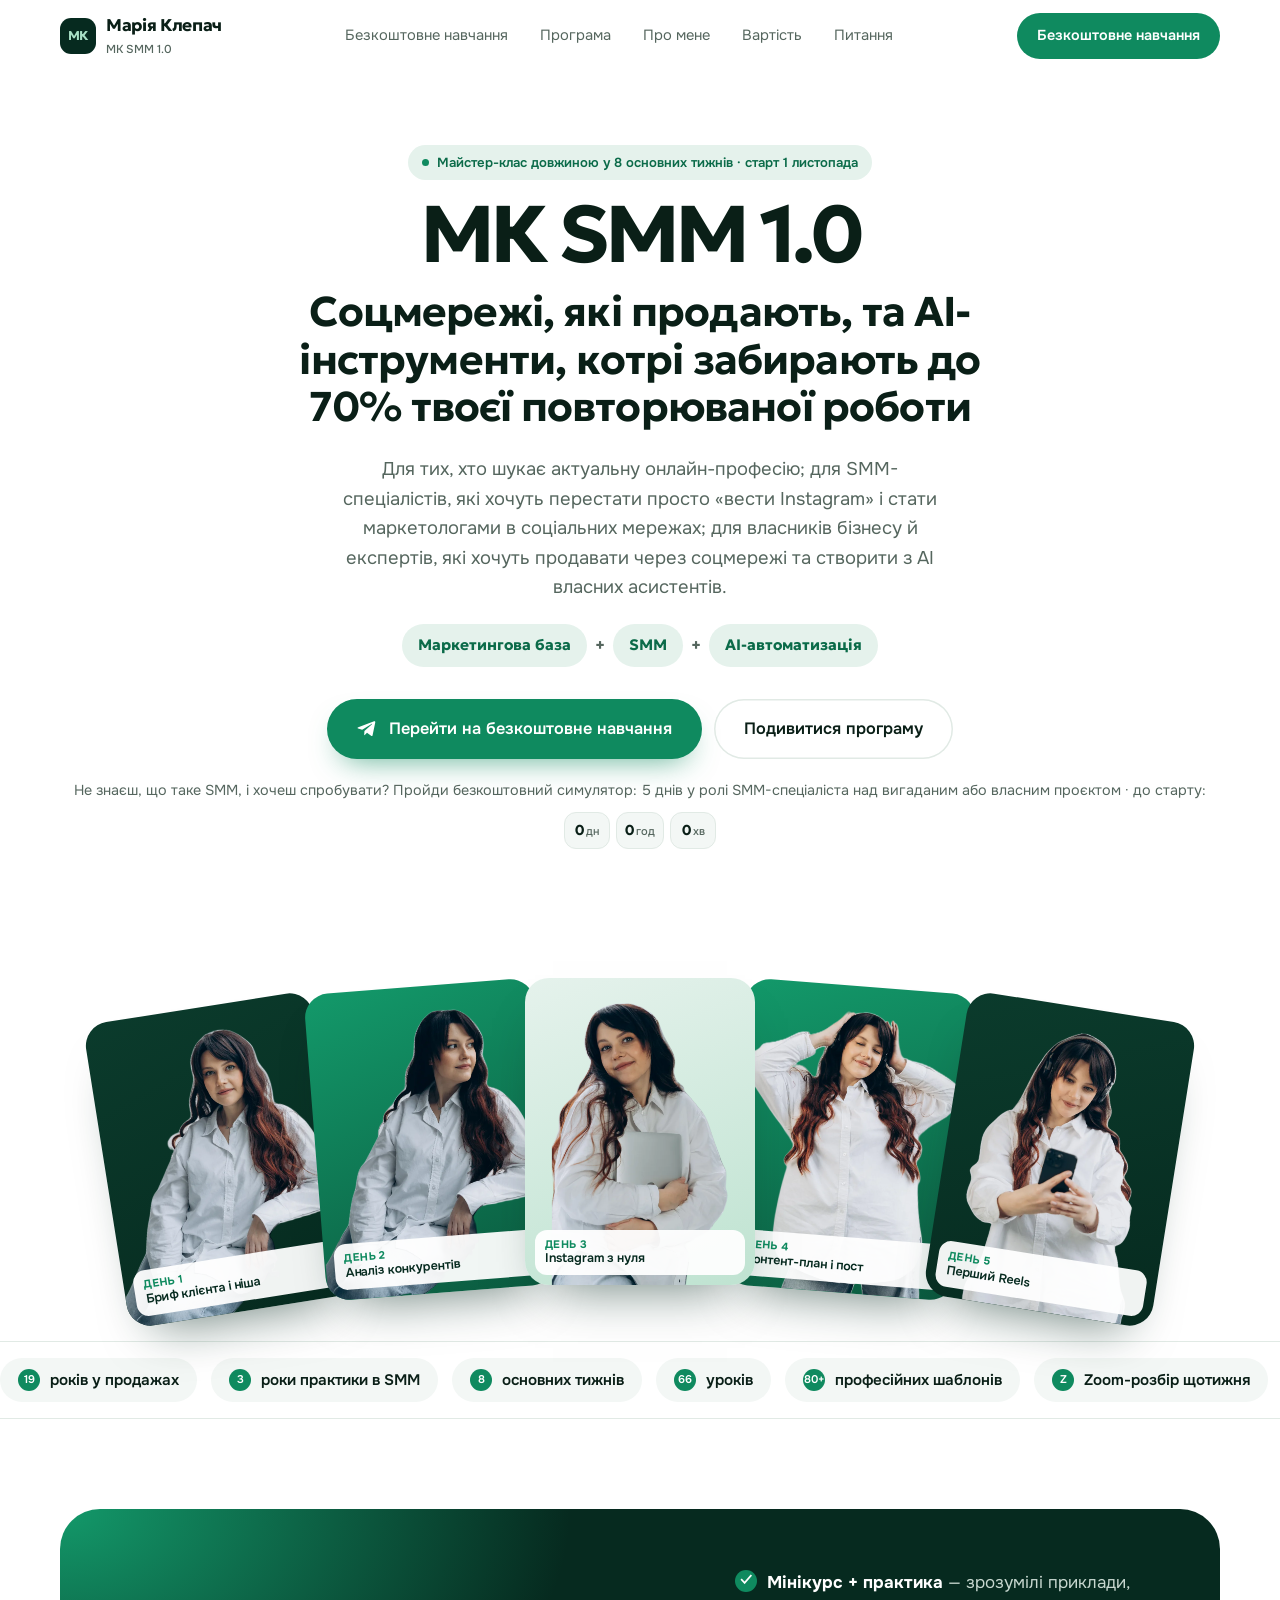
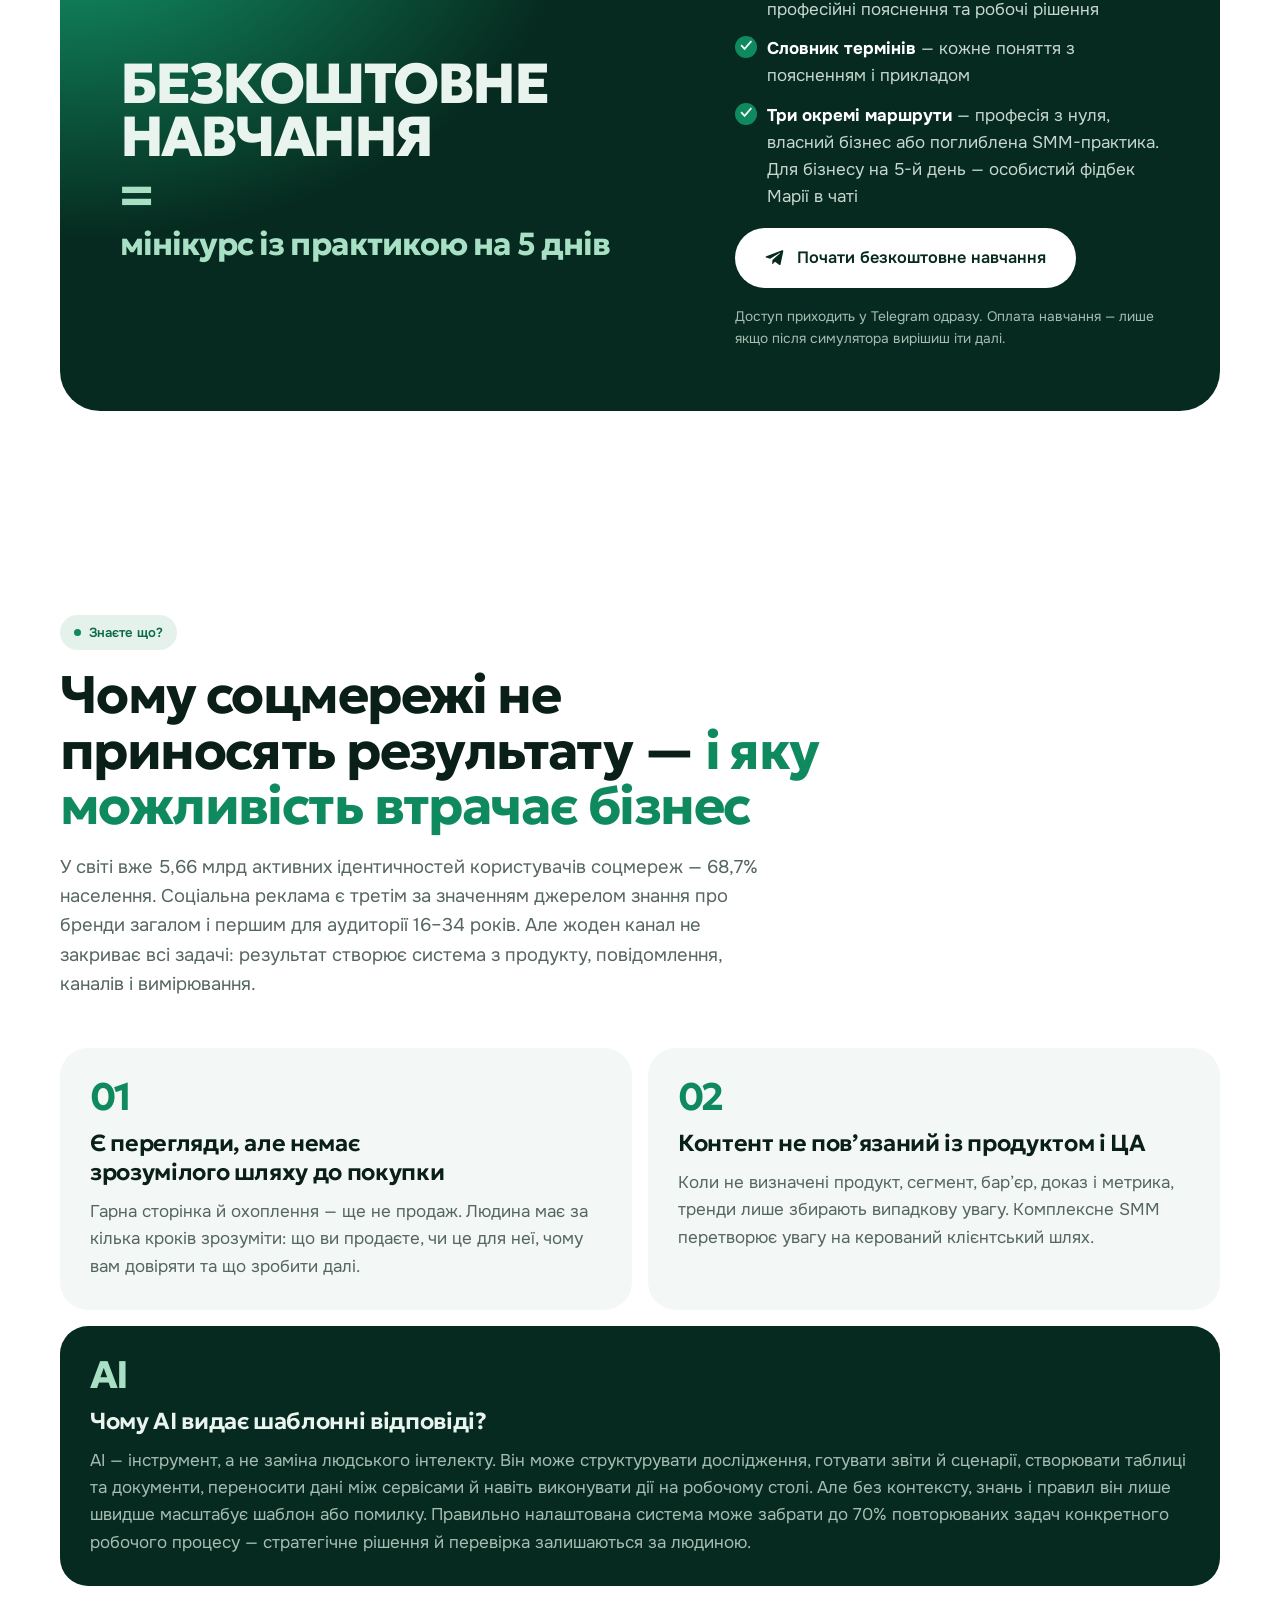
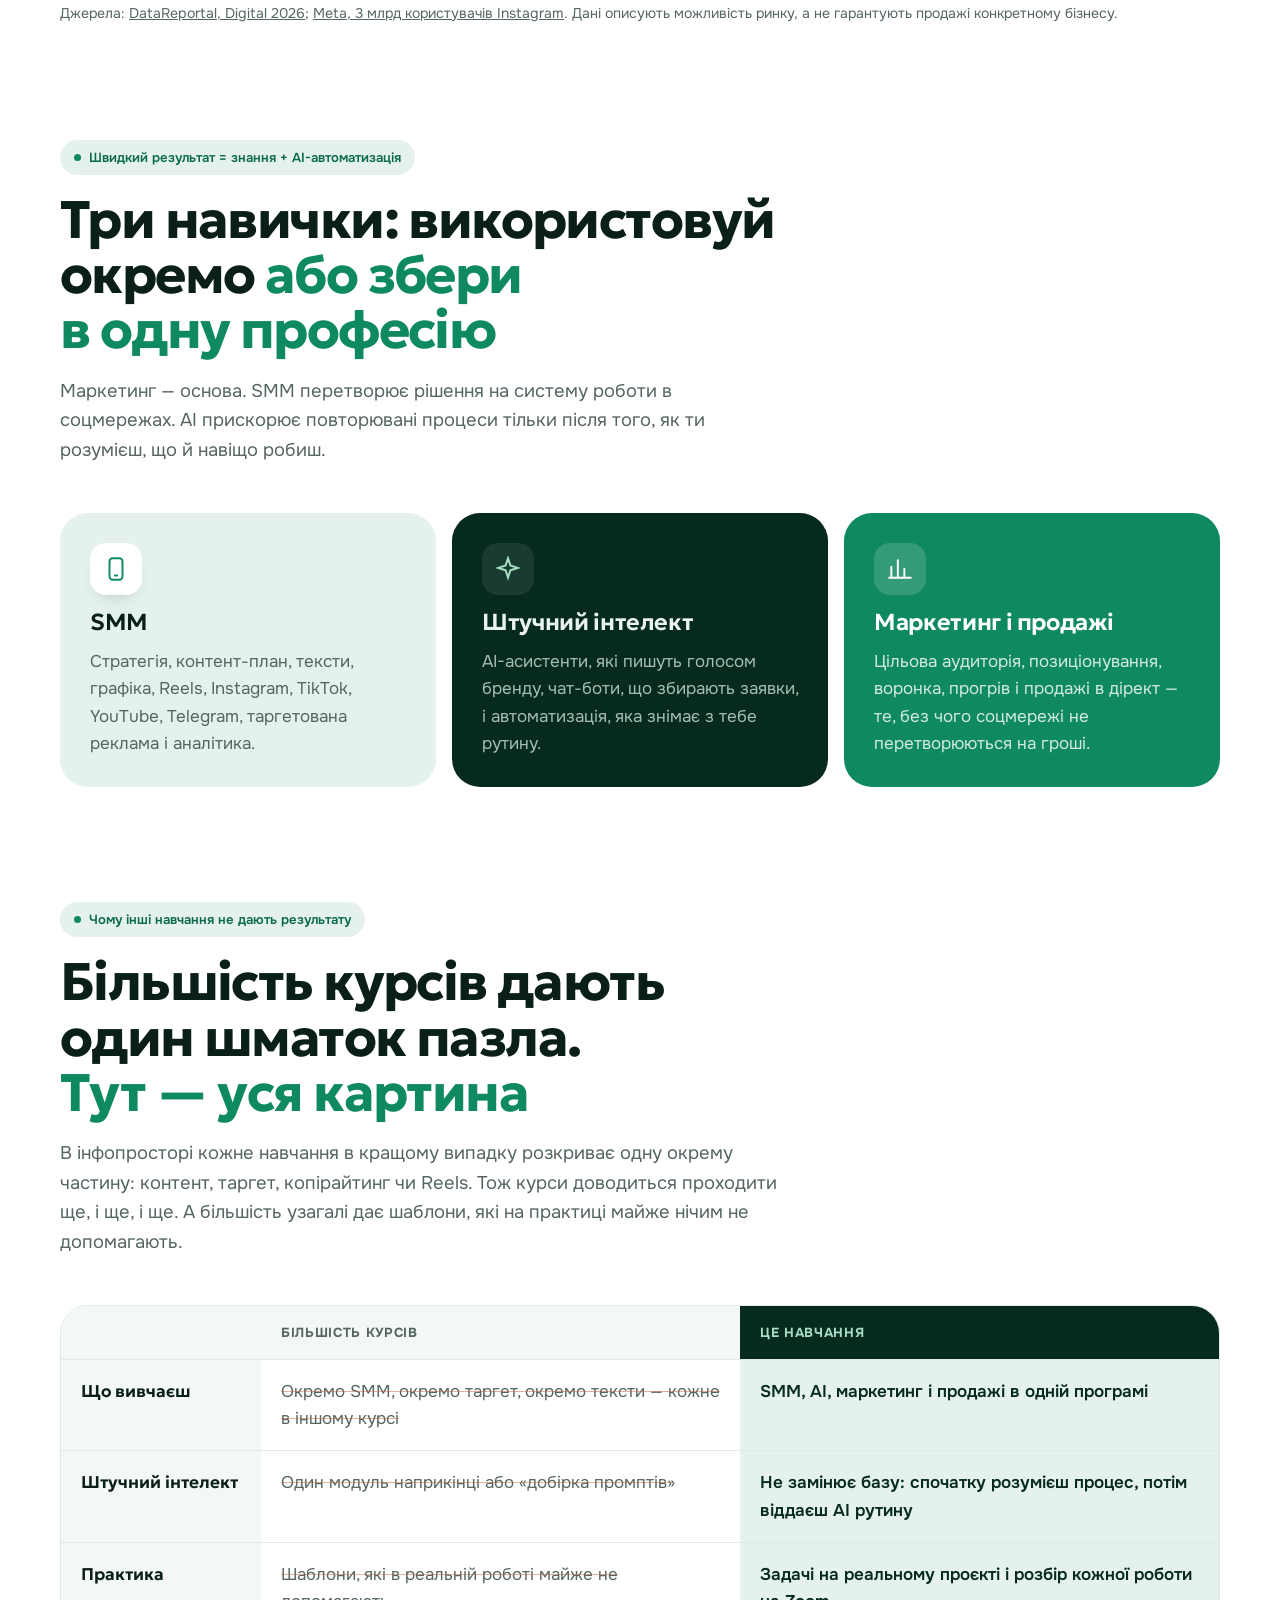
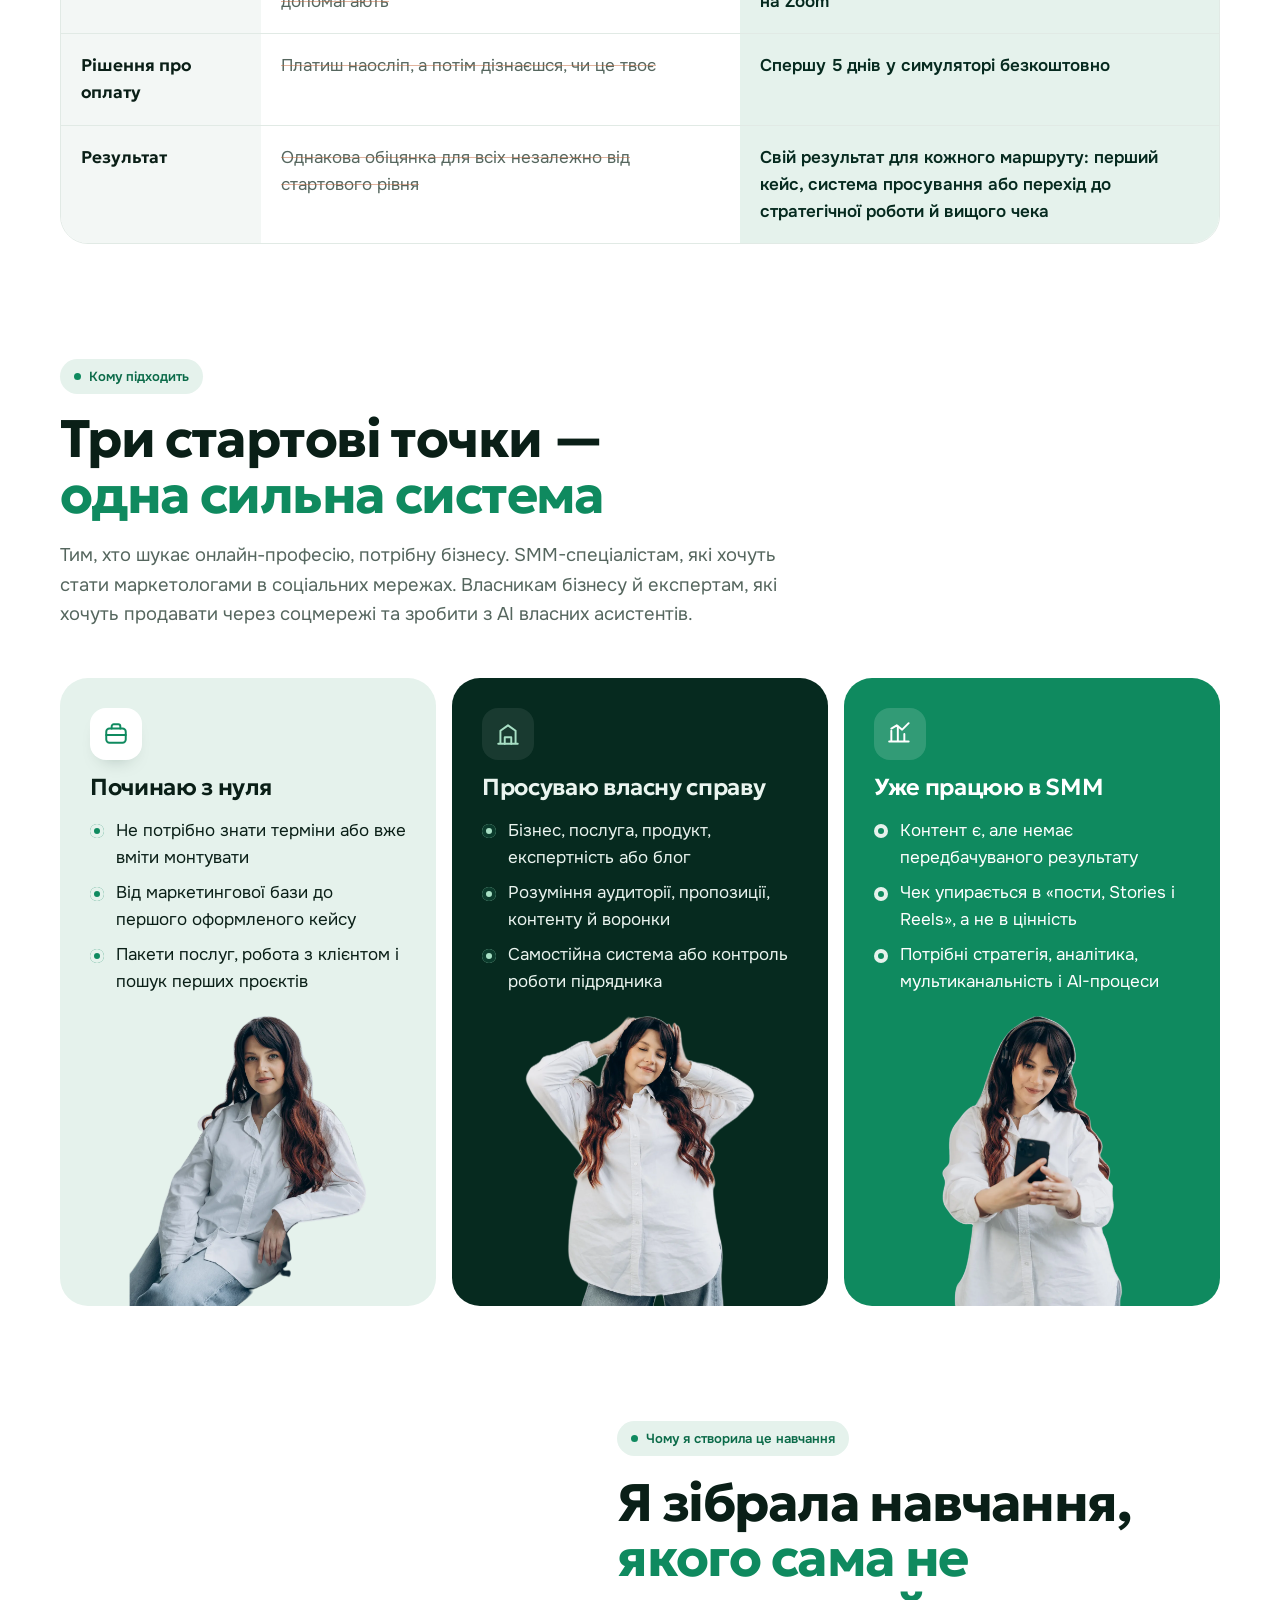
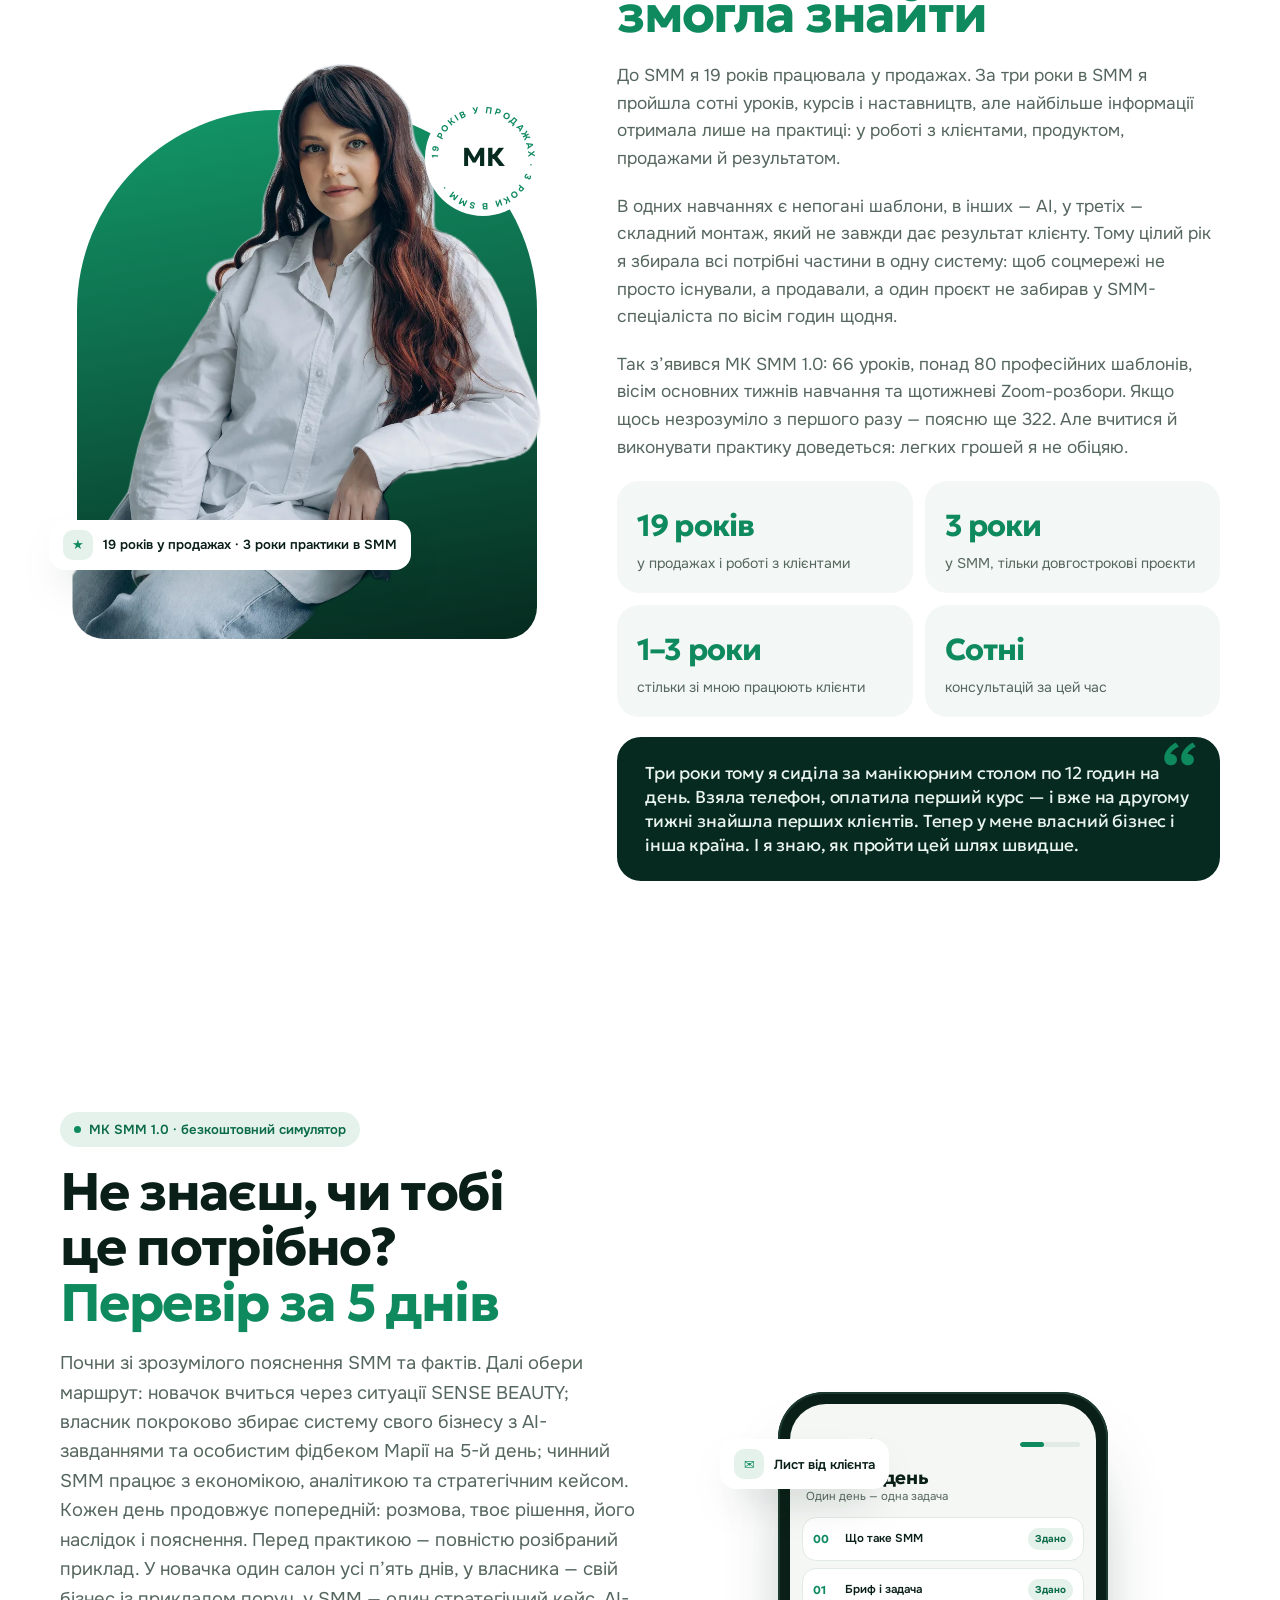
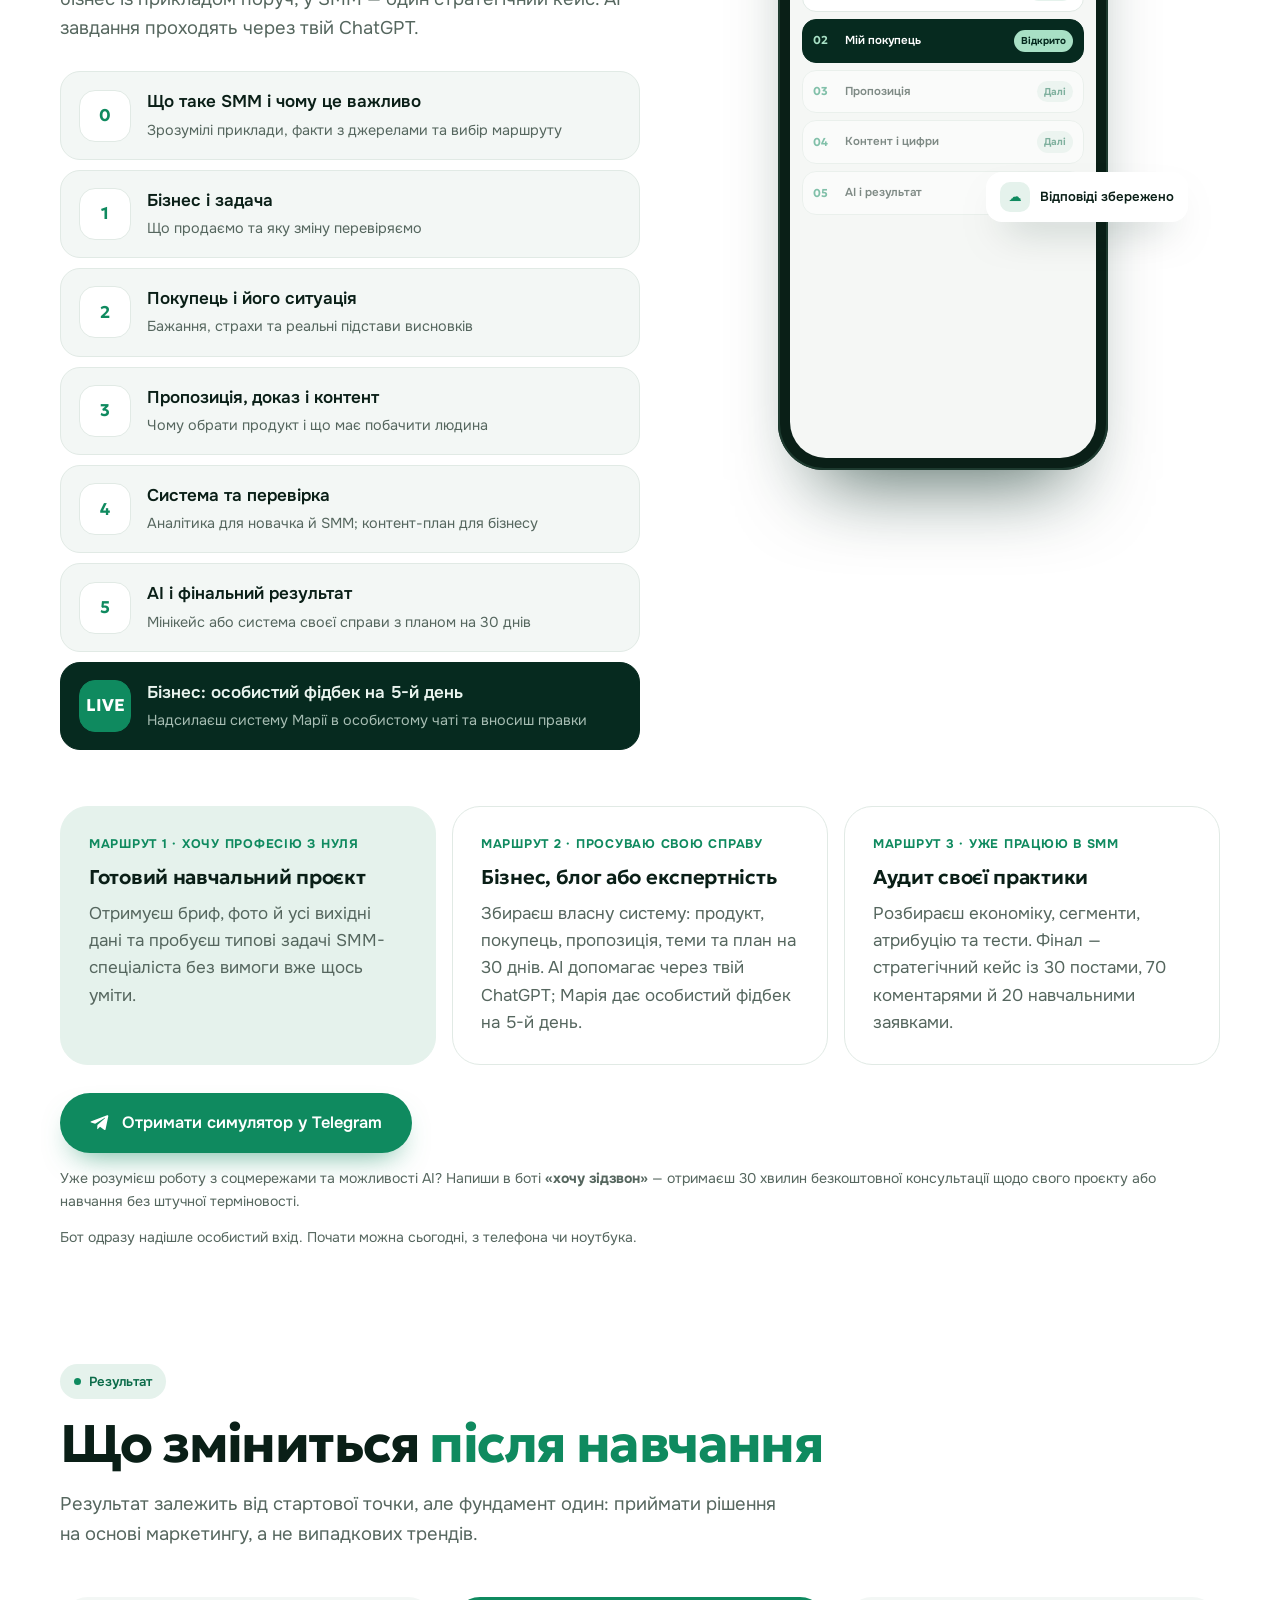
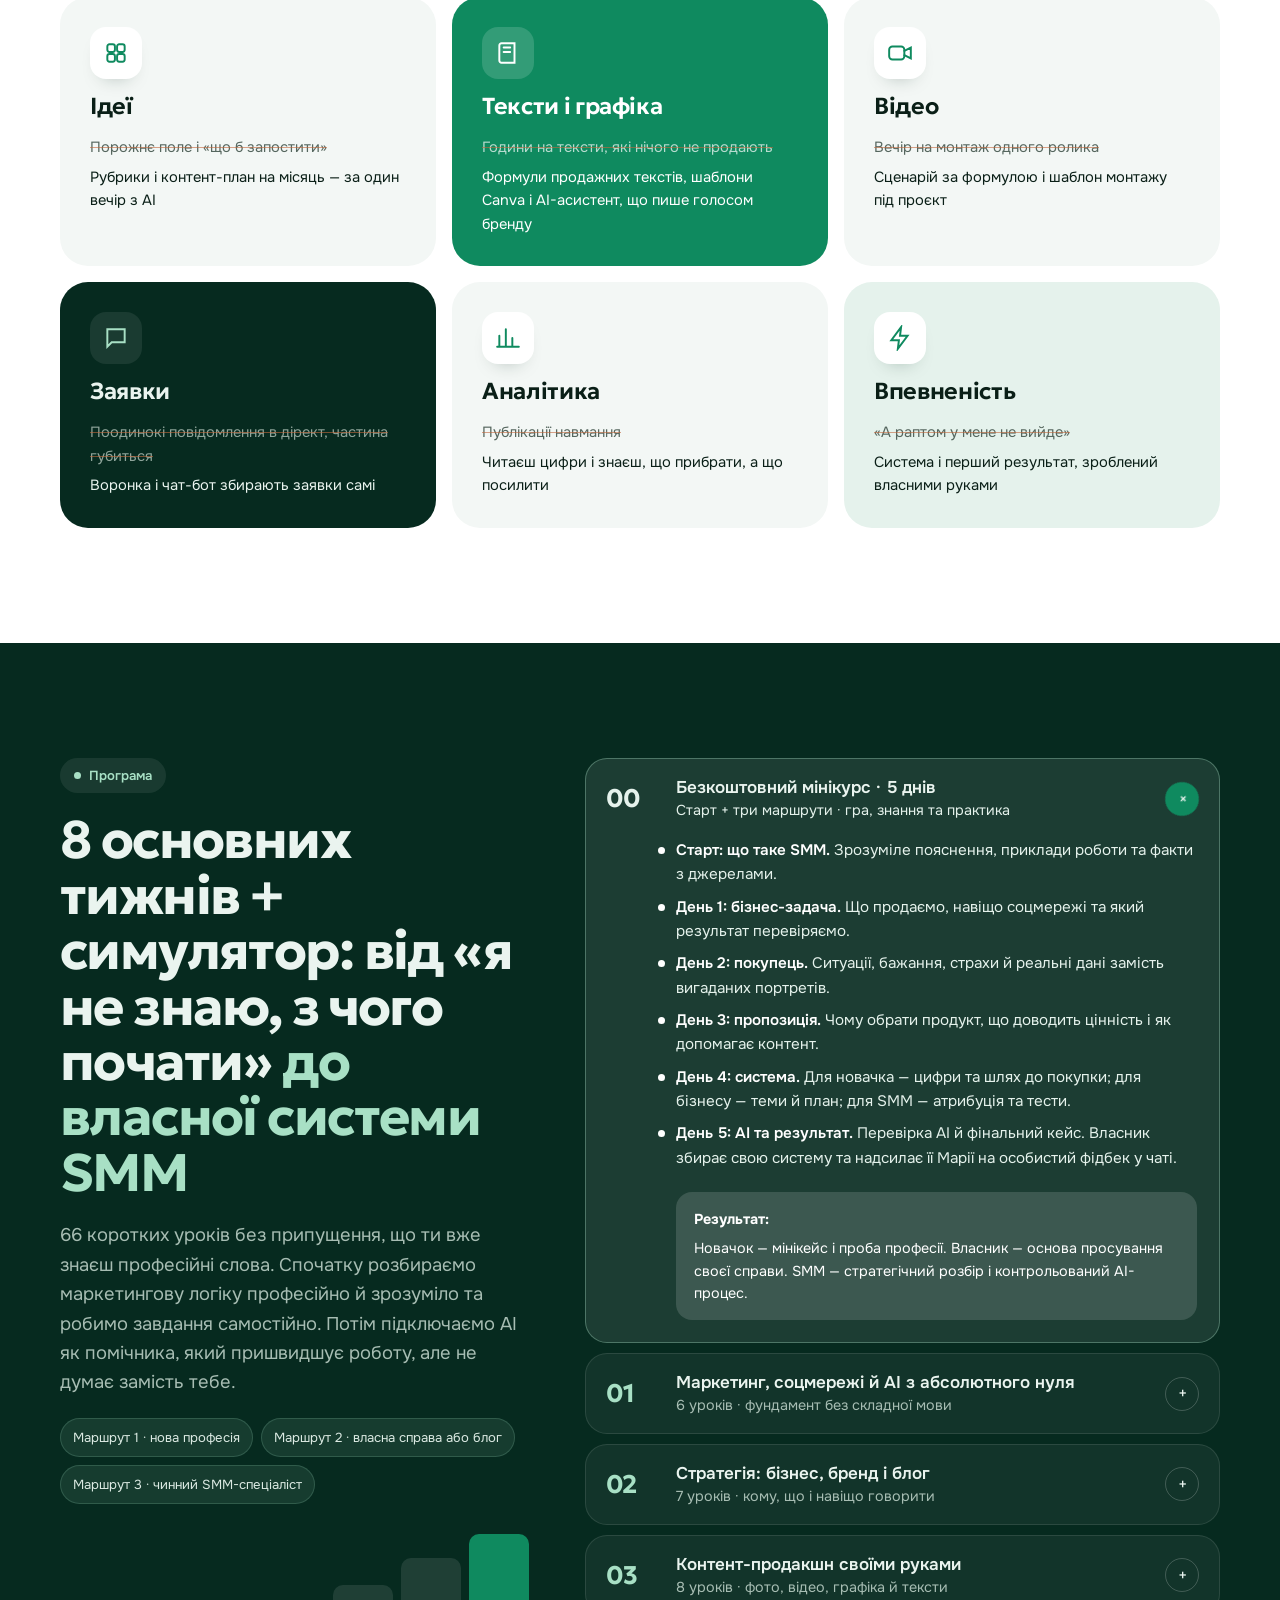
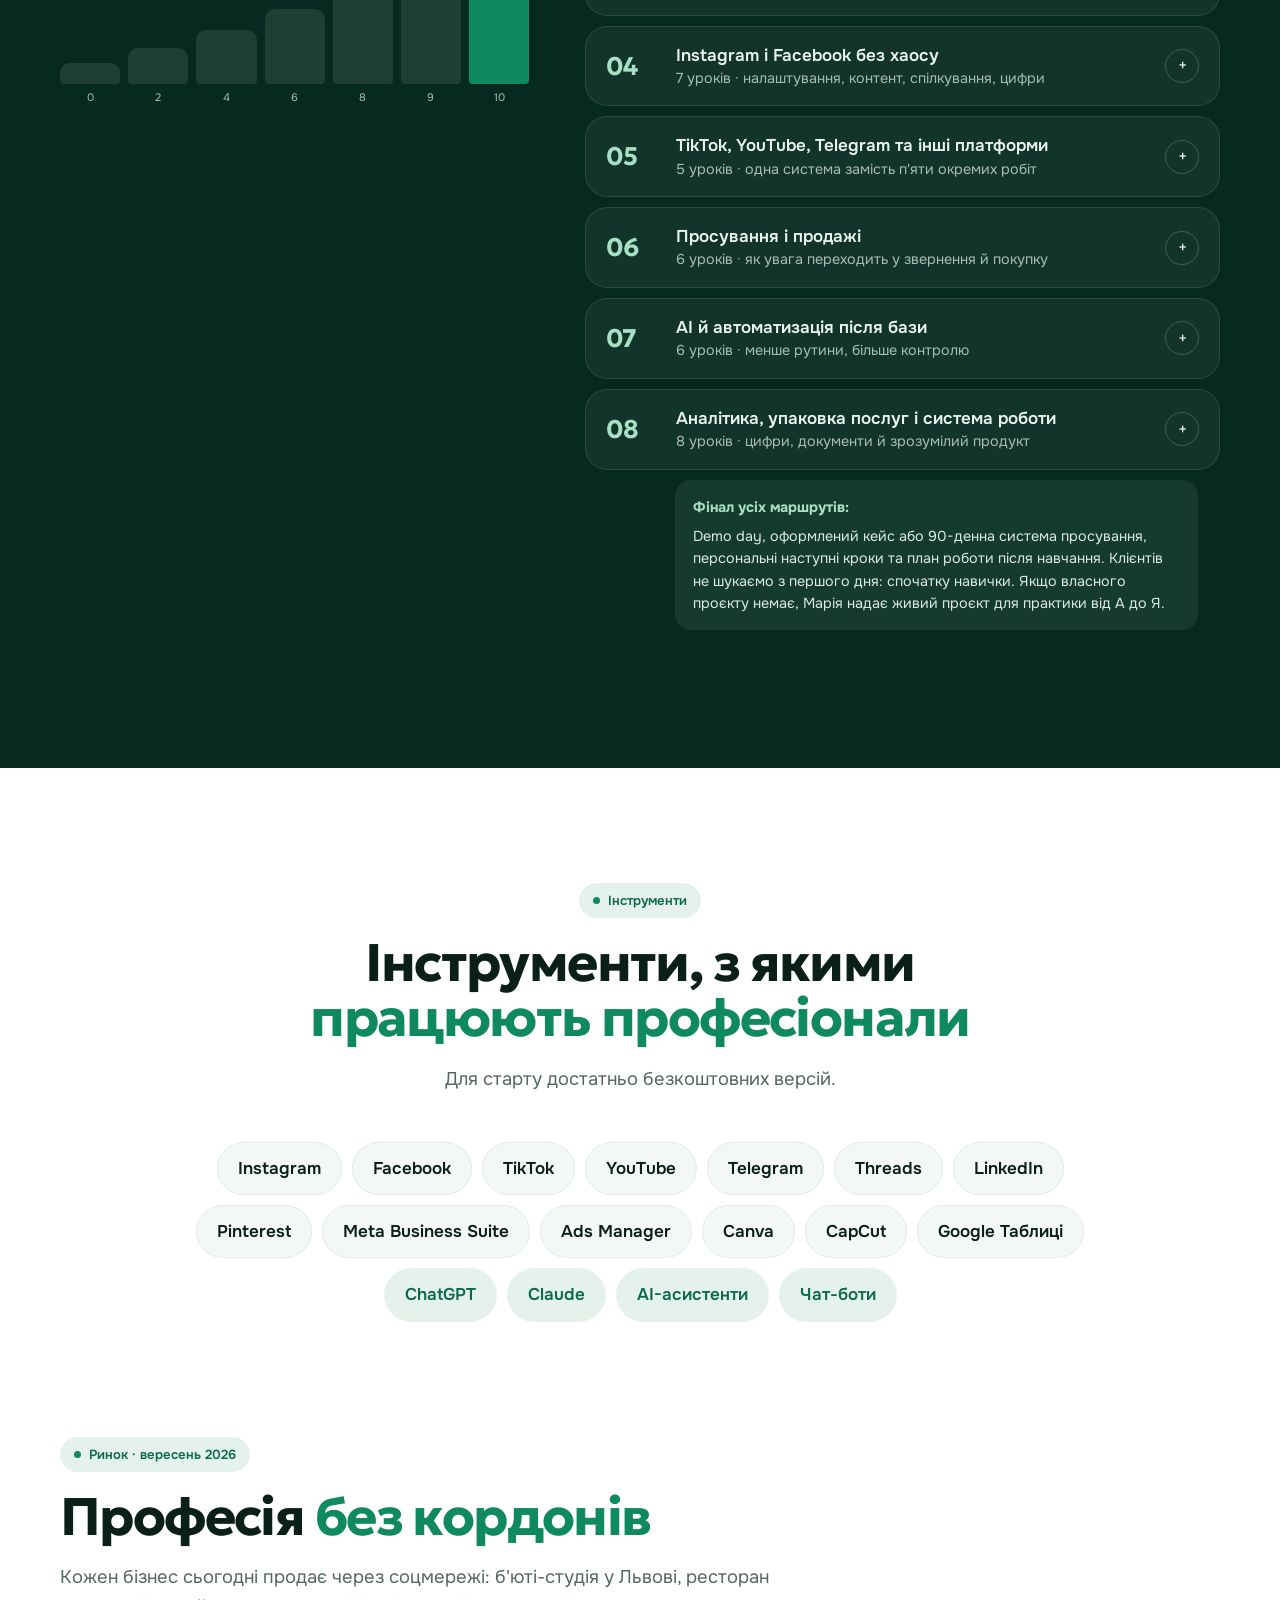
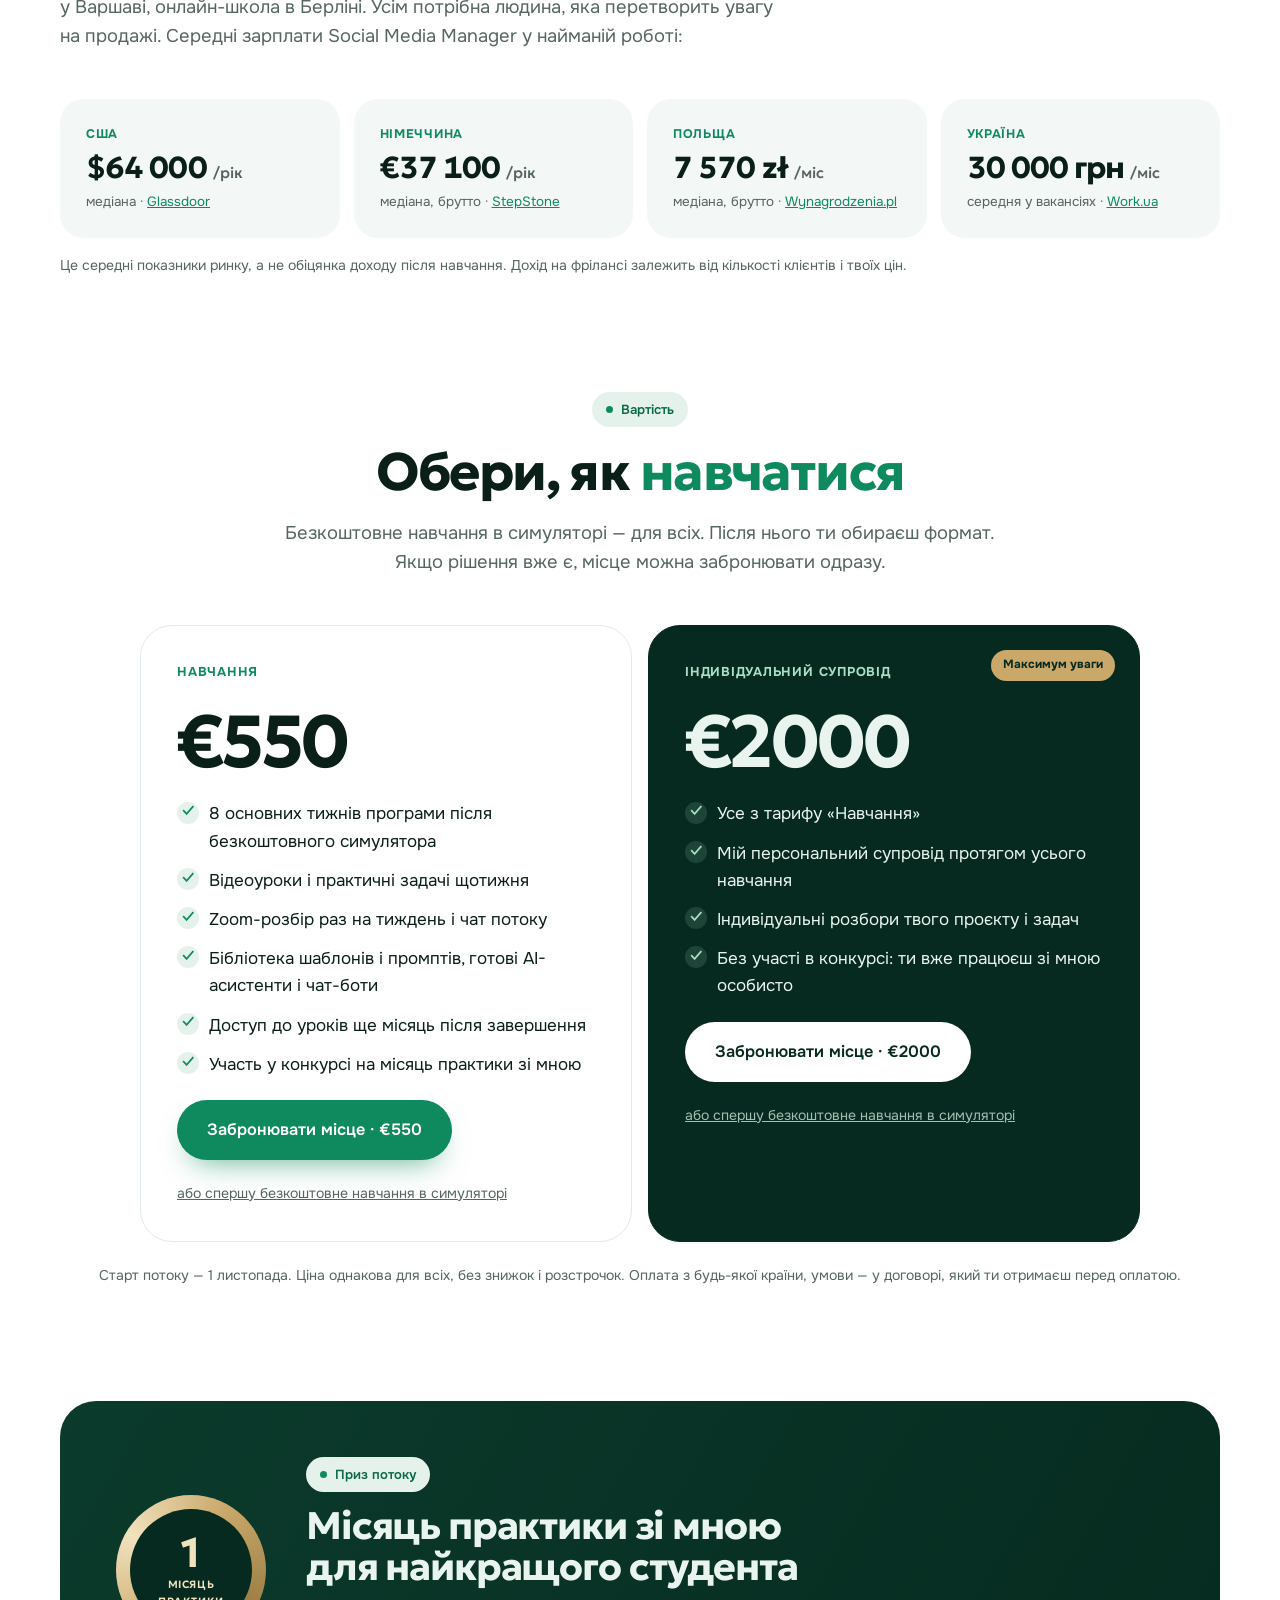
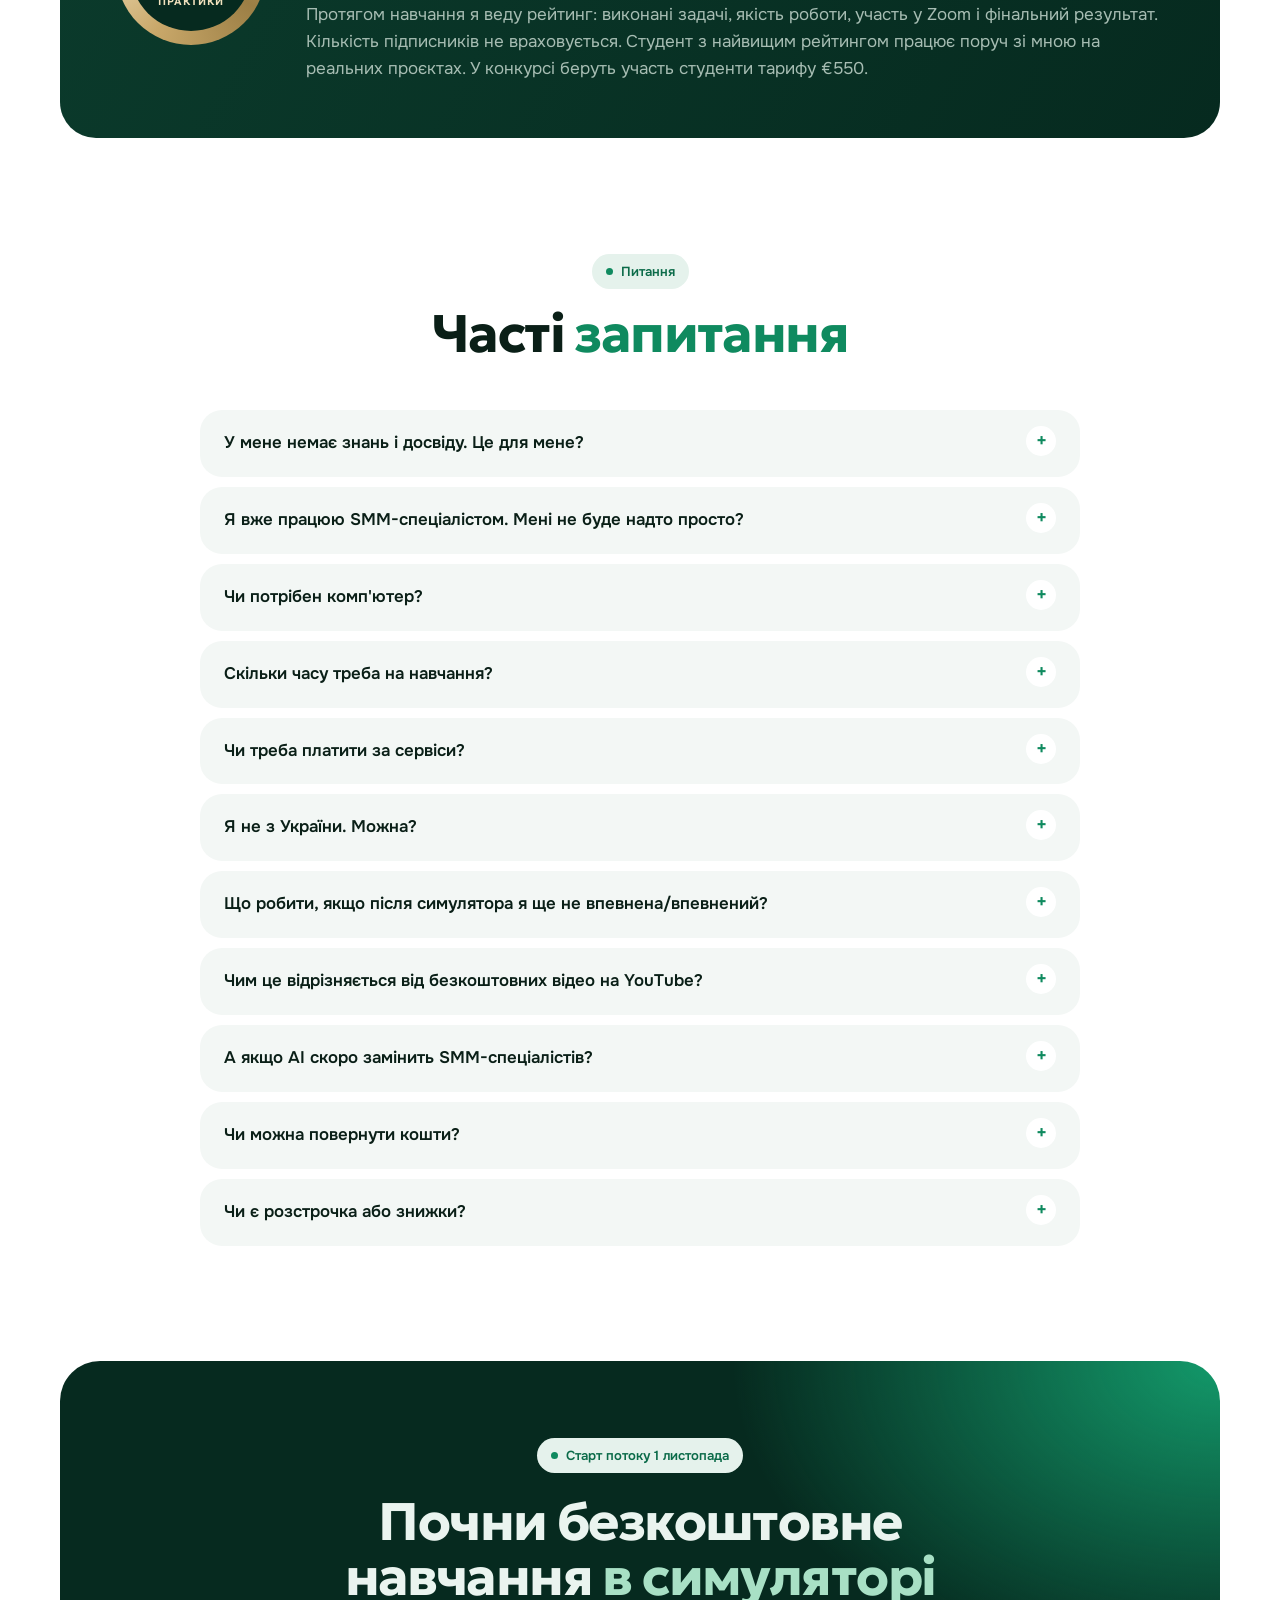
==== public/index.html @ dc711038 "Rebuild full site and prepare email OTP login" ====
<!doctype html>
<html lang="uk">
<head>
<meta charset="utf-8">
<meta name="viewport" content="width=device-width, initial-scale=1">
<title>МК SMM 1.0 — Марія Клепач</title>
<meta name="application-name" content="МК SMM 1.0">
<meta name="apple-mobile-web-app-title" content="МК SMM 1.0">
<meta name="description" content="МК SMM 1.0 — 66 уроків SMM, маркетингу та AI-автоматизації. Почни з безкоштовного п’ятиденного симулятора SMM-проєкту.">
<link rel="canonical" href="https://smm-ai-mariia-klepach.klepachmari.chatgpt.site/">
<meta property="og:type" content="website">
<meta property="og:site_name" content="МК SMM 1.0">
<meta property="og:title" content="МК SMM 1.0 — Марія Клепач">
<meta property="og:description" content="Соцмережі, які продають: маркетингова база, SMM і AI-автоматизація. Почни з безкоштовного п’ятиденного симулятора.">
<meta property="og:url" content="https://smm-ai-mariia-klepach.klepachmari.chatgpt.site/">
<meta property="og:image" content="https://smm-ai-mariia-klepach.klepachmari.chatgpt.site/og-cover.jpg">
<meta property="og:image:width" content="1200">
<meta property="og:image:height" content="630">
<meta property="og:image:alt" content="МК SMM 1.0 — соцмережі, які продають">
<meta name="twitter:card" content="summary_large_image">
<meta name="twitter:title" content="МК SMM 1.0 — Марія Клепач">
<meta name="twitter:description" content="Маркетингова база, SMM і AI-автоматизація плюс безкоштовний п’ятиденний симулятор.">
<meta name="twitter:image" content="https://smm-ai-mariia-klepach.klepachmari.chatgpt.site/og-cover.jpg">
<meta name="theme-color" content="#062A1F">
<link rel="preconnect" href="https://fonts.googleapis.com">
<link rel="preconnect" href="https://fonts.gstatic.com" crossorigin>
<link rel="stylesheet" href="https://fonts.googleapis.com/css2?family=Geologica:wght@400;500;600;700;800&family=Onest:wght@400;500;600;700&display=swap">
<style>
:root{
  color-scheme:light;
  --bg:#FFFFFF;
  --soft:#F3F7F5;
  --tint:#E5F2EC;
  --line:#E1EAE5;
  --text:#0A1F17;
  --muted:#55665E;
  --em:#0F8A5F;
  --em-2:#0B6B49;
  --deep:#062A1F;
  --deep-2:#0B3B2C;
  --pale:#A8E0C5;
  --gold:#C9A86A;
  --display:"Geologica","Onest",system-ui,sans-serif;
  --body:"Onest","Segoe UI",system-ui,-apple-system,sans-serif;
  --max:1200px;
  --r:28px;
}
*{box-sizing:border-box}
html{scroll-behavior:smooth;overflow-x:clip}
body{margin:0;background:var(--bg);color:var(--text);font-family:var(--body);font-size:17px;line-height:1.6;overflow-x:clip;-webkit-font-smoothing:antialiased}
@media (prefers-reduced-motion: reduce){html{scroll-behavior:auto}*,*::before,*::after{animation:none!important;transition:none!important}}
img{max-width:100%}
a{color:inherit}
p{margin:0}
h1,h2,h3{font-family:var(--display);margin:0;letter-spacing:-.03em;line-height:1.05;text-wrap:balance;font-weight:700}
h2{font-size:clamp(2rem,4.4vw,3.3rem)}
h3{font-size:1.25rem;letter-spacing:-.015em;line-height:1.25;font-weight:600}
.wrap{max-width:var(--max);margin-inline:auto;padding-inline:20px;position:relative}
section{position:relative;padding-block:clamp(72px,9vw,120px)}
.em{color:var(--em)}
.muted{color:var(--muted)}
.lead{font-size:1.15rem;color:var(--muted);max-width:60ch}
.small{font-size:.88rem;color:var(--muted)}
.head{display:grid;gap:18px;margin-bottom:48px;max-width:840px}
.head.c{margin-inline:auto;text-align:center;justify-items:center}
.tag{display:inline-flex;align-items:center;gap:8px;width:fit-content;padding:7px 14px;border-radius:999px;background:var(--tint);color:var(--em-2);font-size:.82rem;font-weight:600}
.tag::before{content:"";width:7px;height:7px;border-radius:50%;background:var(--em)}
.dark .tag{background:rgba(255,255,255,.08);color:var(--pale)}
.dark .tag::before{background:var(--pale)}
.btn{display:inline-flex;align-items:center;justify-content:center;gap:12px;padding:17px 30px;border-radius:999px;background:var(--em);color:#fff;font-weight:600;font-size:1.02rem;text-decoration:none;border:0;cursor:pointer;transition:transform .25s cubic-bezier(.2,.8,.2,1),background .2s,box-shadow .25s;box-shadow:0 14px 30px -14px rgba(15,138,95,.7)}
.btn:hover{background:var(--em-2);transform:translateY(-2px)}
.btn svg{width:20px;height:20px}
.btn.light{background:#fff;color:var(--deep);box-shadow:none}
.btn.light:hover{background:var(--tint)}
.btn.line{background:transparent;color:var(--text);box-shadow:inset 0 0 0 1.5px var(--line)}
.btn.line:hover{box-shadow:inset 0 0 0 1.5px var(--text);background:transparent}
a:focus-visible,button:focus-visible,summary:focus-visible{outline:3px solid var(--em);outline-offset:3px}
.dark{background:var(--deep);color:#EAF4EF}
.dark .muted,.dark .lead{color:#A7BDB3}

/* шапка */
.top{position:sticky;top:0;z-index:40;background:rgba(255,255,255,.86);backdrop-filter:blur(14px);-webkit-backdrop-filter:blur(14px);border-bottom:1px solid transparent;transition:border-color .3s}
.top.sc{border-color:var(--line)}
.top .wrap{display:flex;align-items:center;justify-content:space-between;gap:16px;height:72px}
.logo{display:flex;align-items:center;gap:10px;text-decoration:none;font-family:var(--display);font-weight:700;letter-spacing:-.02em;white-space:nowrap}
.logo b{width:36px;height:36px;border-radius:11px;background:var(--deep);color:var(--pale);display:grid;place-items:center;font-size:.8rem}
.logo small{display:block;font-family:var(--body);font-weight:500;font-size:.72rem;color:var(--muted);letter-spacing:0;margin-top:2px}
.nav{display:flex;gap:4px}
.nav a{text-decoration:none;padding:9px 14px;border-radius:999px;font-size:.92rem;color:var(--muted);transition:background .2s,color .2s}
.nav a:hover{background:var(--soft);color:var(--text)}
.top .btn{padding:11px 20px;font-size:.9rem;box-shadow:none}
@media (max-width:1000px){.nav{display:none}}
@media (max-width:460px){.logo small{display:none}.top .btn{padding:10px 14px;font-size:.84rem}}

/* HERO */
.hero{padding-block:clamp(40px,6vw,72px) 0;text-align:center;overflow:hidden}
.hero h1{font-size:clamp(2.2rem,5.6vw,4.5rem);font-weight:700;max-width:20ch;margin:18px auto 0;line-height:1.02}
.course-title{display:block;font-size:1.12em;line-height:.92;letter-spacing:-.055em;margin-bottom:16px}.course-promise{display:block;font-size:.58em;line-height:1.15;letter-spacing:-.02em;font-weight:650}
.rot{display:block;color:var(--em);min-height:2.1em}
@media (max-width:900px){.rot{min-height:2.1em}}
.rot .cur{display:inline-block;width:3px;height:.85em;background:var(--em);margin-left:4px;vertical-align:-.06em;animation:blink 1s steps(1) infinite}
@keyframes blink{50%{opacity:0}}
.hero .lead{margin:24px auto 0;max-width:620px}
.hero .cta{display:flex;flex-wrap:wrap;gap:12px;justify-content:center;margin-top:32px}
.when{display:inline-flex;flex-wrap:wrap;align-items:center;justify-content:center;gap:10px 14px;margin-top:20px;font-size:.9rem;color:var(--muted)}
.cd{display:inline-flex;gap:6px}
.cd span{min-width:46px;padding:6px 8px;border-radius:12px;background:var(--soft);border:1px solid var(--line);font-family:var(--display);font-weight:700;color:var(--text);font-variant-numeric:tabular-nums}
.cd span i{font-style:normal;font-family:var(--body);font-weight:500;font-size:.7rem;color:var(--muted);margin-left:2px}

/* віяло фото */
.fan{position:relative;display:flex;justify-content:center;align-items:flex-end;gap:0;margin:56px auto 0;max-width:1100px;height:clamp(250px,30vw,380px)}
.fc{position:relative;flex:none;width:clamp(150px,19vw,230px);aspect-ratio:3/4;border-radius:24px;overflow:hidden;background:linear-gradient(160deg,#13996A,#0B5A3F);box-shadow:0 30px 50px -28px rgba(6,42,31,.6);margin-inline:-10px;transform:translateY(var(--y,0)) rotate(var(--r,0));transition:transform .6s cubic-bezier(.2,.8,.2,1)}
.fc:nth-child(1){--r:-9deg;--y:28px;background:linear-gradient(160deg,#0B3B2C,#062A1F)}
.fc:nth-child(2){--r:-4.5deg;--y:8px}
.fc:nth-child(3){--r:0deg;--y:0;z-index:2;background:linear-gradient(160deg,#E5F2EC,#BFE3D1)}
.fc:nth-child(4){--r:4.5deg;--y:8px}
.fc:nth-child(5){--r:9deg;--y:28px;background:linear-gradient(160deg,#0B3B2C,#062A1F)}
.fc img{position:absolute;left:50%;bottom:0;height:92%;width:auto;max-width:none;transform:translateX(-50%)}
.fc b{position:absolute;left:10px;right:10px;bottom:10px;z-index:2;padding:8px 10px;border-radius:12px;background:rgba(255,255,255,.94);color:var(--deep);font-size:.78rem;font-weight:600;text-align:left;line-height:1.25}
.fc b small{display:block;color:var(--em);font-weight:700;font-size:.68rem;letter-spacing:.04em;text-transform:uppercase}
@media (hover:hover){.fc:hover{transform:translateY(-14px) rotate(0deg) scale(1.04);z-index:5}}
@media (prefers-reduced-motion: no-preference){.fan.pre .fc{transform:translateY(80px) rotate(0) scale(.9);opacity:0}.fan .fc{transition:transform .9s cubic-bezier(.2,.8,.2,1),opacity .6s}.fan .fc:nth-child(2){transition-delay:.08s}.fan .fc:nth-child(3){transition-delay:.16s}.fan .fc:nth-child(4){transition-delay:.24s}.fan .fc:nth-child(5){transition-delay:.32s}}
@media (max-width:700px){.fan{height:auto;overflow-x:auto;justify-content:flex-start;padding:20px 20px 34px;margin-inline:-20px;scroll-snap-type:x mandatory;gap:12px;align-items:stretch}.fc{margin:0;width:62vw;scroll-snap-align:center;--r:0deg!important;--y:0!important}.fan::-webkit-scrollbar{display:none}}

/* стрічка фактів */
.trust{border-block:1px solid var(--line);overflow:hidden;margin-top:56px;background:#fff}
.trust .row{display:inline-flex;gap:14px;padding-block:16px;white-space:nowrap;animation:mq 40s linear infinite}
.trust span{display:inline-flex;align-items:center;gap:10px;padding:10px 18px;border-radius:999px;background:var(--soft);font-weight:600;font-size:.95rem}
.trust span i{width:22px;height:22px;border-radius:50%;background:var(--em);color:#fff;display:grid;place-items:center;font-style:normal;font-size:.7rem}
@keyframes mq{to{transform:translateX(-50%)}}

/* тиждень */
.week{display:grid;grid-template-columns:1.05fr .95fr;gap:56px;align-items:center}
@media (max-width:940px){.week{grid-template-columns:1fr}}
.week>*{min-width:0}
.days{display:grid;gap:10px;margin-top:8px}
.d{display:grid;grid-template-columns:52px 1fr;gap:16px;align-items:center;padding:16px 18px;border-radius:20px;background:var(--soft);border:1px solid var(--line);transition:transform .25s,background .25s}
.d:hover{transform:translateX(6px);background:var(--tint)}
.d em{font-style:normal;width:52px;height:52px;border-radius:16px;background:#fff;border:1px solid var(--line);display:grid;place-items:center;font-family:var(--display);font-weight:700;color:var(--em)}
.d b{display:block;font-weight:600}
.d span{font-size:.9rem;color:var(--muted)}
.d.z{background:var(--deep);border-color:var(--deep);color:#EAF4EF}
.d.z em{background:var(--em);border-color:var(--em);color:#fff}
.d.z span{color:#A7BDB3}
/* телефон */
.phone{position:relative;justify-self:center;width:min(100%,330px);aspect-ratio:9/18.5;border-radius:46px;background:#0A1F17;padding:12px;box-shadow:0 50px 80px -40px rgba(6,42,31,.7),inset 0 0 0 2px #1d3a2f}
@media (prefers-reduced-motion: no-preference){.phone{animation:fl 7s ease-in-out infinite}}
@keyframes fl{50%{transform:translateY(-12px) rotate(-1deg)}}
.screen{height:100%;border-radius:36px;overflow:hidden;background:#F5F7F5;display:flex;flex-direction:column;font-size:.72rem}
.scr-top{padding:30px 16px 10px;display:flex;justify-content:space-between;align-items:center;font-weight:700;font-family:var(--display);font-size:.8rem}
.scr-top i{width:60px;height:5px;border-radius:9px;background:var(--line);position:relative;overflow:hidden}
.scr-top i::after{content:"";position:absolute;inset:0 60% 0 0;background:var(--em);border-radius:9px}
.scr-h{padding:4px 16px 10px}
.scr-h b{display:block;font-family:var(--display);font-size:1.15rem;letter-spacing:-.02em;line-height:1.1}
.scr-h span{color:var(--muted)}
.scr-l{display:grid;gap:7px;padding:0 12px}
.scr-l div{display:flex;align-items:center;gap:10px;padding:10px;border-radius:14px;background:#fff;border:1px solid var(--line)}
.scr-l div em{font-style:normal;font-family:var(--display);font-weight:700;color:var(--em);width:22px}
.scr-l div b{flex:1;font-weight:600;line-height:1.2}
.scr-l div s{text-decoration:none;font-size:.62rem;padding:3px 7px;border-radius:999px;background:var(--tint);color:var(--em-2);font-weight:700}
.scr-l .on{background:var(--deep);border-color:var(--deep);color:#fff}
.scr-l .on em{color:var(--pale)}
.scr-l .on s{background:var(--pale);color:var(--deep)}
.scr-l .off{opacity:.5}
.chip{position:absolute;z-index:3;display:flex;align-items:center;gap:10px;padding:10px 14px;border-radius:16px;background:#fff;box-shadow:0 20px 40px -20px rgba(6,42,31,.5);font-size:.82rem;font-weight:600;white-space:nowrap}
.chip i{width:30px;height:30px;border-radius:10px;background:var(--tint);color:var(--em);display:grid;place-items:center;font-style:normal}
.chip.c1{left:-16%;top:7%}
.chip.c2{right:-14%;top:56%}
@media (prefers-reduced-motion: no-preference){.chip{animation:fl 6s ease-in-out infinite}.chip.c2{animation-delay:-3s}}
@media (max-width:520px){.chip.c1{left:-4%}.chip.c2{right:-4%}}
.tracks{display:grid;grid-template-columns:repeat(3,minmax(0,1fr));gap:16px;margin-top:56px}
@media (max-width:900px){.tracks{grid-template-columns:1fr}}
.tr{padding:28px;border-radius:var(--r);border:1px solid var(--line);display:grid;gap:10px;align-content:start}
.tr small{font-weight:700;font-size:.78rem;letter-spacing:.06em;text-transform:uppercase;color:var(--em)}
.tr.a{background:var(--tint);border-color:var(--tint)}

/* bento */
.bento{display:grid;grid-template-columns:repeat(6,1fr);gap:16px}
.b{position:relative;overflow:hidden;border-radius:var(--r);padding:30px;background:var(--soft);display:grid;gap:12px;align-content:start;transition:transform .35s cubic-bezier(.2,.8,.2,1),box-shadow .35s}
@media (hover:hover){.b:hover{transform:translateY(-6px);box-shadow:0 30px 50px -30px rgba(6,42,31,.4)}}
.b.w3{grid-column:span 3}.b.w2{grid-column:span 2}.b.w4{grid-column:span 4}
@media (max-width:900px){.bento{grid-template-columns:1fr 1fr}.b.w3,.b.w2,.b.w4{grid-column:span 1}.b.full{grid-column:1/-1}}
@media (max-width:600px){.bento{grid-template-columns:1fr}}
.b.dk{background:var(--deep);color:#EAF4EF}.b.dk .muted{color:#A7BDB3}
.b.em2{background:var(--em);color:#fff}.b.em2 .muted{color:rgba(255,255,255,.82)}
.b.tn{background:var(--tint)}
.b h3{font-size:1.45rem}
.ic{width:52px;height:52px;border-radius:16px;background:#fff;color:var(--em);display:grid;place-items:center;box-shadow:0 10px 20px -14px rgba(6,42,31,.4)}
.ic svg{width:26px;height:26px}
.b.dk .ic{background:rgba(255,255,255,.08);color:var(--pale);box-shadow:none}
.b.em2 .ic{background:rgba(255,255,255,.15);color:#fff;box-shadow:none}
.b ul{margin:4px 0 0;padding:0;list-style:none;display:grid;gap:8px}
.b li{position:relative;padding-left:26px}
.b li::before{content:"";position:absolute;left:0;top:.45em;width:14px;height:14px;border-radius:50%;background:var(--em);box-shadow:inset 0 0 0 4px var(--tint)}
.b.dk li::before{background:var(--pale);box-shadow:inset 0 0 0 4px var(--deep-2)}
.b .pic{position:absolute;left:50%;bottom:0;height:290px;width:auto;max-width:94%;object-fit:contain;transform:translateX(-50%);pointer-events:none}
.b.has-pic{min-height:540px;padding:30px 30px 310px}
.b.has-pic h3,.b.has-pic ul,.b.has-pic .ic{position:relative;z-index:2}
@media (max-width:1100px) and (min-width:601px){.b.has-pic{min-height:590px;padding-bottom:300px}.b .pic{height:285px}}
@media (max-width:600px){.b.has-pic{min-height:0;padding:30px 30px 270px}.b .pic{height:255px;max-width:100%}}
.ba{display:flex;flex-direction:column;gap:6px;margin-top:4px;font-size:.92rem}
.ba s{color:var(--muted);text-decoration-color:rgba(196,104,61,.6)}
.b.dk .ba s{color:#8FA59B}

/* про мене */
.me{display:grid;grid-template-columns:.9fr 1.1fr;gap:64px;align-items:center}
@media (max-width:940px){.me{grid-template-columns:1fr;gap:40px}}
.me>*{min-width:0}
.me-pic{position:relative;justify-self:center;width:min(100%,460px);aspect-ratio:4/5}
.me-pic .bg{position:absolute;inset:8% 0 0;border-radius:200px 200px 32px 32px;background:linear-gradient(170deg,#13996A,#062A1F)}
.me-pic img{position:absolute;left:50%;bottom:0;height:100%;width:auto;max-width:none;transform:translateX(-50%);border-radius:0 0 32px 32px}
.me-pic .seal{position:absolute;right:-6px;top:6%;width:120px;height:120px;z-index:3}
@media (prefers-reduced-motion: no-preference){.me-pic .seal .ring{transform-origin:60px 60px;animation:spin 18s linear infinite}}
@keyframes spin{to{transform:rotate(360deg)}}
.me-pic .chip{left:-6%;bottom:12%}
.me-t{display:grid;gap:20px}
.me-t p{font-size:1.08rem}
.nums{display:grid;grid-template-columns:repeat(2,1fr);gap:12px}
@media (max-width:560px){.nums{grid-template-columns:1fr}}
.nums div{padding:20px;border-radius:22px;background:var(--soft);display:grid;gap:4px}
.nums strong{font-family:var(--display);font-size:1.9rem;font-weight:700;letter-spacing:-.03em;color:var(--em)}
.nums span{font-size:.88rem;color:var(--muted);line-height:1.35}
.quote{padding:24px 28px;border-radius:24px;background:var(--deep);color:#EAF4EF;font-family:var(--display);font-size:1.2rem;line-height:1.4;letter-spacing:-.01em;position:relative}
.quote::before{content:"“";position:absolute;right:22px;top:-6px;font-size:5rem;color:var(--em);line-height:1}

/* програма */
.prog{display:grid;grid-template-columns:.85fr 1.15fr;gap:56px;align-items:start}
@media (max-width:940px){.prog{grid-template-columns:1fr}}
.prog>*{min-width:0}
.prog-side{position:sticky;top:110px;display:grid;gap:20px}
@media (max-width:940px){.prog-side{position:static}}
.pbars{display:flex;align-items:flex-end;gap:8px;height:150px;margin-top:10px}
.pbars i{flex:1;border-radius:10px 10px 4px 4px;background:rgba(255,255,255,.1);height:var(--h);position:relative;transition:height 1s cubic-bezier(.2,.8,.2,1)}
.pbars i:last-child{background:var(--em)}
.pbars i::after{content:attr(data-l);position:absolute;bottom:-22px;left:0;right:0;text-align:center;font-size:.68rem;color:#A7BDB3;font-style:normal}
.pbars.pre i{height:6px}
.acc{display:grid;gap:10px}
.acc details{border-radius:22px;background:rgba(255,255,255,.05);border:1px solid rgba(255,255,255,.1);transition:background .25s,border-color .25s}
.acc details[open]{background:rgba(255,255,255,.09);border-color:rgba(168,224,197,.35)}
.acc summary{list-style:none;cursor:pointer;display:grid;grid-template-columns:56px 1fr 34px;gap:14px;align-items:center;padding:18px 20px}
.acc summary::-webkit-details-marker{display:none}
.acc .n{font-family:var(--display);font-weight:700;font-size:1.6rem;color:var(--pale);letter-spacing:-.03em}
.acc .t{font-weight:600;line-height:1.3}
.acc .t small{display:block;font-weight:400;color:#A7BDB3;font-size:.9rem;margin-top:2px}
.acc .p{width:34px;height:34px;border-radius:50%;border:1px solid rgba(255,255,255,.2);display:grid;place-items:center;transition:transform .3s,background .3s}
.acc details[open] .p{transform:rotate(45deg);background:var(--em);border-color:var(--em)}
.acc ul{margin:0;padding:0 22px 22px 90px;display:grid;gap:8px;list-style:none;color:#C7D7CF;font-size:.95rem}
.acc li{position:relative}
.acc li::before{content:"";position:absolute;left:-18px;top:.6em;width:7px;height:7px;border-radius:50%;background:var(--pale)}
.acc li b{color:#fff;font-weight:600}
.acc .free{background:var(--em);border-color:var(--em)}
.acc .free .n,.acc .free .t small{color:#E5F2EC}
.acc .free ul{color:#E5F2EC}
.acc .free li::before{background:#fff}
.acc .week-output{margin:0 22px 22px 90px;padding:16px 18px;border-radius:16px;background:rgba(168,224,197,.09);color:#DCEAE3;font-size:.9rem;line-height:1.55;display:grid;gap:7px}
.acc .week-output strong{color:var(--pale);font-weight:700}
.acc .week-output b{color:#fff;font-weight:600}
.acc .free .week-output{background:rgba(255,255,255,.14);color:#fff}
.acc .free .week-output strong{color:#fff}
.track-labels{display:flex;flex-wrap:wrap;gap:8px}
.track-labels span{padding:8px 12px;border-radius:999px;background:rgba(168,224,197,.1);border:1px solid rgba(168,224,197,.18);font-size:.82rem;color:#DCEAE3}
@media (max-width:560px){.acc summary{grid-template-columns:40px 1fr 30px}.acc ul{padding-left:64px}.acc .week-output{margin-left:64px}}

/* інструменти */
.tools{display:flex;flex-wrap:wrap;gap:10px;justify-content:center;max-width:900px;margin-inline:auto}
.tools span{padding:12px 20px;border-radius:999px;background:var(--soft);border:1px solid var(--line);font-weight:600;transition:transform .25s,background .25s,color .25s}
.tools span:hover{transform:translateY(-4px) rotate(-2deg);background:var(--deep);color:#fff}
.tools span.ai{background:var(--tint);color:var(--em-2);border-color:var(--tint)}

/* ринок */
.market{display:grid;grid-template-columns:repeat(4,1fr);gap:14px}
@media (max-width:900px){.market{grid-template-columns:1fr 1fr}}
@media (max-width:460px){.market{grid-template-columns:1fr}}
.mk{padding:26px;border-radius:24px;background:var(--soft);display:grid;gap:6px}
.mk .c{font-size:.78rem;font-weight:700;letter-spacing:.06em;text-transform:uppercase;color:var(--em)}
.mk .v{font-family:var(--display);font-weight:700;font-size:1.9rem;letter-spacing:-.03em;line-height:1.1;font-variant-numeric:tabular-nums}
.mk .v small{font-size:.5em;color:var(--muted);font-weight:500;letter-spacing:0}
.mk .s{font-size:.84rem;color:var(--muted)}
.mk .s a{color:var(--em)}

/* ціни */
.prices{display:grid;grid-template-columns:1fr 1fr;gap:16px;max-width:1000px;margin-inline:auto}
@media (max-width:820px){.prices{grid-template-columns:1fr}}
.pr{position:relative;padding:36px;border-radius:32px;border:1px solid var(--line);display:grid;gap:22px;align-content:start;background:#fff;transition:transform .35s cubic-bezier(.2,.8,.2,1),box-shadow .35s}
@media (hover:hover){.pr:hover{transform:translateY(-6px);box-shadow:0 40px 60px -40px rgba(6,42,31,.45)}}
.pr .k{font-size:.8rem;font-weight:700;letter-spacing:.06em;text-transform:uppercase;color:var(--em)}
.pr .amt{font-family:var(--display);font-weight:700;font-size:clamp(3.2rem,6vw,4.6rem);letter-spacing:-.05em;line-height:1}
.pr ul{margin:0;padding:0;list-style:none;display:grid;gap:12px}
.pr li{position:relative;padding-left:32px}
.pr li::before{content:"✓";position:absolute;left:0;top:.1em;width:22px;height:22px;border-radius:50%;background:var(--tint);color:var(--em);display:grid;place-items:center;font-size:.72rem;font-weight:800}
.pr .btn{justify-self:start}
.pr.dk{background:var(--deep);border-color:var(--deep);color:#EAF4EF}
.pr.dk .k{color:var(--pale)}
.pr.dk li::before{background:rgba(168,224,197,.15);color:var(--pale)}
.pr.dk .small{color:#A7BDB3}
.pr .hot{position:absolute;right:24px;top:24px;padding:6px 12px;border-radius:999px;background:var(--gold);color:var(--deep);font-size:.74rem;font-weight:700}
.note{margin-top:22px;text-align:center}

/* приз */
.prize{display:grid;grid-template-columns:auto 1fr;gap:40px;align-items:center;padding:clamp(28px,5vw,56px);border-radius:36px;background:linear-gradient(120deg,#0B3B2C,#062A1F);color:#EAF4EF;overflow:hidden;position:relative}
@media (max-width:700px){.prize{grid-template-columns:1fr}}
.medal{width:150px;height:150px;border-radius:50%;background:conic-gradient(from 210deg,var(--gold),#F1E2BE,var(--gold),#9C7F45,var(--gold));display:grid;place-items:center}
.medal div{width:122px;height:122px;border-radius:50%;background:var(--deep);display:grid;place-items:center;text-align:center;font-family:var(--display);line-height:1;color:#F1E2BE}
.medal big{display:block;font-size:2.6rem;font-weight:700}
.medal small{font-size:.66rem;font-weight:600;letter-spacing:.06em}
.prize .t{display:grid;gap:14px}
.prize .muted{color:#A7BDB3}

/* faq */
.faq{display:grid;gap:10px;max-width:880px;margin-inline:auto}
.faq details{border-radius:22px;background:var(--soft);padding:0 24px;transition:background .25s}
.faq details[open]{background:var(--tint)}
.faq summary{cursor:pointer;list-style:none;font-weight:600;font-size:1.05rem;padding:20px 44px 20px 0;position:relative}
.faq summary::-webkit-details-marker{display:none}
.faq summary::after{content:"+";position:absolute;right:0;top:16px;width:30px;height:30px;border-radius:50%;background:#fff;color:var(--em);display:grid;place-items:center;font-size:1.2rem;transition:transform .3s}
.faq details[open] summary::after{transform:rotate(45deg)}
.faq details p{padding:0 0 22px;color:var(--muted);max-width:70ch}

/* фінал */
.final{border-radius:40px;padding:clamp(32px,6vw,80px);background:radial-gradient(70% 90% at 100% 0%,#13996A 0%,transparent 60%),var(--deep);color:#EAF4EF;text-align:center;display:grid;gap:22px;justify-items:center;overflow:hidden;position:relative}
.final h2{max-width:18ch}
.final .lead{color:#C7D7CF;max-width:60ch}
.final .opts{display:flex;flex-wrap:wrap;gap:12px;justify-content:center}
.final .btn.line{color:#fff;box-shadow:inset 0 0 0 1.5px rgba(255,255,255,.35)}
.final .btn.line:hover{box-shadow:inset 0 0 0 1.5px #fff}
.final .ps{max-width:640px;padding-top:22px;border-top:1px solid rgba(255,255,255,.15);color:#C7D7CF;font-size:1rem}
.final .ps b{color:#fff}
.final .star{position:absolute;width:140px;left:-30px;bottom:-30px;color:rgba(168,224,197,.12)}
@media (prefers-reduced-motion: no-preference){.final .star{animation:spin 40s linear infinite}}
footer .wrap{display:flex;flex-wrap:wrap;gap:10px 24px;justify-content:space-between;padding-block:32px;font-size:.86rem;color:var(--muted)}


/* біль */
.pain{display:grid;grid-template-columns:1fr 1fr;gap:48px;align-items:center}
@media (max-width:900px){.pain{grid-template-columns:1fr;gap:28px}}
.pain>*{min-width:0}
.cloud{display:flex;flex-wrap:wrap;gap:10px}
.cloud span{padding:14px 20px;border-radius:999px;background:var(--soft);border:1px solid var(--line);font-weight:500;display:inline-flex;gap:10px;align-items:center;transition:transform .25s}
.cloud span::before{content:"✕";color:#C4683D;font-weight:800}
.cloud span:nth-child(odd){transform:rotate(-1.2deg)}
.cloud span.k{background:var(--deep);color:#EAF4EF;border-color:var(--deep)}
.cloud span:hover{transform:rotate(0) scale(1.03)}
.b p b{color:var(--em)}
.b.dk p b{color:var(--pale)}

.trio{display:flex;flex-wrap:wrap;gap:8px;justify-content:center;align-items:center;margin-top:22px}
.trio span{padding:9px 16px;border-radius:999px;background:var(--tint);color:var(--em-2);font-weight:700;font-family:var(--display);font-size:.95rem}
.trio i{font-style:normal;color:var(--muted);font-weight:700}
.num{font-family:var(--display);font-weight:700;font-size:2.4rem;line-height:1;color:var(--em);letter-spacing:-.04em}
.b.dk .num{color:var(--pale)}

/* смуга «безкоштовно» */
.fb{display:grid;grid-template-columns:1.15fr .85fr;gap:40px;align-items:center;padding:clamp(28px,5vw,60px);border-radius:40px;background:radial-gradient(80% 120% at 0% 0%,#13996A 0%,transparent 55%),var(--deep);color:#EAF4EF}
@media (max-width:900px){.fb{grid-template-columns:1fr;gap:28px}}
.fb>*{min-width:0}
.fb-l{display:grid;gap:6px}
.fb-k{font-family:var(--display);font-weight:800;font-size:clamp(2rem,4.4vw,3.7rem);overflow-wrap:anywhere;line-height:.95;letter-spacing:-.045em;text-transform:uppercase}
.fb-eq{font-family:var(--display);font-weight:800;font-size:clamp(2rem,4vw,3.4rem);color:var(--pale);line-height:1}
.fb-v{font-family:var(--display);font-weight:700;font-size:clamp(1.3rem,2.6vw,2rem);line-height:1.1;letter-spacing:-.03em;color:var(--pale)}
.fb-r{display:grid;gap:18px}
.fb-r ul{margin:0;padding:0;list-style:none;display:grid;gap:12px}
.fb-r li{position:relative;padding-left:32px;color:#C7D7CF}
.fb-r li b{color:#fff}
.fb-r li::before{content:"✓";position:absolute;left:0;top:.1em;width:22px;height:22px;border-radius:50%;background:var(--em);color:#fff;display:grid;place-items:center;font-size:.72rem;font-weight:800}
.fb-r .btn{justify-self:start}
.fb-s{font-size:.86rem;color:#A7BDB3}
/* порівняння */
.cmp{border-radius:28px;overflow:hidden;border:1px solid var(--line)}
.cmp-h,.cmp-r{display:grid;grid-template-columns:200px 1fr 1fr}
.cmp-h span{padding:16px 20px;font-weight:700;font-size:.82rem;letter-spacing:.05em;text-transform:uppercase;color:var(--muted);background:var(--soft)}
.cmp-h span:last-child{background:var(--deep);color:var(--pale)}
.cmp-r>*{padding:18px 20px;border-top:1px solid var(--line)}
.cmp-r b{font-family:var(--display);font-weight:600;background:var(--soft)}
.cmp-r span:nth-child(2){color:var(--muted);text-decoration:line-through;text-decoration-color:rgba(196,104,61,.5)}
.cmp-r span:nth-child(3){background:var(--tint);font-weight:600;color:var(--deep)}
@media (max-width:760px){.cmp-h{display:none}.cmp-r{grid-template-columns:1fr}.cmp-r>*{border-top:0}.cmp-r{border-top:1px solid var(--line)}.cmp-r span:nth-child(2)::before{content:"Більшість курсів: ";font-weight:700;text-decoration:none;display:inline}.cmp-r span:nth-child(3)::before{content:"Тут: ";color:var(--em)}}
/* поява */
@media (prefers-reduced-motion: no-preference){
  .rv{transition:opacity .8s cubic-bezier(.2,.7,.2,1),transform .8s cubic-bezier(.2,.7,.2,1)}
  .rv.pre{opacity:0;transform:translateY(32px)}
}
.sprog{position:fixed;left:0;top:0;right:0;height:3px;z-index:60;pointer-events:none}
.sprog i{display:block;height:100%;background:var(--em);transform-origin:0 50%;transform:scaleX(0)}
</style>
</head>
<body>
<div class="sprog" aria-hidden="true"><i id="sprog"></i></div>

<header class="top" id="top">
  <div class="wrap">
    <a class="logo" href="#"><b>МК</b><span>Марія Клепач<small>МК SMM 1.0</small></span></a>
    <nav class="nav" aria-label="Розділи">
      <a href="#week">Безкоштовне навчання</a>
      <a href="#program">Програма</a>
      <a href="#me">Про мене</a>
      <a href="#price">Вартість</a>
      <a href="#faq">Питання</a>
    </nav>
    <a class="btn" href="#start" data-bot="sim">Безкоштовне навчання</a>
  </div>
</header>

<main>
<!-- HERO -->
<section class="hero">
  <div class="wrap">
    <span class="tag">Майстер-клас довжиною у 8 основних тижнів · старт 1 листопада</span>
    <h1><span class="course-title">МК SMM 1.0</span><span class="course-promise">Соцмережі, які продають, та AI-інструменти, котрі забирають до 70% твоєї повторюваної роботи</span></h1>
    <p class="lead">Для тих, хто шукає актуальну онлайн-професію; для SMM-спеціалістів, які хочуть перестати просто «вести Instagram» і стати маркетологами в соціальних мережах; для власників бізнесу й експертів, які хочуть продавати через соцмережі та створити з AI власних асистентів.</p>
    <div class="trio"><span>Маркетингова база</span><i>+</i><span>SMM</span><i>+</i><span>AI-автоматизація</span></div>
    <div class="cta">
      <a class="btn" href="#start" data-bot="sim"><svg viewBox="0 0 24 24" fill="currentColor" aria-hidden="true"><path d="M21.9 4.3 18.7 19.4c-.2 1-.9 1.3-1.8.8l-4.9-3.6-2.4 2.3c-.3.3-.5.5-1 .5l.3-5 9.1-8.2c.4-.4-.1-.6-.6-.2L6.2 13 1.4 11.5c-1-.3-1-1 .2-1.5L20.5 2.8c.9-.3 1.6.2 1.4 1.5z"/></svg>Перейти на безкоштовне навчання</a>
      <a class="btn line" href="#program">Подивитися програму</a>
    </div>
    <div class="when">Не знаєш, що таке SMM, і хочеш спробувати? Пройди безкоштовний симулятор: 5 днів у ролі SMM-спеціаліста над вигаданим або власним проєктом · до старту: <span class="cd"><span id="cd_d">–<i>дн</i></span><span id="cd_h">–<i>год</i></span><span id="cd_m">–<i>хв</i></span></span></div>
  </div>
  <div class="wrap">
    <div class="fan pre" id="fan" aria-hidden="true">
      <div class="fc"><img src="img/portrait.webp" alt=""><b><small>День 1</small>Бриф клієнта і ніша</b></div>
      <div class="fc"><img src="img/window.webp" alt=""><b><small>День 2</small>Аналіз конкурентів</b></div>
      <div class="fc"><img src="img/hug.webp" alt=""><b><small>День 3</small>Instagram з нуля</b></div>
      <div class="fc"><img src="img/music.webp" alt=""><b><small>День 4</small>Контент-план і пост</b></div>
      <div class="fc"><img src="img/phone.webp" alt=""><b><small>День 5</small>Перший Reels</b></div>
    </div>
  </div>
  <div class="trust" aria-hidden="true"><div class="row">
    <span><i>19</i>років у продажах</span><span><i>3</i>роки практики в SMM</span><span><i>8</i>основних тижнів</span><span><i>66</i>уроків</span><span><i>80+</i>професійних шаблонів</span><span><i>Z</i>Zoom-розбір щотижня</span>
    <span><i>19</i>років у продажах</span><span><i>3</i>роки практики в SMM</span><span><i>8</i>основних тижнів</span><span><i>66</i>уроків</span><span><i>80+</i>професійних шаблонів</span><span><i>Z</i>Zoom-розбір щотижня</span>
  </div></div>
</section>

<!-- БЕЗКОШТОВНО -->
<section class="free-band" style="padding-block:clamp(56px,7vw,96px)">
  <div class="wrap">
    <div class="fb rv">
      <div class="fb-l"><span class="fb-k">Безкоштовне навчання</span><span class="fb-eq">=</span><span class="fb-v">мінікурс із практикою на 5 днів</span></div>
      <div class="fb-r">
        <ul>
          <li><b>Мінікурс + практика</b> — зрозумілі приклади, професійні пояснення та робочі рішення</li>
          <li><b>Словник термінів</b> — кожне поняття з поясненням і прикладом</li>
          <li><b>Три окремі маршрути</b> — професія з нуля, власний бізнес або поглиблена SMM-практика. Для бізнесу на 5-й день — особистий фідбек Марії в чаті</li>
        </ul>
        <a class="btn light" href="#start" data-bot="sim"><svg viewBox="0 0 24 24" fill="currentColor" aria-hidden="true"><path d="M21.9 4.3 18.7 19.4c-.2 1-.9 1.3-1.8.8l-4.9-3.6-2.4 2.3c-.3.3-.5.5-1 .5l.3-5 9.1-8.2c.4-.4-.1-.6-.6-.2L6.2 13 1.4 11.5c-1-.3-1-1 .2-1.5L20.5 2.8c.9-.3 1.6.2 1.4 1.5z"/></svg>Почати безкоштовне навчання</a>
        <span class="fb-s">Доступ приходить у Telegram одразу. Оплата навчання — лише якщо після симулятора вирішиш іти далі.</span>
      </div>
    </div>
  </div>
</section>

<!-- ЧОМУ НЕ ПРАЦЮЄ -->
<section style="padding-bottom:0">
  <div class="wrap">
    <div class="head rv"><span class="tag">Знаєте що?</span><h2>Чому соцмережі не приносять результату — <span class="em">і яку можливість втрачає бізнес</span></h2><p class="lead">У світі вже 5,66 млрд активних ідентичностей користувачів соцмереж — 68,7% населення. Соціальна реклама є третім за значенням джерелом знання про бренди загалом і першим для аудиторії 16–34 років. Але жоден канал не закриває всі задачі: результат створює система з продукту, повідомлення, каналів і вимірювання.</p></div>
    <div class="bento">
      <article class="b w3 rv"><span class="num">01</span><h3>Є перегляди, але немає зрозумілого шляху до покупки</h3><p class="muted">Гарна сторінка й охоплення — ще не продаж. Людина має за кілька кроків зрозуміти: що ви продаєте, чи це для неї, чому вам довіряти та що зробити далі.</p></article>
      <article class="b w3 rv"><span class="num">02</span><h3>Контент не пов’язаний із продуктом і ЦА</h3><p class="muted">Коли не визначені продукт, сегмент, бар’єр, доказ і метрика, тренди лише збирають випадкову увагу. Комплексне SMM перетворює увагу на керований клієнтський шлях.</p></article>
      <article class="b full dk rv" style="grid-column:1/-1"><span class="num">AI</span><h3>Чому AI видає шаблонні відповіді?</h3><p class="muted">AI — інструмент, а не заміна людського інтелекту. Він може структурувати дослідження, готувати звіти й сценарії, створювати таблиці та документи, переносити дані між сервісами й навіть виконувати дії на робочому столі. Але без контексту, знань і правил він лише швидше масштабує шаблон або помилку. Правильно налаштована система може забрати до 70% повторюваних задач конкретного робочого процесу — стратегічне рішення й перевірка залишаються за людиною.</p></article>
    </div>
    <p class="small" style="margin-top:16px">Джерела: <a href="https://datareportal.com/reports/digital-2026-global-overview-report" target="_blank" rel="noopener">DataReportal, Digital 2026</a>; <a href="https://about.fb.com/news/2025/09/instagram-3-billion-monthly-active-users/" target="_blank" rel="noopener">Meta, 3 млрд користувачів Instagram</a>. Дані описують можливість ринку, а не гарантують продажі конкретному бізнесу.</p>
  </div>
</section>

<!-- ТРИ НАВИЧКИ -->
<section style="padding-bottom:0">
  <div class="wrap">
    <div class="head rv"><span class="tag">Швидкий результат = знання + AI-автоматизація</span><h2>Три навички: використовуй окремо <span class="em">або збери в одну професію</span></h2><p class="lead">Маркетинг — основа. SMM перетворює рішення на систему роботи в соцмережах. AI прискорює повторювані процеси тільки після того, як ти розумієш, що й навіщо робиш.</p></div>
    <div class="bento">
      <article class="b w2 tn rv"><div class="ic"><svg viewBox="0 0 24 24" fill="none" stroke="currentColor" stroke-width="1.8" stroke-linecap="round"><rect x="6" y="2" width="12" height="20" rx="3"/><path d="M11 18h2"/></svg></div><h3>SMM</h3><p class="muted">Стратегія, контент-план, тексти, графіка, Reels, Instagram, TikTok, YouTube, Telegram, таргетована реклама і аналітика.</p></article>
      <article class="b w2 dk rv"><div class="ic"><svg viewBox="0 0 24 24" fill="none" stroke="currentColor" stroke-width="1.8" stroke-linecap="round"><path d="M12 2l2.2 6.8L21 11l-6.8 2.2L12 20l-2.2-6.8L3 11l6.8-2.2z"/></svg></div><h3>Штучний інтелект</h3><p class="muted">AI-асистенти, які пишуть голосом бренду, чат-боти, що збирають заявки, і автоматизація, яка знімає з тебе рутину.</p></article>
      <article class="b w2 em2 rv"><div class="ic"><svg viewBox="0 0 24 24" fill="none" stroke="currentColor" stroke-width="1.8" stroke-linecap="round"><path d="M4 20V10M10 20V4M16 20v-8M22 20H2"/></svg></div><h3>Маркетинг і продажі</h3><p class="muted">Цільова аудиторія, позиціонування, воронка, прогрів і продажі в дірект — те, без чого соцмережі не перетворюються на гроші.</p></article>
    </div>
  </div>
</section>

<!-- ПОРІВНЯННЯ -->
<section style="padding-bottom:0">
  <div class="wrap">
    <div class="head rv"><span class="tag">Чому інші навчання не дають результату</span><h2>Більшість курсів дають один шматок пазла. <span class="em">Тут — уся картина</span></h2><p class="lead">В інфопросторі кожне навчання в кращому випадку розкриває одну окрему частину: контент, таргет, копірайтинг чи Reels. Тож курси доводиться проходити ще, і ще, і ще. А більшість узагалі дає шаблони, які на практиці майже нічим не допомагають.</p></div>
    <div class="cmp rv">
      <div class="cmp-h"><span></span><span>Більшість курсів</span><span>Це навчання</span></div>
      <div class="cmp-r"><b>Що вивчаєш</b><span>Окремо SMM, окремо таргет, окремо тексти — кожне в іншому курсі</span><span>SMM, AI, маркетинг і продажі в одній програмі</span></div>
      <div class="cmp-r"><b>Штучний інтелект</b><span>Один модуль наприкінці або «добірка промптів»</span><span>Не замінює базу: спочатку розумієш процес, потім віддаєш AI рутину</span></div>
      <div class="cmp-r"><b>Практика</b><span>Шаблони, які в реальній роботі майже не допомагають</span><span>Задачі на реальному проєкті і розбір кожної роботи на Zoom</span></div>
      <div class="cmp-r"><b>Рішення про оплату</b><span>Платиш наосліп, а потім дізнаєшся, чи це твоє</span><span>Спершу 5 днів у симуляторі безкоштовно</span></div>
      <div class="cmp-r"><b>Результат</b><span>Однакова обіцянка для всіх незалежно від стартового рівня</span><span>Свій результат для кожного маршруту: перший кейс, система просування або перехід до стратегічної роботи й вищого чека</span></div>
    </div>
  </div>
</section>

<!-- ДЛЯ КОГО -->
<section style="padding-top:clamp(72px,9vw,120px);padding-bottom:0">
  <div class="wrap">
    <div class="head rv"><span class="tag">Кому підходить</span><h2>Три стартові точки — <span class="em">одна сильна система</span></h2><p class="lead">Тим, хто шукає онлайн-професію, потрібну бізнесу. SMM-спеціалістам, які хочуть стати маркетологами в соціальних мережах. Власникам бізнесу й експертам, які хочуть продавати через соцмережі та зробити з AI власних асистентів.</p></div>
    <div class="bento">
      <article class="b w2 tn has-pic rv"><div class="ic"><svg viewBox="0 0 24 24" fill="none" stroke="currentColor" stroke-width="1.8" stroke-linecap="round" stroke-linejoin="round"><rect x="3" y="7" width="18" height="13" rx="3"/><path d="M8 7V5a2 2 0 0 1 2-2h4a2 2 0 0 1 2 2v2M3 13h18"/></svg></div><h3>Починаю з нуля</h3><ul><li>Не потрібно знати терміни або вже вміти монтувати</li><li>Від маркетингової бази до першого оформленого кейсу</li><li>Пакети послуг, робота з клієнтом і пошук перших проєктів</li></ul><img class="pic" src="img/portrait.webp" alt=""></article>
      <article class="b w2 dk has-pic rv"><div class="ic"><svg viewBox="0 0 24 24" fill="none" stroke="currentColor" stroke-width="1.8" stroke-linecap="round" stroke-linejoin="round"><path d="M3 21h18M5 21V9l7-5 7 5v12"/><path d="M9 21v-6h6v6"/></svg></div><h3>Просуваю власну справу</h3><ul><li>Бізнес, послуга, продукт, експертність або блог</li><li>Розуміння аудиторії, пропозиції, контенту й воронки</li><li>Самостійна система або контроль роботи підрядника</li></ul><img class="pic" src="img/music.webp" alt=""></article>
      <article class="b w2 em2 has-pic rv"><div class="ic"><svg viewBox="0 0 24 24" fill="none" stroke="currentColor" stroke-width="1.8" stroke-linecap="round" stroke-linejoin="round"><path d="M4 19V9m6 10V5m6 14v-7m4 7H2"/><path d="m4 7 5-3 5 4 6-6"/></svg></div><h3>Уже працюю в SMM</h3><ul><li>Контент є, але немає передбачуваного результату</li><li>Чек упирається в «пости, Stories і Reels», а не в цінність</li><li>Потрібні стратегія, аналітика, мультиканальність і AI-процеси</li></ul><img class="pic" src="img/phone.webp" alt=""></article>
    </div>
  </div>
</section>

<!-- ПРО МЕНЕ -->
<section id="me">
  <div class="wrap me">
    <div class="me-pic rv">
      <div class="bg"></div>
      <img src="img/portrait.webp" alt="Марія Клепач, авторка навчання">
      <svg class="seal" viewBox="0 0 120 120" aria-hidden="true"><defs><path id="sp" d="M60,60 m-45,0 a45,45 0 1,1 90,0 a45,45 0 1,1 -90,0"/></defs><circle cx="60" cy="60" r="58" fill="#fff"/><text class="ring" font-size="9" font-weight="700" letter-spacing="1.8" fill="#0F8A5F"><textPath href="#sp">19 РОКІВ У ПРОДАЖАХ · 3 РОКИ В SMM · </textPath></text><text x="60" y="68" text-anchor="middle" font-size="26" font-weight="700" fill="#062A1F" font-family="Geologica,sans-serif">МК</text></svg>
      <div class="chip"><i>★</i>19 років у продажах · 3 роки практики в SMM</div>
    </div>
    <div class="me-t rv">
      <span class="tag">Чому я створила це навчання</span>
      <h2>Я зібрала навчання, <span class="em">якого сама не змогла знайти</span></h2>
      <p class="muted">До SMM я 19 років працювала у продажах. За три роки в SMM я пройшла сотні уроків, курсів і наставництв, але найбільше інформації отримала лише на практиці: у роботі з клієнтами, продуктом, продажами й результатом.</p>
      <p class="muted">В одних навчаннях є непогані шаблони, в інших — AI, у третіх — складний монтаж, який не завжди дає результат клієнту. Тому цілий рік я збирала всі потрібні частини в одну систему: щоб соцмережі не просто існували, а продавали, а один проєкт не забирав у SMM-спеціаліста по вісім годин щодня.</p>
      <p class="muted">Так з’явився МК SMM 1.0: 66 уроків, понад 80 професійних шаблонів, вісім основних тижнів навчання та щотижневі Zoom-розбори. Якщо щось незрозуміло з першого разу — поясню ще 322. Але вчитися й виконувати практику доведеться: легких грошей я не обіцяю.</p>
      <div class="nums">
        <div><strong>19 років</strong><span>у продажах і роботі з клієнтами</span></div>
        <div><strong>3 роки</strong><span>у SMM, тільки довгострокові проєкти</span></div>
        <div><strong>1–3 роки</strong><span>стільки зі мною працюють клієнти</span></div>
        <div><strong>Сотні</strong><span>консультацій за цей час</span></div>
      </div>
      <p class="quote">Три роки тому я сиділа за манікюрним столом по 12 годин на день. Взяла телефон, оплатила перший курс — і вже на другому тижні знайшла перших клієнтів. Тепер у мене власний бізнес і інша країна. І я знаю, як пройти цей шлях швидше.</p>
    </div>
  </div>
</section>

<!-- БЕЗКОШТОВНИЙ ТИЖДЕНЬ -->
<section id="week">
  <div class="wrap">
    <div class="week">
      <div>
        <div class="head rv" style="margin-bottom:28px">
          <span class="tag">МК SMM 1.0 · безкоштовний симулятор</span>
          <h2>Не знаєш, чи тобі це потрібно? <span class="em">Перевір за 5 днів</span></h2>
          <p class="lead">Почни зі зрозумілого пояснення SMM та фактів. Далі обери маршрут: новачок вчиться через ситуації SENSE BEAUTY; власник покроково збирає систему свого бізнесу з AI-завданнями та особистим фідбеком Марії на 5-й день; чинний SMM працює з економікою, аналітикою та стратегічним кейсом. Кожен день продовжує попередній: розмова, твоє рішення, його наслідок і пояснення. Перед практикою — повністю розібраний приклад. У новачка один салон усі п’ять днів, у власника — свій бізнес із прикладом поруч, у SMM — один стратегічний кейс. AI-завдання проходять через твій ChatGPT.</p>
        </div>
        <div class="days rv">
          <div class="d"><em>0</em><div><b>Що таке SMM і чому це важливо</b><span>Зрозумілі приклади, факти з джерелами та вибір маршруту</span></div></div>
          <div class="d"><em>1</em><div><b>Бізнес і задача</b><span>Що продаємо та яку зміну перевіряємо</span></div></div>
          <div class="d"><em>2</em><div><b>Покупець і його ситуація</b><span>Бажання, страхи та реальні підстави висновків</span></div></div>
          <div class="d"><em>3</em><div><b>Пропозиція, доказ і контент</b><span>Чому обрати продукт і що має побачити людина</span></div></div>
          <div class="d"><em>4</em><div><b>Система та перевірка</b><span>Аналітика для новачка й SMM; контент-план для бізнесу</span></div></div>
          <div class="d"><em>5</em><div><b>AI і фінальний результат</b><span>Мінікейс або система своєї справи з планом на 30 днів</span></div></div>
          <div class="d z"><em>LIVE</em><div><b>Бізнес: особистий фідбек на 5-й день</b><span>Надсилаєш систему Марії в особистому чаті та вносиш правки</span></div></div>
        </div>
      </div>
      <div class="rv" style="position:relative;justify-self:center;width:min(100%,360px)">
        <div class="phone" aria-hidden="true"><div class="screen">
          <div class="scr-top"><span>Тиждень 0</span><i></i></div>
          <div class="scr-h"><b>Твій тиждень</b><span>Один день — одна задача</span></div>
          <div class="scr-l">
            <div><em>00</em><b>Що таке SMM</b><s>Здано</s></div>
            <div><em>01</em><b>Бриф і задача</b><s>Здано</s></div>
            <div class="on"><em>02</em><b>Мій покупець</b><s>Відкрито</s></div>
            <div class="off"><em>03</em><b>Пропозиція</b><s>Далі</s></div>
            <div class="off"><em>04</em><b>Контент і цифри</b><s>Далі</s></div>
            <div class="off"><em>05</em><b>AI і результат</b><s>Далі</s></div>
          </div>
        </div></div>
        <div class="chip c1"><i>✉</i>Лист від клієнта</div>
        <div class="chip c2"><i>☁</i>Відповіді збережено</div>
      </div>
    </div>
    <div class="tracks">
      <div class="tr a rv"><small>Маршрут 1 · Хочу професію з нуля</small><h3>Готовий навчальний проєкт</h3><p class="muted">Отримуєш бриф, фото й усі вихідні дані та пробуєш типові задачі SMM-спеціаліста без вимоги вже щось уміти.</p></div>
      <div class="tr rv"><small>Маршрут 2 · Просуваю свою справу</small><h3>Бізнес, блог або експертність</h3><p class="muted">Збираєш власну систему: продукт, покупець, пропозиція, теми та план на 30 днів. AI допомагає через твій ChatGPT; Марія дає особистий фідбек на 5-й день.</p></div>
      <div class="tr rv"><small>Маршрут 3 · Уже працюю в SMM</small><h3>Аудит своєї практики</h3><p class="muted">Розбираєш економіку, сегменти, атрибуцію та тести. Фінал — стратегічний кейс із 30 постами, 70 коментарями й 20 навчальними заявками.</p></div>
    </div>
    <div class="rv" style="display:flex;flex-wrap:wrap;gap:14px;align-items:center;margin-top:28px">
      <a class="btn" href="#start" data-bot="sim"><svg viewBox="0 0 24 24" fill="currentColor" aria-hidden="true"><path d="M21.9 4.3 18.7 19.4c-.2 1-.9 1.3-1.8.8l-4.9-3.6-2.4 2.3c-.3.3-.5.5-1 .5l.3-5 9.1-8.2c.4-.4-.1-.6-.6-.2L6.2 13 1.4 11.5c-1-.3-1-1 .2-1.5L20.5 2.8c.9-.3 1.6.2 1.4 1.5z"/></svg>Отримати симулятор у Telegram</a>
      <p class="small">Уже розумієш роботу з соцмережами та можливості AI? Напиши в боті <b>«хочу зідзвон»</b> — отримаєш 30 хвилин безкоштовної консультації щодо свого проєкту або навчання без штучної терміновості.</p>
      <span class="small">Бот одразу надішле особистий вхід. Почати можна сьогодні, з телефона чи ноутбука.</span>
    </div>
  </div>
</section>

<!-- ЩО ВМІТИМЕШ -->
<section style="padding-top:0">
  <div class="wrap">
    <div class="head rv"><span class="tag">Результат</span><h2>Що зміниться <span class="em">після навчання</span></h2><p class="lead">Результат залежить від стартової точки, але фундамент один: приймати рішення на основі маркетингу, а не випадкових трендів.</p></div>
    <div class="bento">
      <article class="b w2 rv"><div class="ic"><svg viewBox="0 0 24 24" fill="none" stroke="currentColor" stroke-width="1.8" stroke-linecap="round"><rect x="4" y="4" width="7" height="7" rx="2"/><rect x="13" y="4" width="7" height="7" rx="2"/><rect x="4" y="13" width="7" height="7" rx="2"/><rect x="13" y="13" width="7" height="7" rx="2"/></svg></div><h3>Ідеї</h3><div class="ba"><s>Порожнє поле і «що б запостити»</s><span>Рубрики і контент-план на місяць — за один вечір з AI</span></div></article>
      <article class="b w2 em2 rv"><div class="ic"><svg viewBox="0 0 24 24" fill="none" stroke="currentColor" stroke-width="1.8" stroke-linecap="round"><path d="M4 19V5a2 2 0 0 1 2-2h12v18H6a2 2 0 0 1-2-2z"/><path d="M8 7h6M8 11h6"/></svg></div><h3>Тексти і графіка</h3><div class="ba"><s style="color:rgba(255,255,255,.7)">Години на тексти, які нічого не продають</s><span>Формули продажних текстів, шаблони Canva і AI-асистент, що пише голосом бренду</span></div></article>
      <article class="b w2 rv"><div class="ic"><svg viewBox="0 0 24 24" fill="none" stroke="currentColor" stroke-width="1.8" stroke-linecap="round"><rect x="2" y="6" width="14" height="12" rx="3"/><path d="M16 10l6-3v10l-6-3"/></svg></div><h3>Відео</h3><div class="ba"><s>Вечір на монтаж одного ролика</s><span>Сценарій за формулою і шаблон монтажу під проєкт</span></div></article>
      <article class="b w2 dk rv"><div class="ic"><svg viewBox="0 0 24 24" fill="none" stroke="currentColor" stroke-width="1.8" stroke-linecap="round"><path d="M4 4h16v12H8l-4 4z"/></svg></div><h3>Заявки</h3><div class="ba"><s>Поодинокі повідомлення в дірект, частина губиться</s><span>Воронка і чат-бот збирають заявки самі</span></div></article>
      <article class="b w2 rv"><div class="ic"><svg viewBox="0 0 24 24" fill="none" stroke="currentColor" stroke-width="1.8" stroke-linecap="round"><path d="M4 20V10M10 20V4M16 20v-8M22 20H2"/></svg></div><h3>Аналітика</h3><div class="ba"><s>Публікації навмання</s><span>Читаєш цифри і знаєш, що прибрати, а що посилити</span></div></article>
      <article class="b w2 tn rv"><div class="ic"><svg viewBox="0 0 24 24" fill="none" stroke="currentColor" stroke-width="1.8" stroke-linecap="round"><path d="M13 2L4 14h7l-1 8 9-12h-7z"/></svg></div><h3>Впевненість</h3><div class="ba"><s>«А раптом у мене не вийде»</s><span>Система і перший результат, зроблений власними руками</span></div></article>
    </div>
  </div>
</section>

<!-- ПРОГРАМА -->
<section id="program" class="dark">
  <div class="wrap prog">
    <div class="prog-side rv">
      <span class="tag">Програма</span>
      <h2>8 основних тижнів + симулятор: від «я не знаю, з чого почати» <span style="color:var(--pale)">до власної системи SMM</span></h2>
      <p class="lead">66 коротких уроків без припущення, що ти вже знаєш професійні слова. Спочатку розбираємо маркетингову логіку професійно й зрозуміло та робимо завдання самостійно. Потім підключаємо AI як помічника, який пришвидшує роботу, але не думає замість тебе.</p>
      <div class="track-labels"><span>Маршрут 1 · нова професія</span><span>Маршрут 2 · власна справа або блог</span><span>Маршрут 3 · чинний SMM-спеціаліст</span></div>
      <div class="pbars pre" id="pbars" aria-hidden="true"><i style="--h:14%" data-l="0"></i><i style="--h:24%" data-l="2"></i><i style="--h:36%" data-l="4"></i><i style="--h:50%" data-l="6"></i><i style="--h:66%" data-l="8"></i><i style="--h:84%" data-l="9"></i><i style="--h:100%" data-l="10"></i></div>
    </div>
    <div class="acc">
      <details class="free" open><summary><span class="n">00</span><span class="t">Безкоштовний мінікурс · 5 днів<small>Старт + три маршрути · гра, знання та практика</small></span><span class="p" aria-hidden="true">+</span></summary><ul><li><b>Старт: що таке SMM.</b> Зрозуміле пояснення, приклади роботи та факти з джерелами.</li><li><b>День 1: бізнес-задача.</b> Що продаємо, навіщо соцмережі та який результат перевіряємо.</li><li><b>День 2: покупець.</b> Ситуації, бажання, страхи й реальні дані замість вигаданих портретів.</li><li><b>День 3: пропозиція.</b> Чому обрати продукт, що доводить цінність і як допомагає контент.</li><li><b>День 4: система.</b> Для новачка — цифри та шлях до покупки; для бізнесу — теми й план; для SMM — атрибуція та тести.</li><li><b>День 5: AI та результат.</b> Перевірка AI й фінальний кейс. Власник збирає свою систему та надсилає її Марії на особистий фідбек у чаті.</li></ul><div class="week-output"><strong>Результат:</strong><span>Новачок — мінікейс і проба професії. Власник — основа просування своєї справи. SMM — стратегічний розбір і контрольований AI-процес.</span></div></details>
      <details><summary><span class="n">01</span><span class="t">Маркетинг, соцмережі й AI з абсолютного нуля<small>6 уроків · фундамент без складної мови</small></span><span class="p" aria-hidden="true">+</span></summary><ul><li><b>1.1 Що таке маркетинг.</b> Продукт, покупець, цінність і 4P на простих прикладах — щоб розуміти, навіщо бізнесу контент.</li><li><b>1.2 SMM у системі digital-маркетингу.</b> Де закінчується «вести сторінку» і починаються стратегія, комунікація та продажі.</li><li><b>1.3 Соцмережі у 2026 році.</b> Чим відрізняються Instagram, Facebook, TikTok, YouTube, Telegram та інші платформи.</li><li><b>1.4 Професія SMM зсередини.</b> Щоденні задачі, ролі, формати співпраці та що насправді купує клієнт.</li><li><b>1.5 База роботи з AI.</b> Як поставити чітку задачу, не передавати зайві дані й перевірити відповідь, а не сліпо копіювати її.</li><li><b>1.6 Робоче середовище і проєкт на курс.</b> Створюєш папки, бриф і обираєш проєкт, на якому проходитимеш усю програму.</li></ul><div class="week-output"><strong>Практика:</strong><span>4P проєкту, матриця «де мій клієнт», робоча папка і перші 5 промптів.</span><b>На виході: проєкт, порядок у матеріалах і розуміння, коли AI допомагає, а коли його треба перевірити.</b></div></details>
      <details><summary><span class="n">02</span><span class="t">Стратегія: бізнес, бренд і блог<small>7 уроків · кому, що і навіщо говорити</small></span><span class="p" aria-hidden="true">+</span></summary><ul><li><b>2.1 Бізнес, бренд, особистий блог.</b> Розбираєш різницю між трьома моделями та цілями їхніх соцмереж.</li><li><b>2.2 Цільова аудиторія і портрет покупця.</b> Вчишся бачити не «жінок 25–45», а конкретну людину, її ситуацію, потребу й задачу покупки — JTBD.</li><li><b>2.3 Аналіз конкурентів.</b> Порівнюєш 5 конкурентів за єдиною таблицею і робиш SWOT без копіювання чужих ідей.</li><li><b>2.4 Позиціонування і бренд-платформа.</b> Формулюєш, для кого бренд, чим відрізняється, що обіцяє і як звучить.</li><li><b>2.5 Чому одна публікація — це не SMM.</b> З'єднуєш окремі дописи в систему, що веде до бізнес-цілі.</li><li><b>2.6 Контент-стратегія.</b> Визначаєш рубрики, формати, частоту, SMART-цілі та план на місяць.</li><li><b>2.7 Як працюють алгоритми.</b> Розумієш базову логіку рекомендацій і чому універсальної «секретної кнопки» не існує.</li></ul><div class="week-output"><strong>Практика:</strong><span>Портрет покупця + JTBD, аналіз 5 конкурентів + SWOT, бренд-платформа, tone of voice і контент-стратегія.</span><b>На виході: готова стратегічна основа, на якій триматиметься весь подальший контент.</b></div></details>
      <details><summary><span class="n">03</span><span class="t">Контент-продакшн своїми руками<small>8 уроків · фото, відео, графіка й тексти</small></span><span class="p" aria-hidden="true">+</span></summary><ul><li><b>3.1 Візуальна ідентичність.</b> Збираєш moodboard і brand kit: кольори, шрифти, стиль фото та правила оформлення.</li><li><b>3.2 Мобільна фотозйомка.</b> Світло, композиція, ракурси й серія кадрів на звичайний телефон.</li><li><b>3.3 Вихід у камеру.</b> Готуєш думку, кадр і подачу, щоб говорити природно, навіть якщо раніше не знімався.</li><li><b>3.4 Відео: зйомка.</b> Сценарій, хук у перші секунди, план кадрів і вертикальний формат.</li><li><b>3.5 Відео: монтаж.</b> Ритм, склейки, субтитри, звук і експорт; спочатку вручну, потім із допомогою AI.</li><li><b>3.6 Графіка.</b> Каруселі, обкладинки й Stories у Canva без дизайнерської освіти.</li><li><b>3.7 Тексти і копірайтинг.</b> Гачок, структура, доказ і один заклик до дії; як прибрати з тексту «голос робота».</li><li><b>3.8 Правова безпека контенту.</b> Що можна використовувати з музики, фото, відео й шрифтів та де перевіряти права.</li></ul><div class="week-output"><strong>Практика:</strong><span>Brand kit, 10 фото в одному стилі, 2 Reels, одна карусель і тексти до контенту.</span><b>На виході: перший цілісний пакет контенту, створений самостійно й пришвидшений AI там, де це доречно.</b></div></details>
      <details><summary><span class="n">04</span><span class="t">Instagram і Facebook без хаосу<small>7 уроків · налаштування, контент, спілкування, цифри</small></span><span class="p" aria-hidden="true">+</span></summary><ul><li><b>4.1 Алгоритми.</b> Як платформа тестує публікацію, кому показує її далі та які сигнали справді важливі.</li><li><b>4.2 Технічне налаштування.</b> Професійний акаунт, безпечні доступи, зв'язка сторінок, UTM-мітки та базові перевірки.</li><li><b>4.3 Instagram: формати й упаковка.</b> Біо, аватар, актуальне, стрічка, Reels, каруселі та шлях людини в профілі.</li><li><b>4.4 Stories: прогрів і продажі.</b> Як скласти серію історій, утримати увагу й підвести до однієї дії.</li><li><b>4.5 Community management.</b> Коментарі, дірект, швидкість відповіді, запитання, заперечення й негатив.</li><li><b>4.6 Facebook для бізнесу.</b> Сторінки, групи, локальний бізнес і ситуації, коли канал варто використовувати.</li><li><b>4.7 Meta Business Suite і статистика.</b> Планування публікацій та перше читання показників без складної аналітики.</li></ul><div class="week-output"><strong>Практика:</strong><span>Налаштування й переупаковка профілю, тиждень публікацій, Stories на 3 дні та перший звіт.</span><b>На виході: робочий профіль, контент за планом і розуміння перших цифр.</b></div></details>
      <details><summary><span class="n">05</span><span class="t">TikTok, YouTube, Telegram та інші платформи<small>5 уроків · одна система замість п'яти окремих робіт</small></span><span class="p" aria-hidden="true">+</span></summary><ul><li><b>5.1 TikTok.</b> Рекомендації, пошук, тренди, серійні формати й адаптація короткого відео під платформу.</li><li><b>5.2 YouTube.</b> Shorts, довгі відео, заголовок, обкладинка та базове SEO.</li><li><b>5.3 Telegram.</b> Канал для теплої аудиторії: структура дописів, навігація, залучення й продажі без постійного спаму.</li><li><b>5.4 Інші майданчики.</b> Threads, LinkedIn, Pinterest і WhatsApp — кому вони потрібні, а кому ні.</li><li><b>5.5 Омніканальний маркетинг.</b> Перетворюєш одну сильну ідею на різні формати, зберігаючи сенс і правила кожної мережі.</li></ul><div class="week-output"><strong>Практика:</strong><span>Запуск другого майданчика, одна ідея у 5 форматах і схема руху аудиторії між каналами.</span><b>На виході: мультиканальна система, яку реально підтримувати без копіювання одного поста всюди.</b></div></details>
      <details><summary><span class="n">06</span><span class="t">Просування і продажі<small>6 уроків · як увага переходить у звернення й покупку</small></span><span class="p" aria-hidden="true">+</span></summary><ul><li><b>6.1 Воронка продажів.</b> Шлях від першого знайомства до заявки, карта клієнтського шляху та лід-магніт.</li><li><b>6.2 Органічне просування.</b> Колаборації, UGC, активності й партнерства без рекламного кабінету.</li><li><b>6.3 Influencer marketing.</b> Як обрати блогера, перевірити аудиторію, скласти бриф і зафіксувати результат.</li><li><b>6.4 Таргетована реклама Meta: база.</b> Ціль кампанії, аудиторія, креатив, бюджет і показники — без обіцянки стати таргетологом за тиждень.</li><li><b>6.5 Інші рекламні канали.</b> Коли дивитися в Google, TikTok та інші джерела платного трафіку.</li><li><b>6.6 Продажі в дірект і запуски.</b> Діалог без тиску, уточнення потреби, відповідь на заперечення та план запуску.</li></ul><div class="week-output"><strong>Практика:</strong><span>Воронка, лід-магніт, одна колаборація, медіаплан; за бажанням — тестова кампанія з малим бюджетом.</span><b>На виході: зрозумілий план просування й система, яка створює умови для перших звернень.</b></div></details>
      <details><summary><span class="n">07</span><span class="t">AI й автоматизація після бази<small>6 уроків · менше рутини, більше контролю</small></span><span class="p" aria-hidden="true">+</span></summary><ul><li><b>7.1 AI-асистент проєкту.</b> Налаштовуєш контекст, правила бренду й приклади, щоб помічник не генерував безликі шаблони.</li><li><b>7.2 Чат-боти в Instagram.</b> Автоматична видача матеріалу, збір контакту, сценарій діалогу й передача людині.</li><li><b>7.3 Telegram-боти.</b> Команди, ланцюжки повідомлень, сегментація й базовий сценарій без програмування.</li><li><b>7.4 Автоматизація робочих процесів.</b> Будуєш шлях від ідеї до погодження, публікації та збереження результатів.</li><li><b>7.5 Правила й етика AI.</b> Персональні дані, авторське право, маркування та перевірка фактів.</li><li><b>7.6 Замір ефекту.</b> Порівнюєш час і якість «до / після», щоб автоматизувати тільки те, що справді дає користь.</li></ul><div class="week-output"><strong>Практика:</strong><span>Власний AI-асистент, один чат-бот, контент-конвеєр і особистий замір економії часу.</span><b>На виході: автоматизація як перевага твоєї системи, а не заміна маркетингових знань.</b></div></details>
      <details><summary><span class="n">08</span><span class="t">Аналітика, упаковка послуг і система роботи<small>8 уроків · цифри, документи й зрозумілий продукт</small></span><span class="p" aria-hidden="true">+</span></summary><ul><li><b>8.1 Аналітика і KPI.</b> Простою мовою про охоплення, залученість, кліки, вартість заявки та окупність.</li><li><b>8.2 Звітність.</b> Як зібрати дашборд і пояснити цифри клієнту або собі: що спрацювало і що змінюємо.</li><li><b>8.3 Упаковка послуги — маршрути 1 і 3.</b> Формуєш прайс, три пакети й комерційну пропозицію без списку «роблю все».</li><li><b>8.4 Підвищення чека — маршрут 3.</b> Перехід від продажу кількості контенту до продажу діагностики, стратегії, системи й вимірюваного внеску.</li><li><b>8.5 Особистий бренд SMM-спеціаліста.</b> Позиціонування, докази, профіль і контент для залучення клієнтів.</li><li><b>8.6 Робота з клієнтом.</b> Бриф, онбординг, межі відповідальності, погодження, зв'язок і договір.</li><li><b>8.7 Системність і офіційна робота.</b> Планування часу, ведення задач, документи й базова організація роботи.</li><li><b>8.8 Керування підрядником — маршрут 2.</b> Як поставити ТЗ, визначити KPI та оцінювати роботу не за відчуттями.</li></ul><div class="week-output"><strong>Практика:</strong><span>Звіт і KPI; для майбутнього або чинного SMM — прайс, пакети, КП, кейс і аргументація ціни; для власника — ТЗ та система контролю підрядника.</span><b>На виході: сильніше упакована SMM-послуга або зрозуміла система керування просуванням своєї справи.</b></div></details>
      <div class="week-output"><strong>Фінал усіх маршрутів:</strong><span>Demo day, оформлений кейс або 90-денна система просування, персональні наступні кроки та план роботи після навчання. Клієнтів не шукаємо з першого дня: спочатку навички. Якщо власного проєкту немає, Марія надає живий проєкт для практики від А до Я.</span></div>
    </div>
  </div>
</section>

<!-- ІНСТРУМЕНТИ -->
<section>
  <div class="wrap">
    <div class="head c rv"><span class="tag">Інструменти</span><h2>Інструменти, з якими <span class="em">працюють професіонали</span></h2><p class="lead">Для старту достатньо безкоштовних версій.</p></div>
    <div class="tools rv">
      <span>Instagram</span><span>Facebook</span><span>TikTok</span><span>YouTube</span><span>Telegram</span><span>Threads</span><span>LinkedIn</span><span>Pinterest</span><span>Meta Business Suite</span><span>Ads Manager</span><span>Canva</span><span>CapCut</span><span>Google Таблиці</span><span class="ai">ChatGPT</span><span class="ai">Claude</span><span class="ai">AI-асистенти</span><span class="ai">Чат-боти</span>
    </div>
  </div>
</section>

<!-- РИНОК -->
<section style="padding-top:0">
  <div class="wrap">
    <div class="head rv"><span class="tag">Ринок · вересень 2026</span><h2>Професія <span class="em">без кордонів</span></h2><p class="lead">Кожен бізнес сьогодні продає через соцмережі: б'юті-студія у Львові, ресторан у Варшаві, онлайн-школа в Берліні. Усім потрібна людина, яка перетворить увагу на продажі. Середні зарплати Social Media Manager у найманій роботі:</p></div>
    <div class="market">
      <div class="mk rv"><span class="c">США</span><span class="v" data-n="64000" data-p="$">$64 000 <small>/рік</small></span><span class="s">медіана · <a href="https://www.glassdoor.com/Salaries/us-social-media-manager-salary-SRCH_IL.0,2_IN1_KO3,23.htm" target="_blank" rel="noopener">Glassdoor</a></span></div>
      <div class="mk rv"><span class="c">Німеччина</span><span class="v" data-n="37100" data-p="€">€37 100 <small>/рік</small></span><span class="s">медіана, брутто · <a href="https://www.stepstone.de/gehalt/Social-Media-Manager-in.html" target="_blank" rel="noopener">StepStone</a></span></div>
      <div class="mk rv"><span class="c">Польща</span><span class="v" data-n="7570" data-s=" zł">7 570 zł <small>/міс</small></span><span class="s">медіана, брутто · <a href="https://wynagrodzenia.pl/moja-placa/ile-zarabia-social-media-manager" target="_blank" rel="noopener">Wynagrodzenia.pl</a></span></div>
      <div class="mk rv"><span class="c">Україна</span><span class="v" data-n="30000" data-s=" грн">30 000 грн <small>/міс</small></span><span class="s">середня у вакансіях · <a href="https://www.work.ua/salary-smm-%D0%BC%D0%B5%D0%BD%D0%B5%D0%B4%D0%B6%D0%B5%D1%80/" target="_blank" rel="noopener">Work.ua</a></span></div>
    </div>
    <p class="small" style="margin-top:16px">Це середні показники ринку, а не обіцянка доходу після навчання. Дохід на фрілансі залежить від кількості клієнтів і твоїх цін.</p>
  </div>
</section>

<!-- ВАРТІСТЬ -->
<section id="price" style="padding-top:0">
  <div class="wrap">
    <div class="head c rv"><span class="tag">Вартість</span><h2>Обери, як <span class="em">навчатися</span></h2><p class="lead">Безкоштовне навчання в симуляторі — для всіх. Після нього ти обираєш формат. Якщо рішення вже є, місце можна забронювати одразу.</p></div>
    <div class="prices">
      <article class="pr rv">
        <span class="k">Навчання</span>
        <div class="amt">€550</div>
        <ul>
          <li>8 основних тижнів програми після безкоштовного симулятора</li>
          <li>Відеоуроки і практичні задачі щотижня</li>
          <li>Zoom-розбір раз на тиждень і чат потоку</li>
          <li>Бібліотека шаблонів і промптів, готові AI-асистенти і чат-боти</li>
          <li>Доступ до уроків ще місяць після завершення</li>
          <li>Участь у конкурсі на місяць практики зі мною</li>
        </ul>
        <a class="btn" href="#start" data-bot="pay550">Забронювати місце · €550</a>
        <a class="small" href="#start" data-bot="sim">або спершу безкоштовне навчання в симуляторі</a>
      </article>
      <article class="pr dk rv">
        <span class="hot">Максимум уваги</span>
        <span class="k">Індивідуальний супровід</span>
        <div class="amt">€2000</div>
        <ul>
          <li>Усе з тарифу «Навчання»</li>
          <li>Мій персональний супровід протягом усього навчання</li>
          <li>Індивідуальні розбори твого проєкту і задач</li>
          <li>Без участі в конкурсі: ти вже працюєш зі мною особисто</li>
        </ul>
        <a class="btn light" href="#start" data-bot="pay2000">Забронювати місце · €2000</a>
        <a class="small" href="#start" data-bot="sim">або спершу безкоштовне навчання в симуляторі</a>
      </article>
    </div>
    <p class="small note">Старт потоку — 1 листопада. Ціна однакова для всіх, без знижок і розстрочок. Оплата з будь-якої країни, умови — у договорі, який ти отримаєш перед оплатою.</p>
  </div>
</section>

<!-- ПРИЗ -->
<section style="padding-top:0">
  <div class="wrap">
    <div class="prize rv">
      <div class="medal"><div><span><big>1</big><small>МІСЯЦЬ<br>ПРАКТИКИ</small></span></div></div>
      <div class="t">
        <span class="tag">Приз потоку</span>
        <h2 style="font-size:clamp(1.6rem,3vw,2.4rem)">Місяць практики зі мною для найкращого студента</h2>
        <p class="muted">Протягом навчання я веду рейтинг: виконані задачі, якість роботи, участь у Zoom і фінальний результат. Кількість підписників не враховується. Студент з найвищим рейтингом працює поруч зі мною на реальних проєктах. У конкурсі беруть участь студенти тарифу €550.</p>
      </div>
    </div>
  </div>
</section>

<!-- FAQ -->
<section id="faq" style="padding-top:0">
  <div class="wrap">
    <div class="head c rv"><span class="tag">Питання</span><h2>Часті <span class="em">запитання</span></h2></div>
    <div class="faq rv">
      <details><summary>У мене немає знань і досвіду. Це для мене?</summary><p>Так. Навчання підходить новачкам: кожна тема розкривається з нуля, а незрозумілі питання ми розбираємо на Zoom і на практиці, яку я координую.</p></details>
      <details><summary>Я вже працюю SMM-спеціалістом. Мені не буде надто просто?</summary><p>Деякі базові теми будуть знайомі. Але програма створена з урахуванням маркетингу, платформних алгоритмів та AI-інструментів 2026 року: стратегія, бізнес-метрики, мультиканальність, упаковка послуг, аргументація ціни й автоматизація.</p></details>
      <details><summary>Чи потрібен комп'ютер?</summary><p>Навчатися й почати працювати можна з телефона. Для таблиць, аналітики, автоматизацій і зручної роботи краще мати ноутбук — це економить час.</p></details>
      <details><summary>Скільки часу треба на навчання?</summary><p>Мінімум дві години на день. Легко не буде: потрібні зусилля й практика. Навчатися можна в будь-який час доби, але час на роботу закласти необхідно.</p></details>
      <details><summary>Чи треба платити за сервіси?</summary><p>Під час навчання можна обійтися безкоштовними версіями сервісів. Для подальшої професійної роботи частина основних інструментів має місячну підписку.</p></details>
      <details><summary>Я не з України. Можна?</summary><p>Так. Маркетингова логіка й основні інструменти працюють у різних країнах. SMM дає можливість працювати з проєктами по всьому світу — дистанційно або локально.</p></details>
      <details><summary>Що робити, якщо після симулятора я ще не впевнена/впевнений?</summary><p>Напиши в бот «хочу зідзвон». Я допоможу розібратися, чи є сенс іти далі саме тобі.</p></details>
      <details><summary>Чим це відрізняється від безкоштовних відео на YouTube?</summary><p>За бажання професію можна вивчити самостійно: інформація є в YouTube, Google та AI. Але потрібно вміти відбирати актуальні джерела, аналізувати, знати англійську й перетворювати розрізнені матеріали на практику. Тут є маршрут, живий проєкт, щотижневий Zoom, розбір результату й правки — зворотний зв’язок перетворює інформацію на навичку.</p></details>
      <details><summary>А якщо AI скоро замінить SMM-спеціалістів?</summary><p>AI пише варіанти, але не вирішує, кому продавати, що говорити і як рахувати результат. Саме цього я й навчаю: ти керуєш AI, а не змагаєшся з ним.</p></details>
      <details><summary>Чи можна повернути кошти?</summary><p>Саме для цього існує безкоштовний симулятор: про оплату ти вирішуєш, уже попрацювавши в ролі SMM-спеціаліста. Умови повернення прописані в договорі, який ти отримаєш перед оплатою.</p></details>
      <details><summary>Чи є розстрочка або знижки?</summary><p>Ні. Ціна однакова для всіх.</p></details>
    </div>
  </div>
</section>

<!-- ФІНАЛ -->
<section id="start" style="padding-top:0">
  <div class="wrap">
    <div class="final rv">
      <svg class="star" viewBox="0 0 100 100" aria-hidden="true"><path d="M50 0l9 36 41 14-41 14-9 36-9-36L0 50l41-14z" fill="currentColor"/></svg>
      <span class="tag">Старт потоку 1 листопада</span>
      <h2>Почни безкоштовне навчання <span style="color:var(--pale)">в симуляторі</span></h2>
      <p class="lead">За 5 днів ти зрозумієш свій наступний крок: почати професію, вибудувати просування власної справи або перейти від «веду Instagram» до стратегічної роботи в SMM. Бот надішле особистий вхід, а фідбек проходитиме приватно.</p>
      <div class="opts">
        <a class="btn light" href="#start" data-bot="sim">Отримати доступ безкоштовно</a>
        <a class="btn line" href="#start" data-bot="buy">Одразу забронювати місце</a>
      </div>
      <p class="ps"><b>P.S.</b> Дочитати лендінг до кінця — вже ознака, що тобі цікаво. Залишається прийняти рішення й почати зміни у своєму житті.</p>
    </div>
  </div>
</section>
</main>

<footer><div class="wrap"><span>© 2026 МК SMM 1.0 · Марія Клепач</span><a href="privacy.html">Політика конфіденційності</a></div></footer>

<script>
  // ===== Налаштування воронки =====
  var BOT = "smm_ai_mariia_klepach_bot";
  var START = { sim:"sim_landing", buy:"buy_landing", pay550:"pay_550", pay2000:"pay_2000" };
  document.querySelectorAll('a[data-bot]').forEach(function(a){
    var k = a.getAttribute("data-bot");
    if (BOT) a.href = "https://t.me/" + BOT + "?start=" + START[k];
    else a.href = (k === "sim") ? "login.html?next=simulator.html" : "#price";
    if (BOT){ a.target = "_blank"; a.rel = "noopener"; }
  });
  // Відлік до старту потоку (1 листопада 2026, 10:00 за Києвом)
  (function(){
    var t = new Date("2026-11-01T10:00:00+02:00").getTime();
    function set(id,v,l){ var e=document.getElementById(id); if(e) e.innerHTML=v+'<i>'+l+'</i>'; }
    function tick(){ var m=Math.floor(Math.max(0,t-Date.now())/60000); set("cd_d",Math.floor(m/1440),"дн"); set("cd_h",Math.floor(m%1440/60),"год"); set("cd_m",m%60,"хв"); }
    tick(); setInterval(tick,30000);
  })();
  (function(){
    var red = window.matchMedia && matchMedia('(prefers-reduced-motion: reduce)').matches;
    // шапка і прогрес прокрутки
    var top=document.getElementById('top'), bar=document.getElementById('sprog');
    function sc(){ var h=document.documentElement, p=h.scrollTop/((h.scrollHeight-h.clientHeight)||1); bar.style.transform='scaleX('+p+')'; top.classList.toggle('sc',h.scrollTop>10); }
    addEventListener('scroll',sc,{passive:true}); sc();
    // слова, що змінюються в заголовку
    var rot=document.getElementById('rot');
    if(rot && !red){ var W=rot.getAttribute('data-words').split('|'), wi=0, ci=W[0].length, del=true;
      rot.innerHTML='<span></span><i class="cur"></i>'; var sp=rot.firstChild; sp.textContent=W[0];
      (function step(){ var w=W[wi];
        if(del){ ci--; sp.textContent=w.slice(0,ci); if(ci<=0){ del=false; wi=(wi+1)%W.length; } setTimeout(step, ci<=0?250:28); }
        else { var nw=W[wi]; ci++; sp.textContent=nw.slice(0,ci); if(ci>=nw.length){ del=true; setTimeout(step,2200); } else setTimeout(step,55); }
      })(); }
    // віяло фото
    var fan=document.getElementById('fan'); setTimeout(function(){ fan.classList.remove('pre'); }, red?0:150);
    if(red || !('IntersectionObserver' in window)){ var pb=document.getElementById('pbars'); if(pb) pb.classList.remove('pre'); return; }
    // поява блоків
    var io=new IntersectionObserver(function(es){ es.forEach(function(e){ if(e.isIntersecting){ e.target.classList.remove('pre'); io.unobserve(e.target); } }); },{rootMargin:'0px 0px -8% 0px'});
    document.querySelectorAll('.rv, #pbars').forEach(function(el){ if(el.getBoundingClientRect().top>innerHeight*0.92){ el.classList.add('pre'); io.observe(el); } else el.classList.remove('pre'); });
    // лічильники зарплат
    var io2=new IntersectionObserver(function(es){ es.forEach(function(e){ if(!e.isIntersecting) return; io2.unobserve(e.target); var el=e.target, n=+el.getAttribute('data-n'), p=el.getAttribute('data-p')||'', s=el.getAttribute('data-s')||'', sm=el.querySelector('small').outerHTML, t0=null;
      (function f(t){ if(!t0) t0=t; var k=Math.min(1,(t-t0)/1400), v=Math.round(n*(1-Math.pow(1-k,3))); el.innerHTML=p+v.toLocaleString('uk-UA').replace(/\s/g,' ')+s+' '+sm; if(k<1) requestAnimationFrame(f); })(performance.now()); }); },{threshold:.5});
    document.querySelectorAll('.mk .v').forEach(function(v){ io2.observe(v); });
    // легкий 3D-нахил карток
    if(matchMedia('(hover:hover)').matches){
      document.querySelectorAll('.b,.pr,.tr').forEach(function(c){
        c.addEventListener('mousemove',function(ev){ var r=c.getBoundingClientRect(),x=(ev.clientX-r.left)/r.width-.5,y=(ev.clientY-r.top)/r.height-.5; c.style.transform='perspective(1000px) rotateX('+(-y*4)+'deg) rotateY('+(x*5)+'deg) translateY(-6px)'; });
        c.addEventListener('mouseleave',function(){ c.style.transform=''; });
      });
    }
  })();
</script>
</body>
</html>
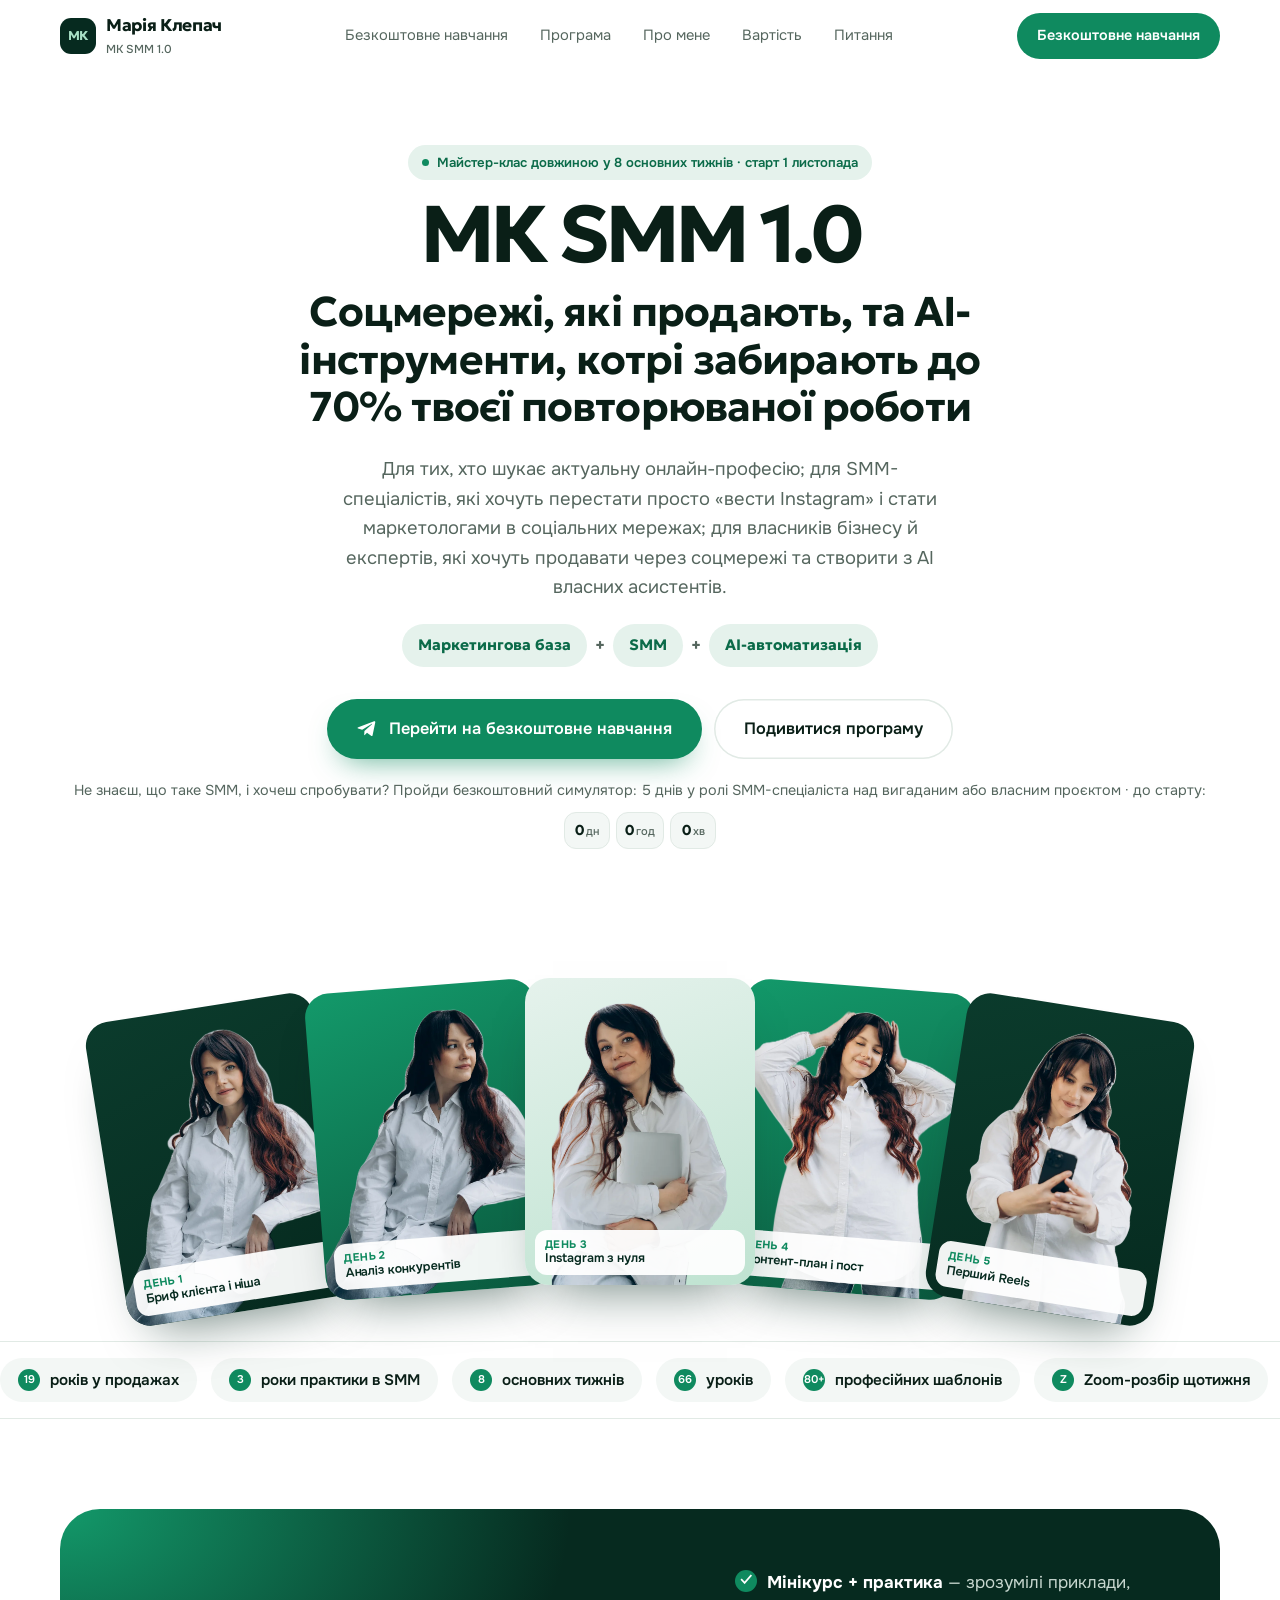
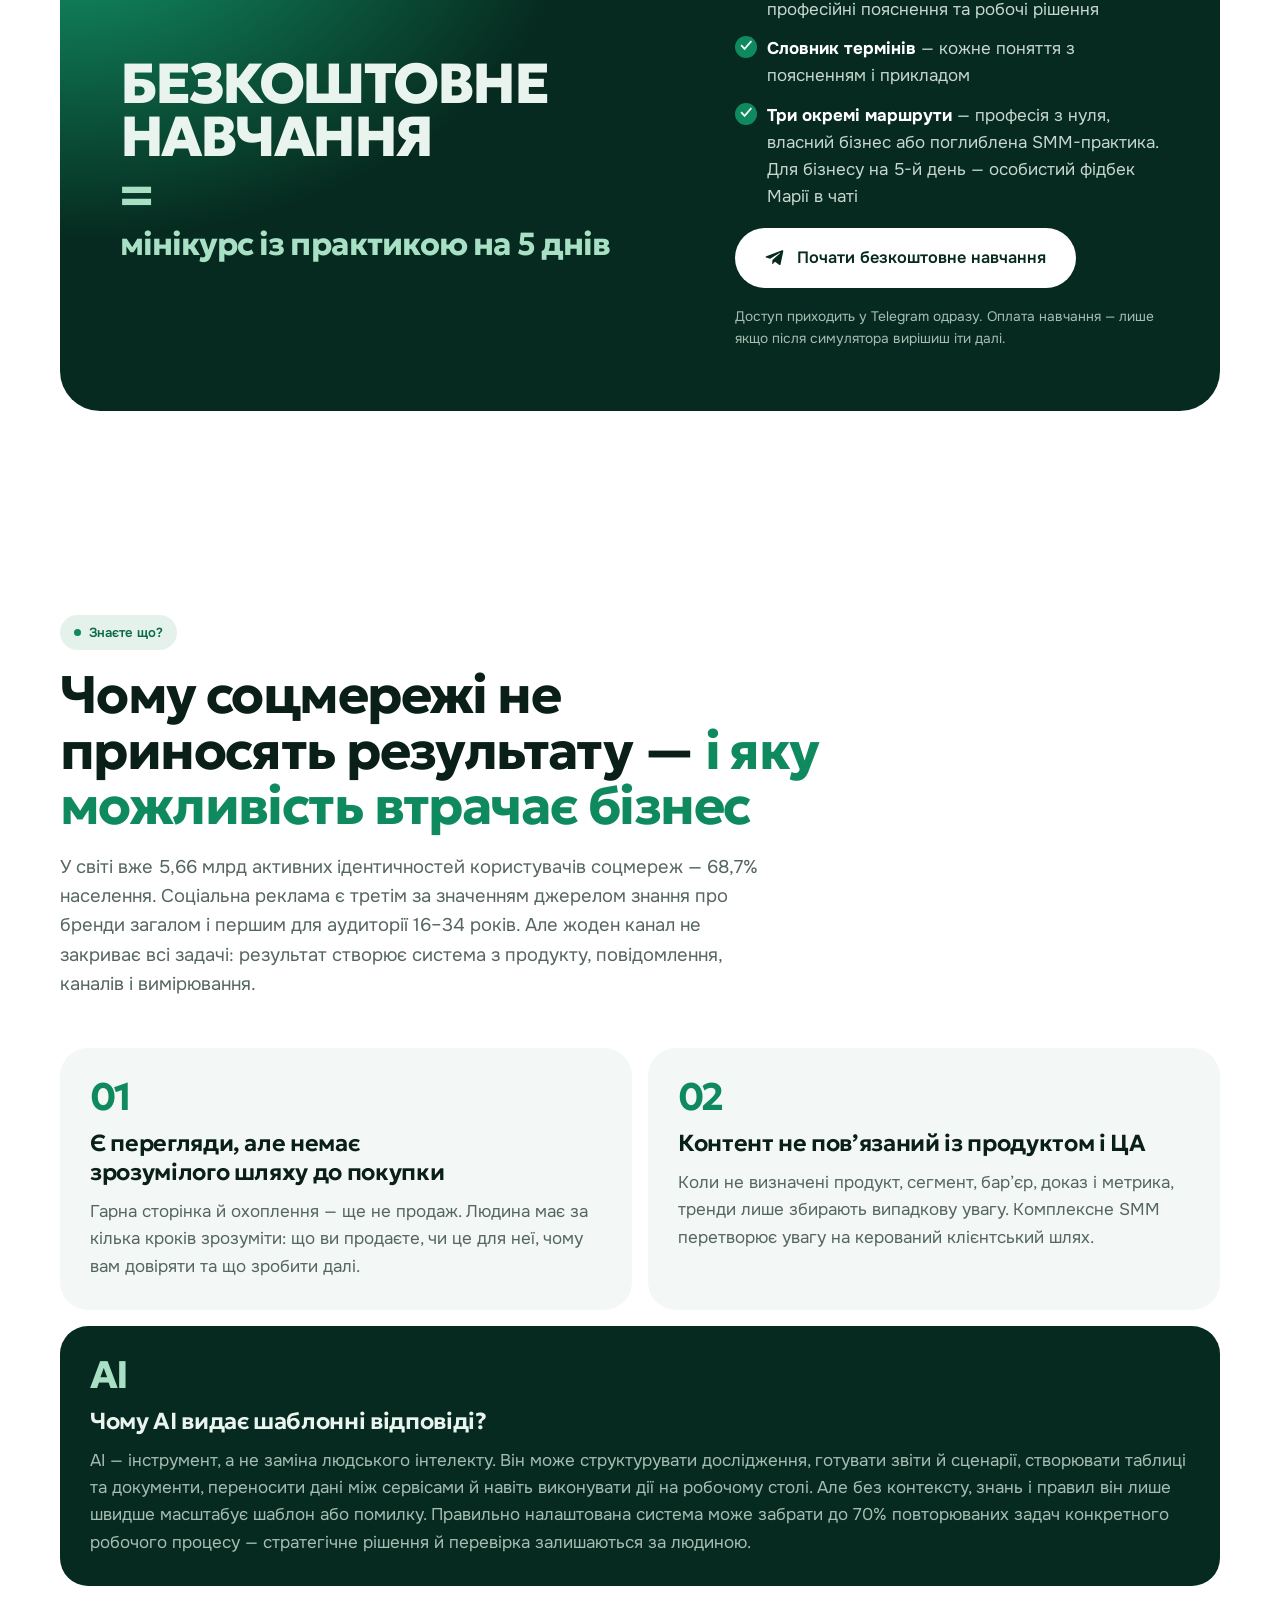
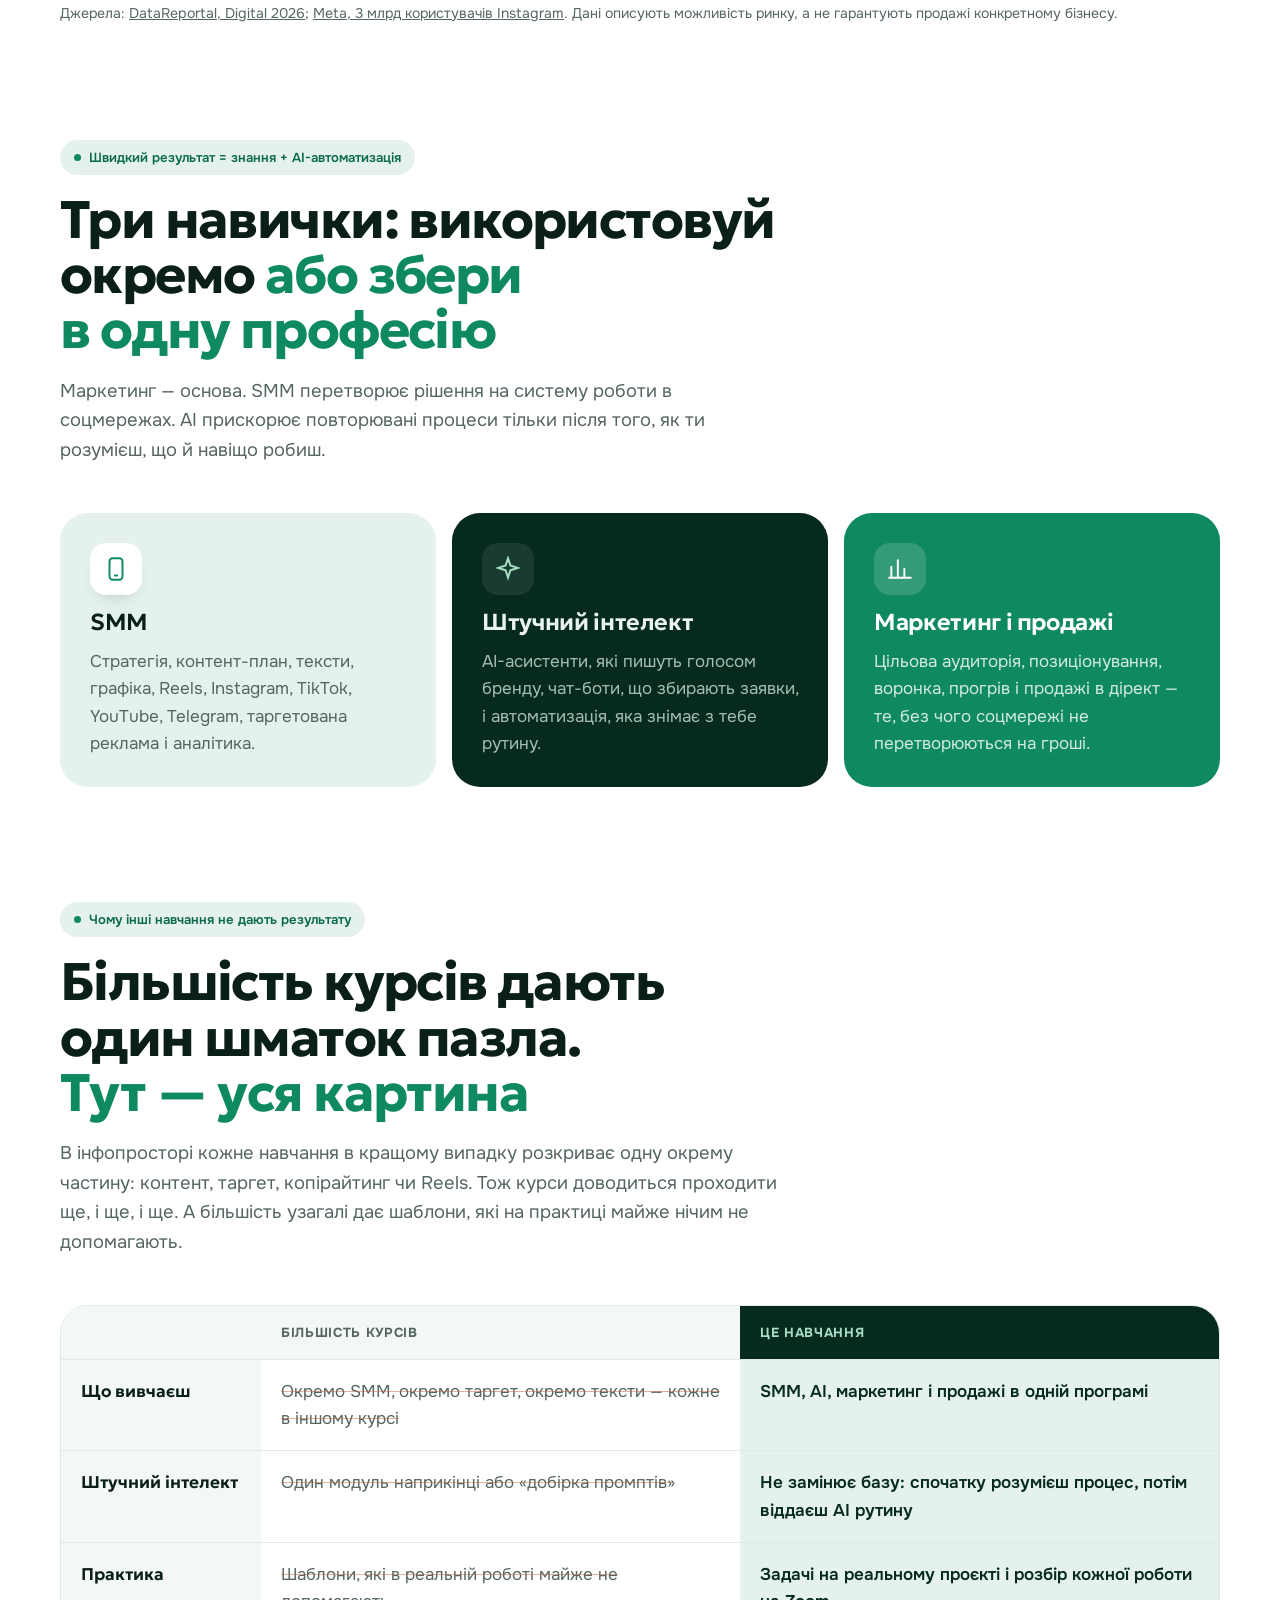
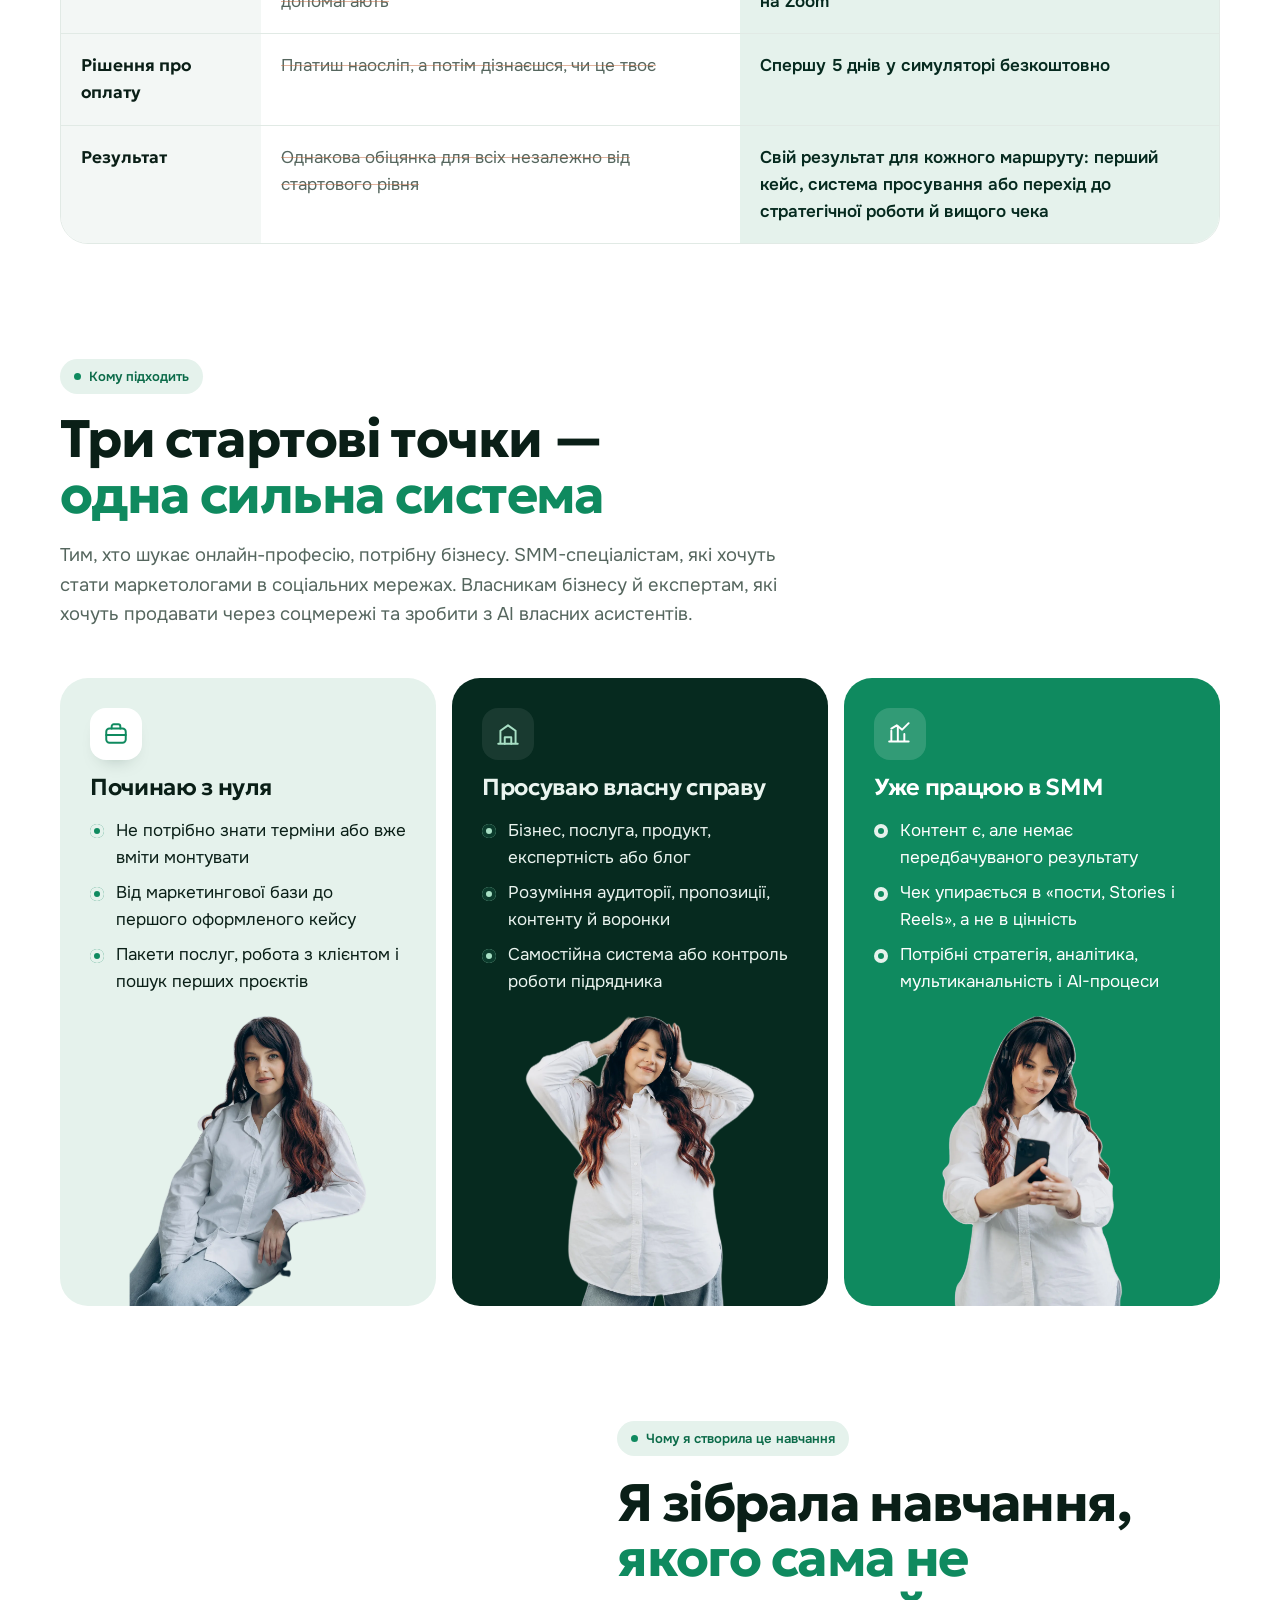
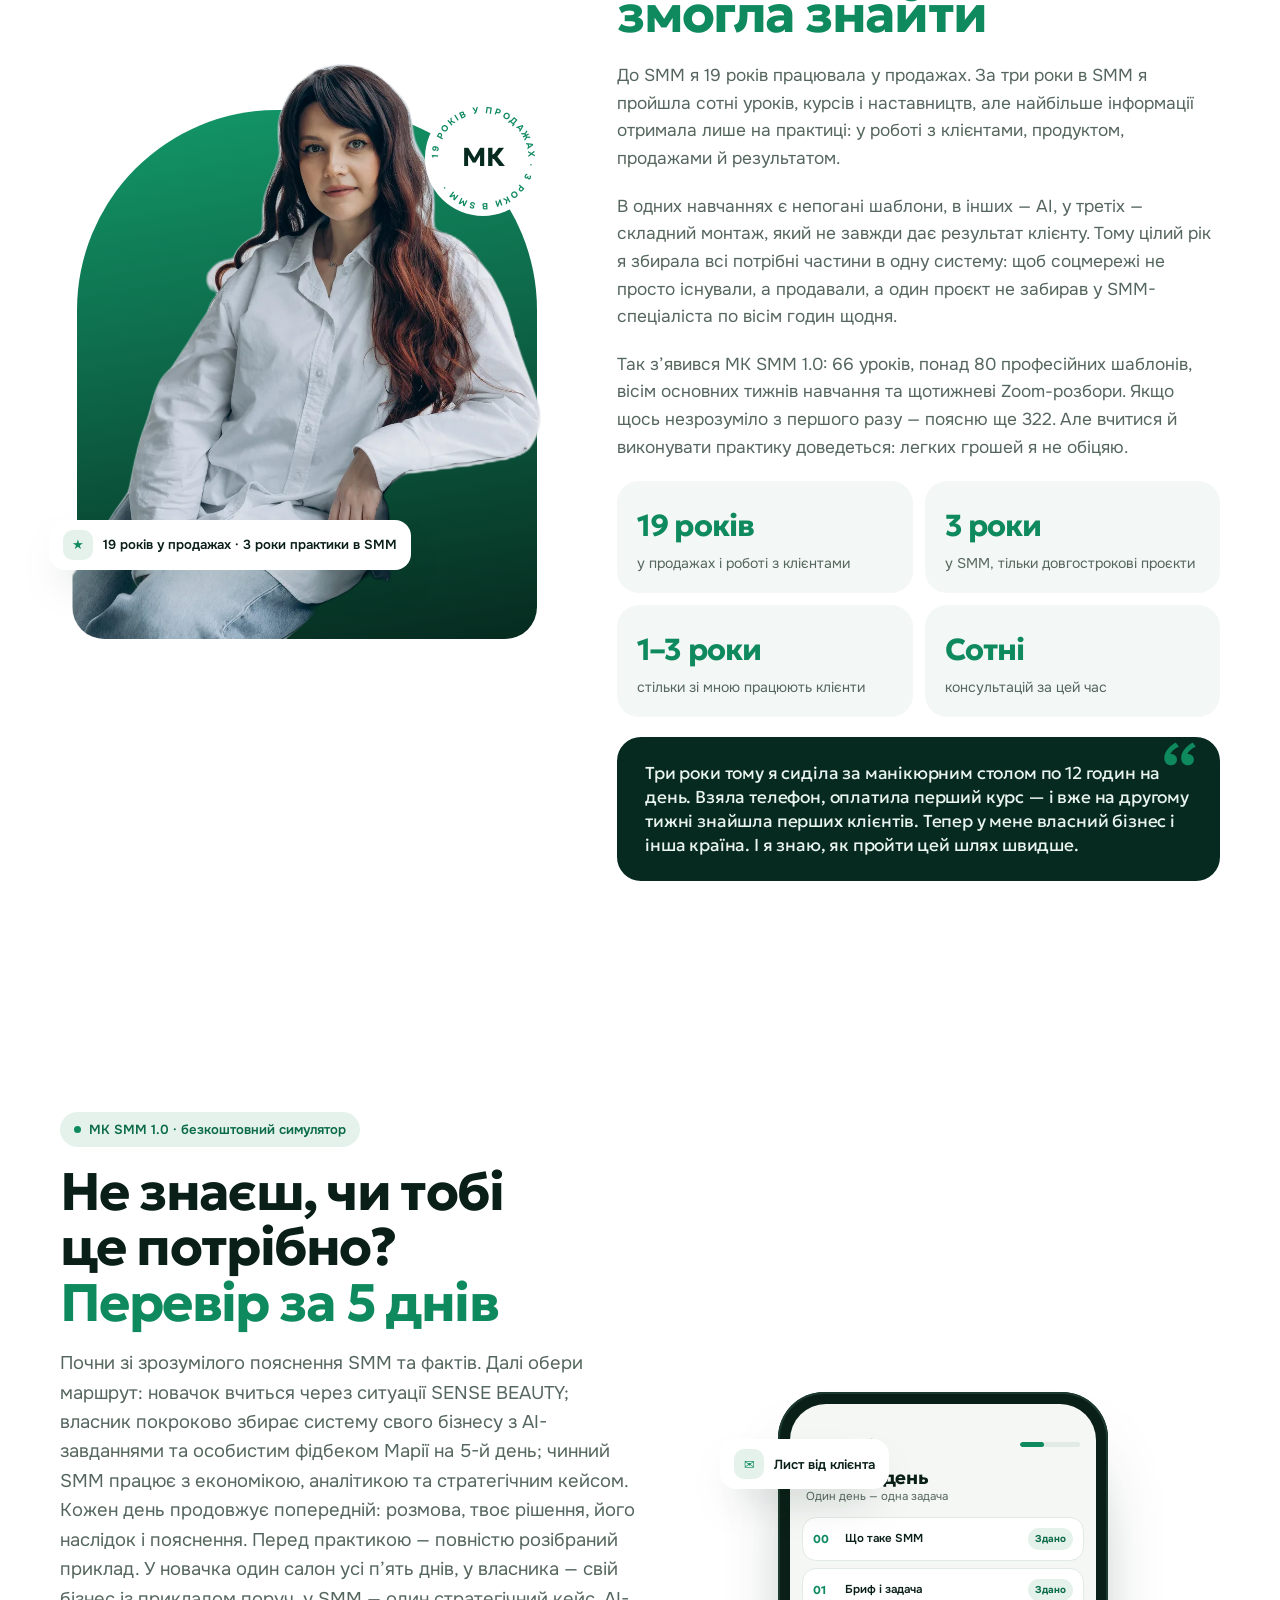
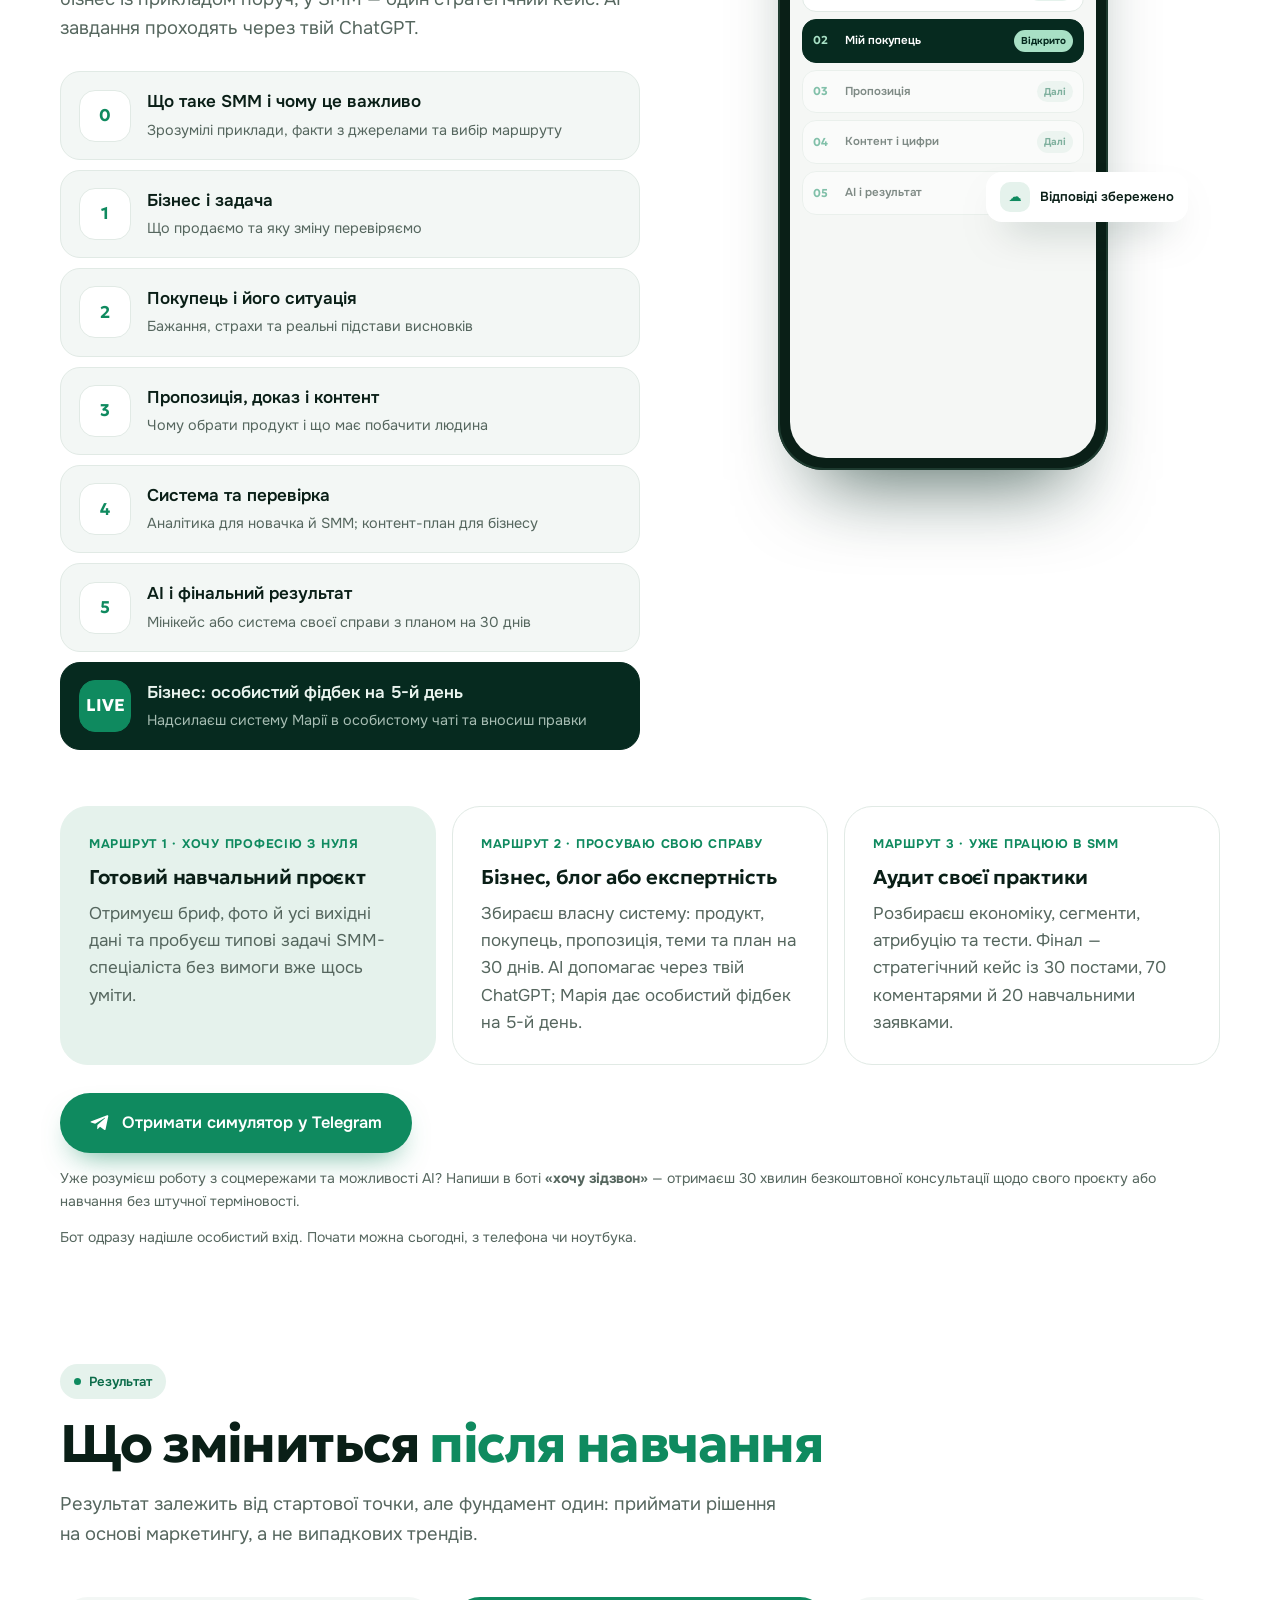
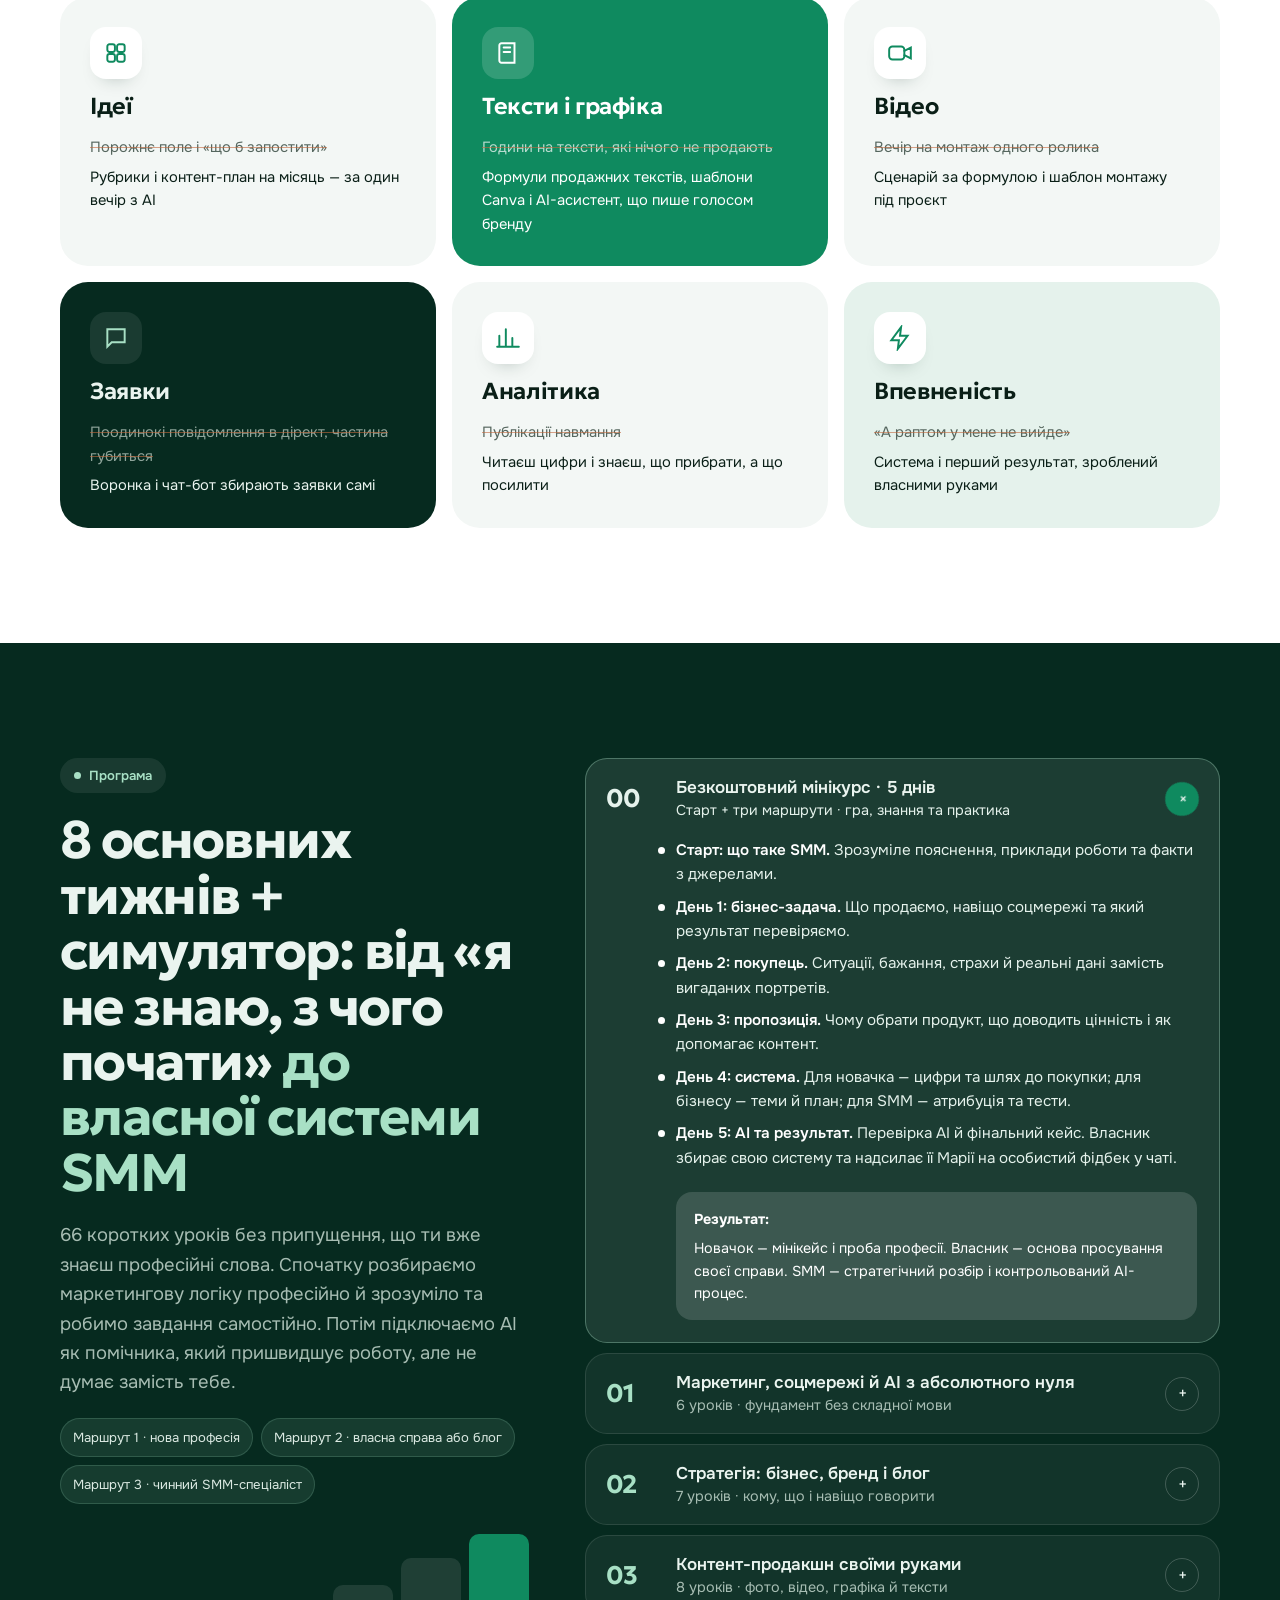
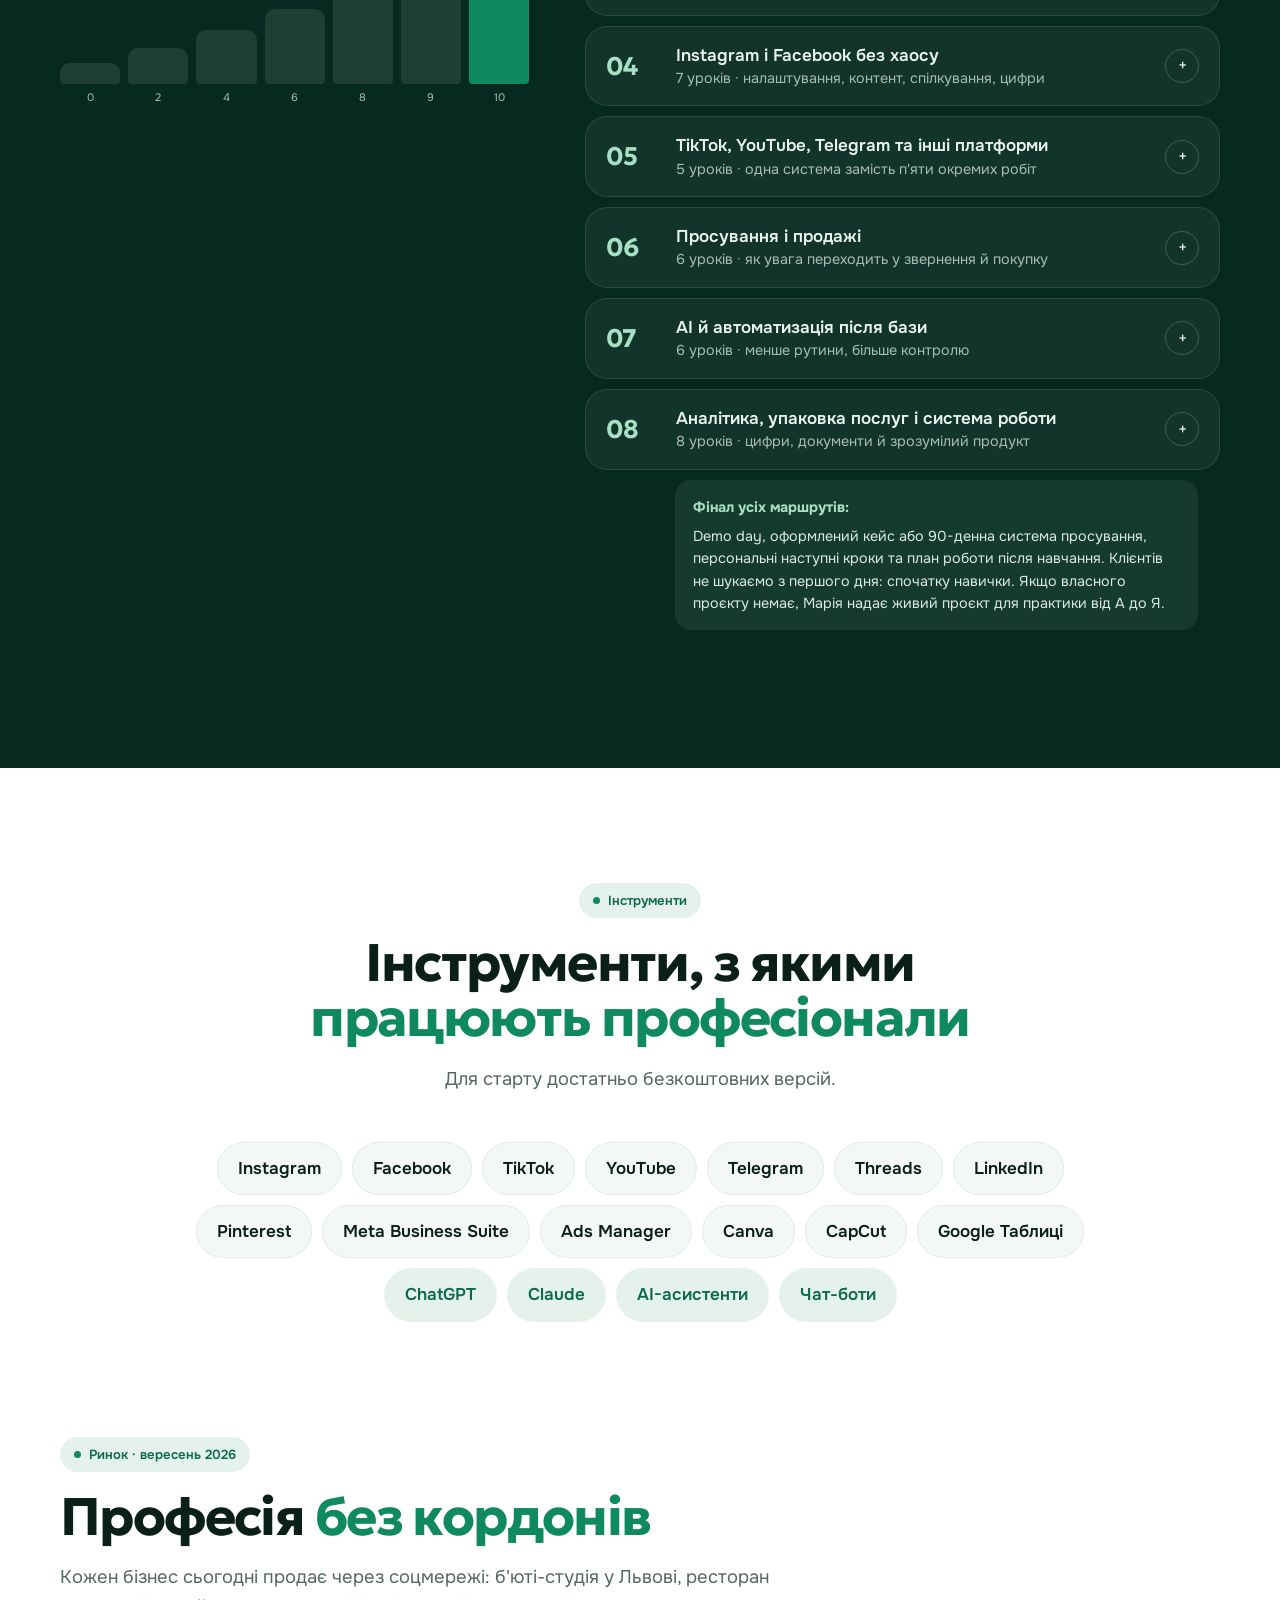
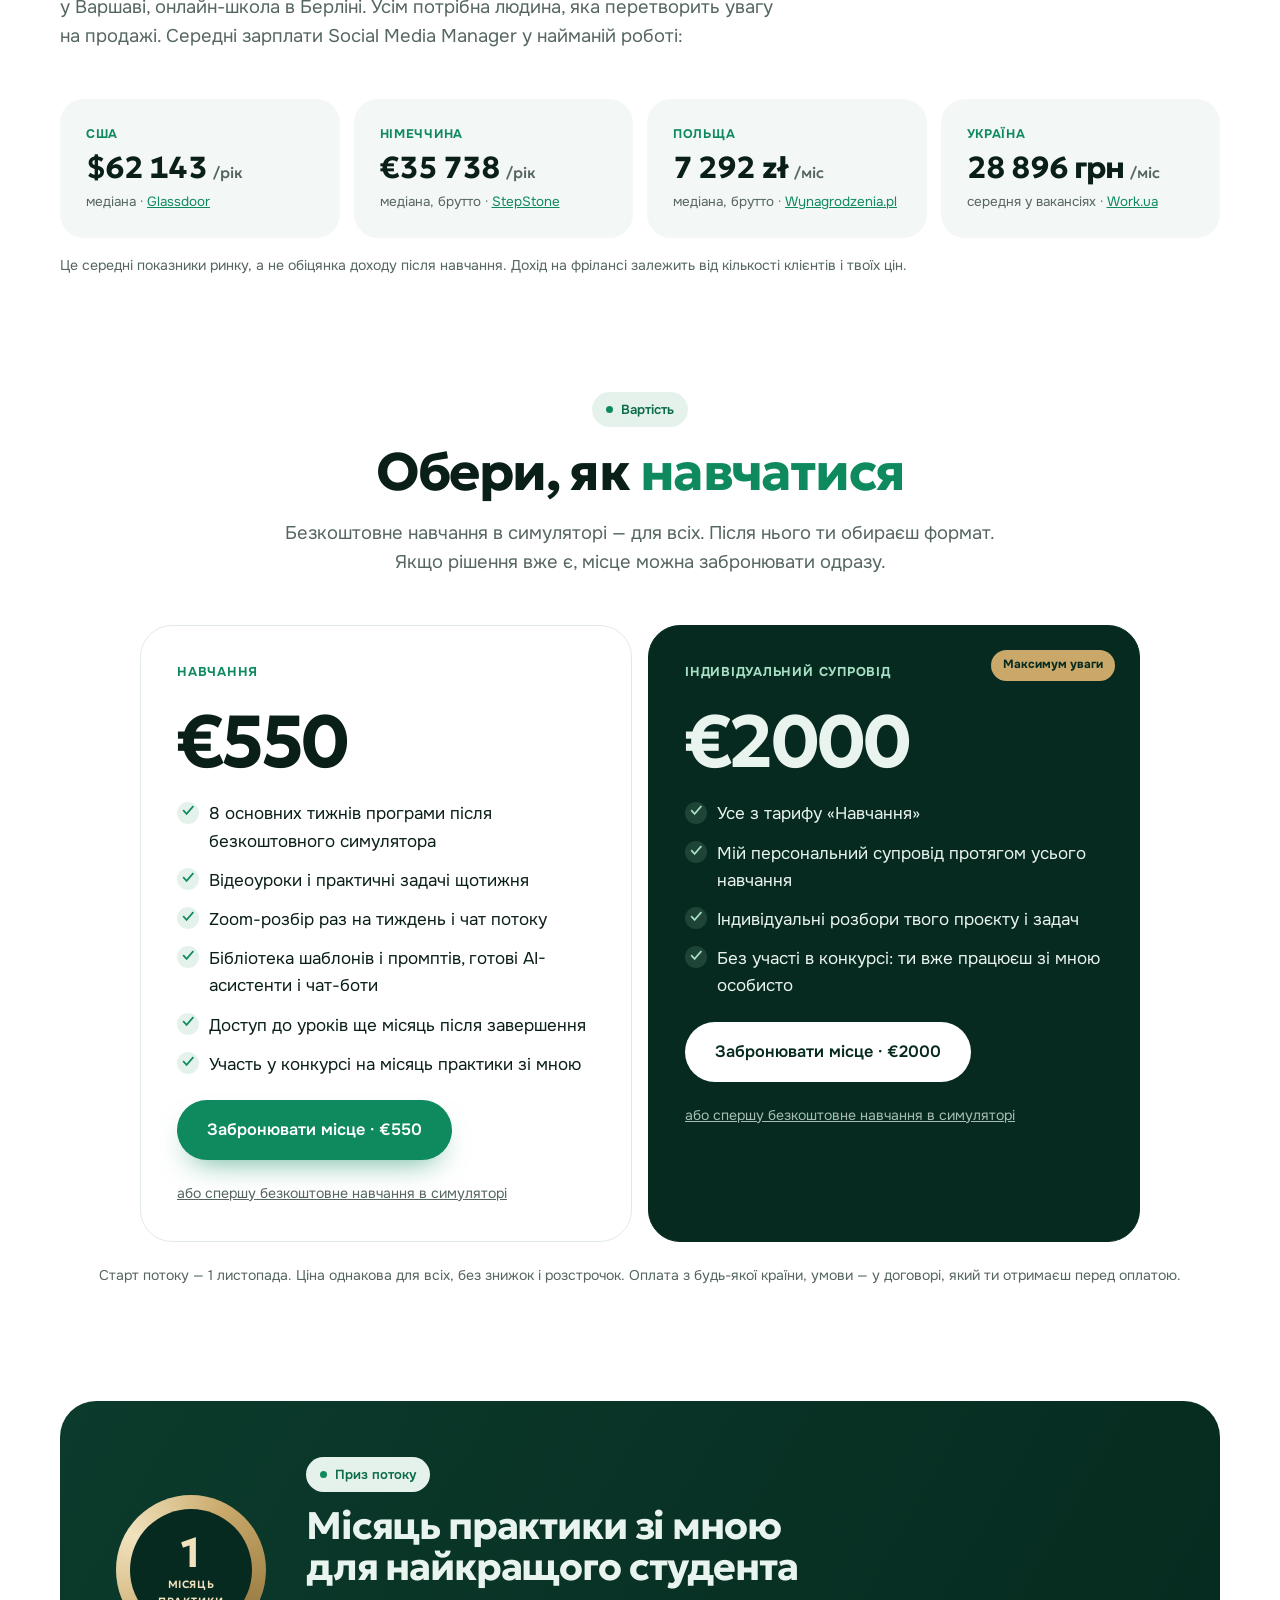
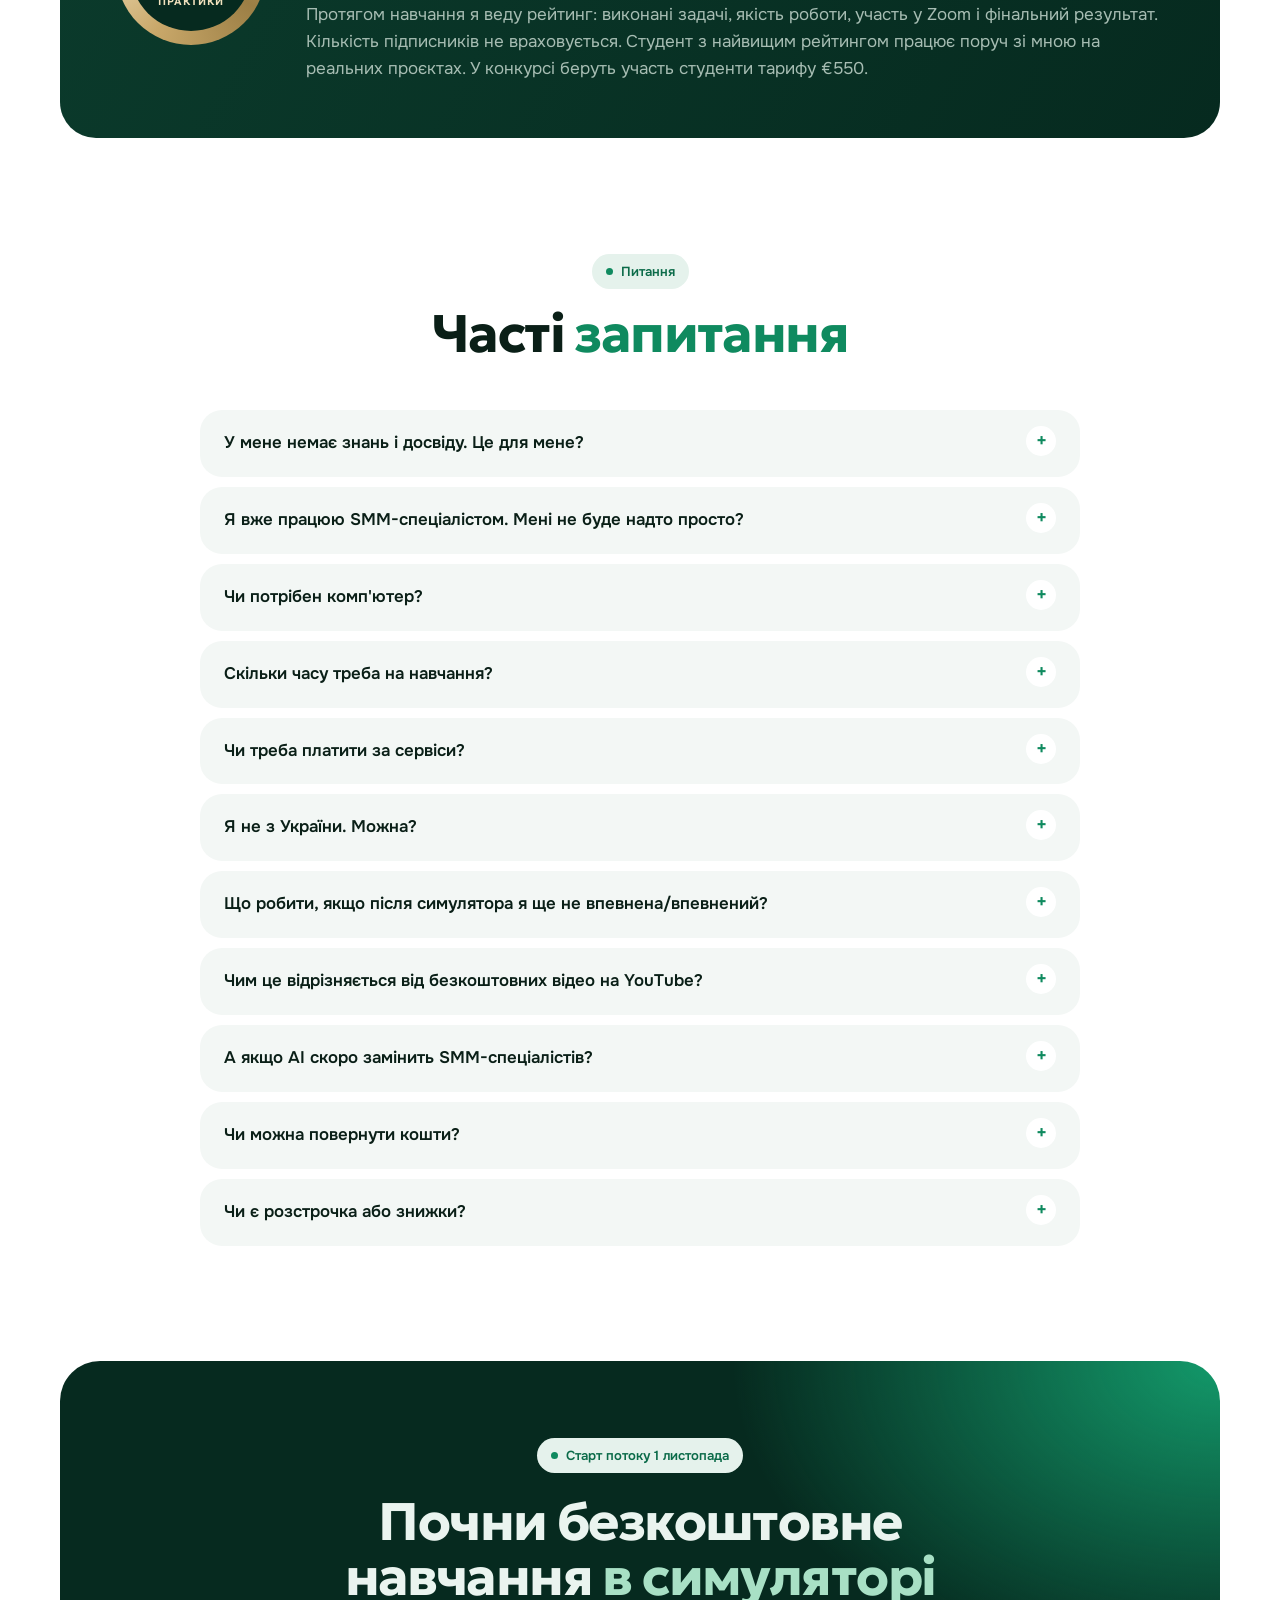
==== commit 64f48c69: "Send simulator visitors to email login" ====
--- a/public/index.html
+++ b/public/index.html
@@ -736,9 +736,15 @@
   var START = { sim:"sim_landing", buy:"buy_landing", pay550:"pay_550", pay2000:"pay_2000" };
   document.querySelectorAll('a[data-bot]').forEach(function(a){
     var k = a.getAttribute("data-bot");
-    if (BOT) a.href = "https://t.me/" + BOT + "?start=" + START[k];
-    else a.href = (k === "sim") ? "login.html?next=simulator.html" : "#price";
-    if (BOT){ a.target = "_blank"; a.rel = "noopener"; }
+    if (k === "sim") {
+      a.href = "login.html?next=simulator.html";
+      a.removeAttribute("target");
+      a.removeAttribute("rel");
+    } else if (BOT) {
+      a.href = "https://t.me/" + BOT + "?start=" + START[k];
+      a.target = "_blank";
+      a.rel = "noopener";
+    } else a.href = "#price";
   });
   // Відлік до старту потоку (1 листопада 2026, 10:00 за Києвом)
   (function(){
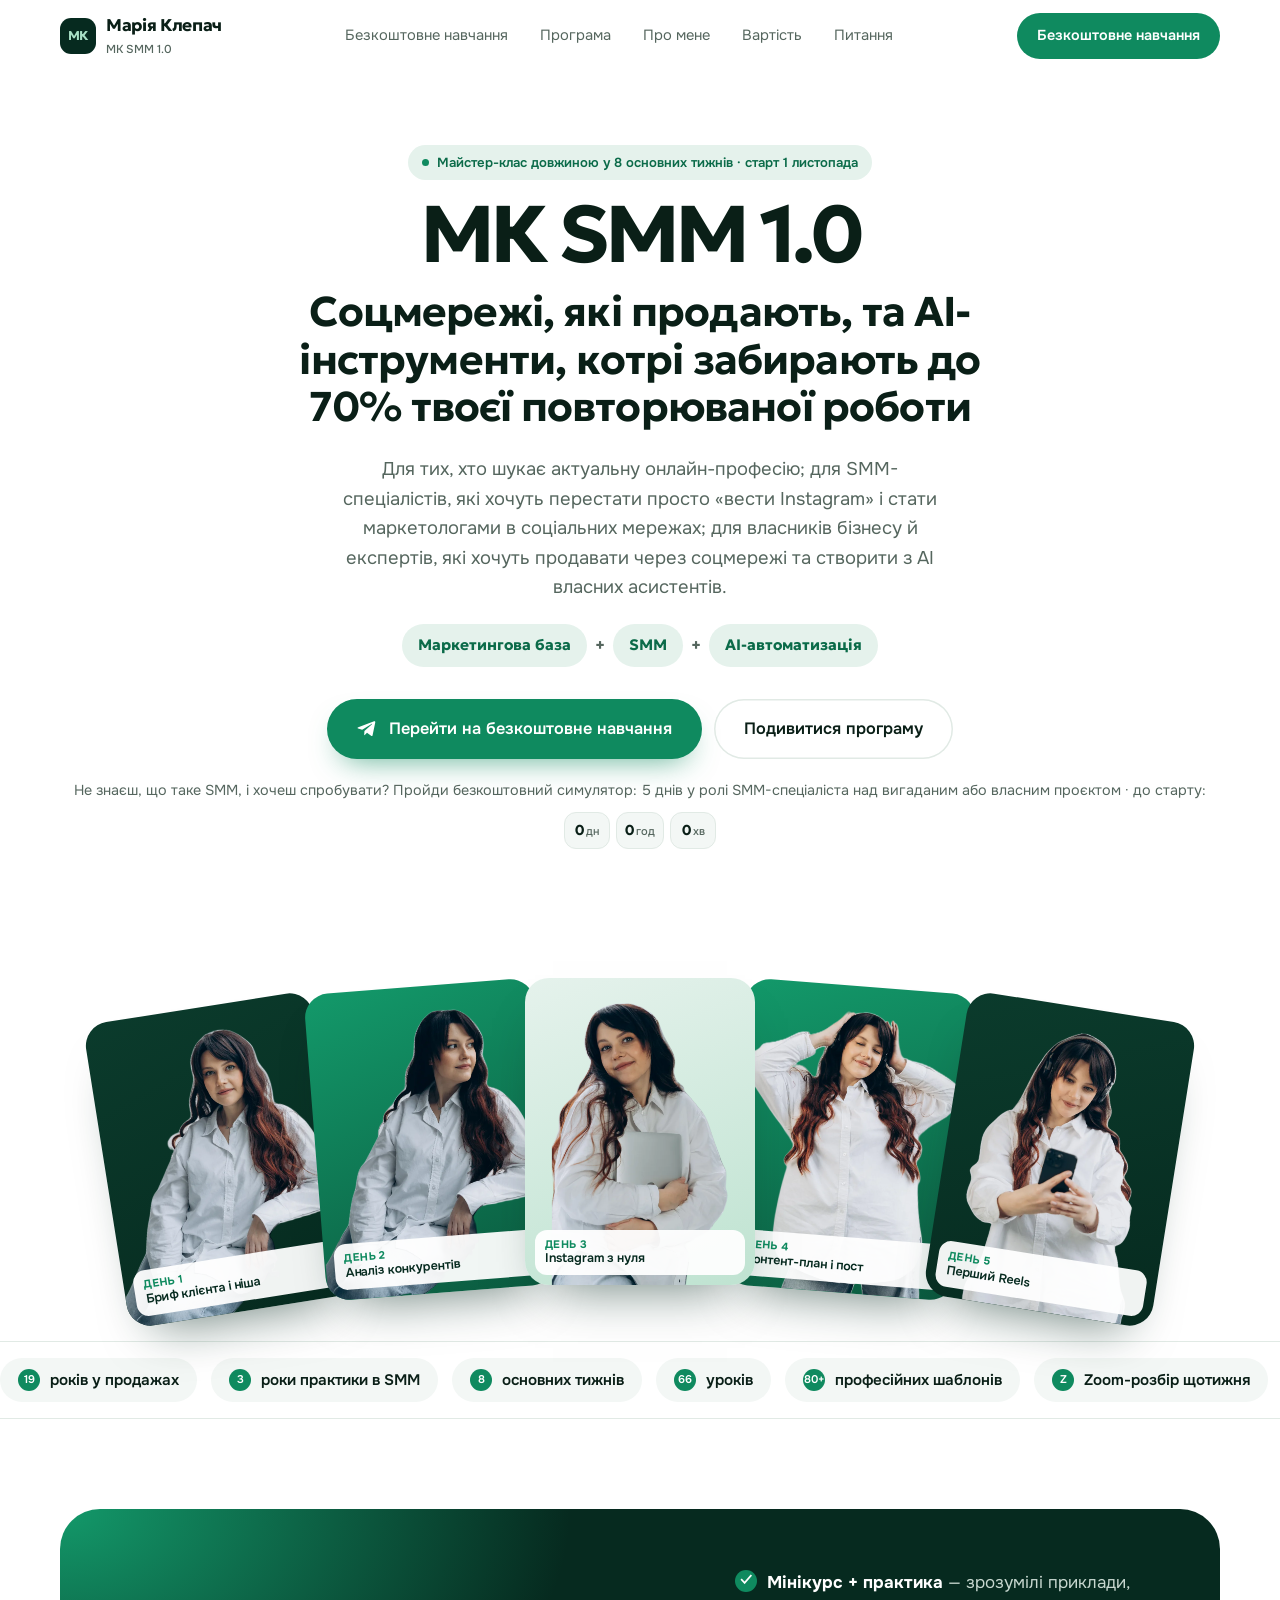
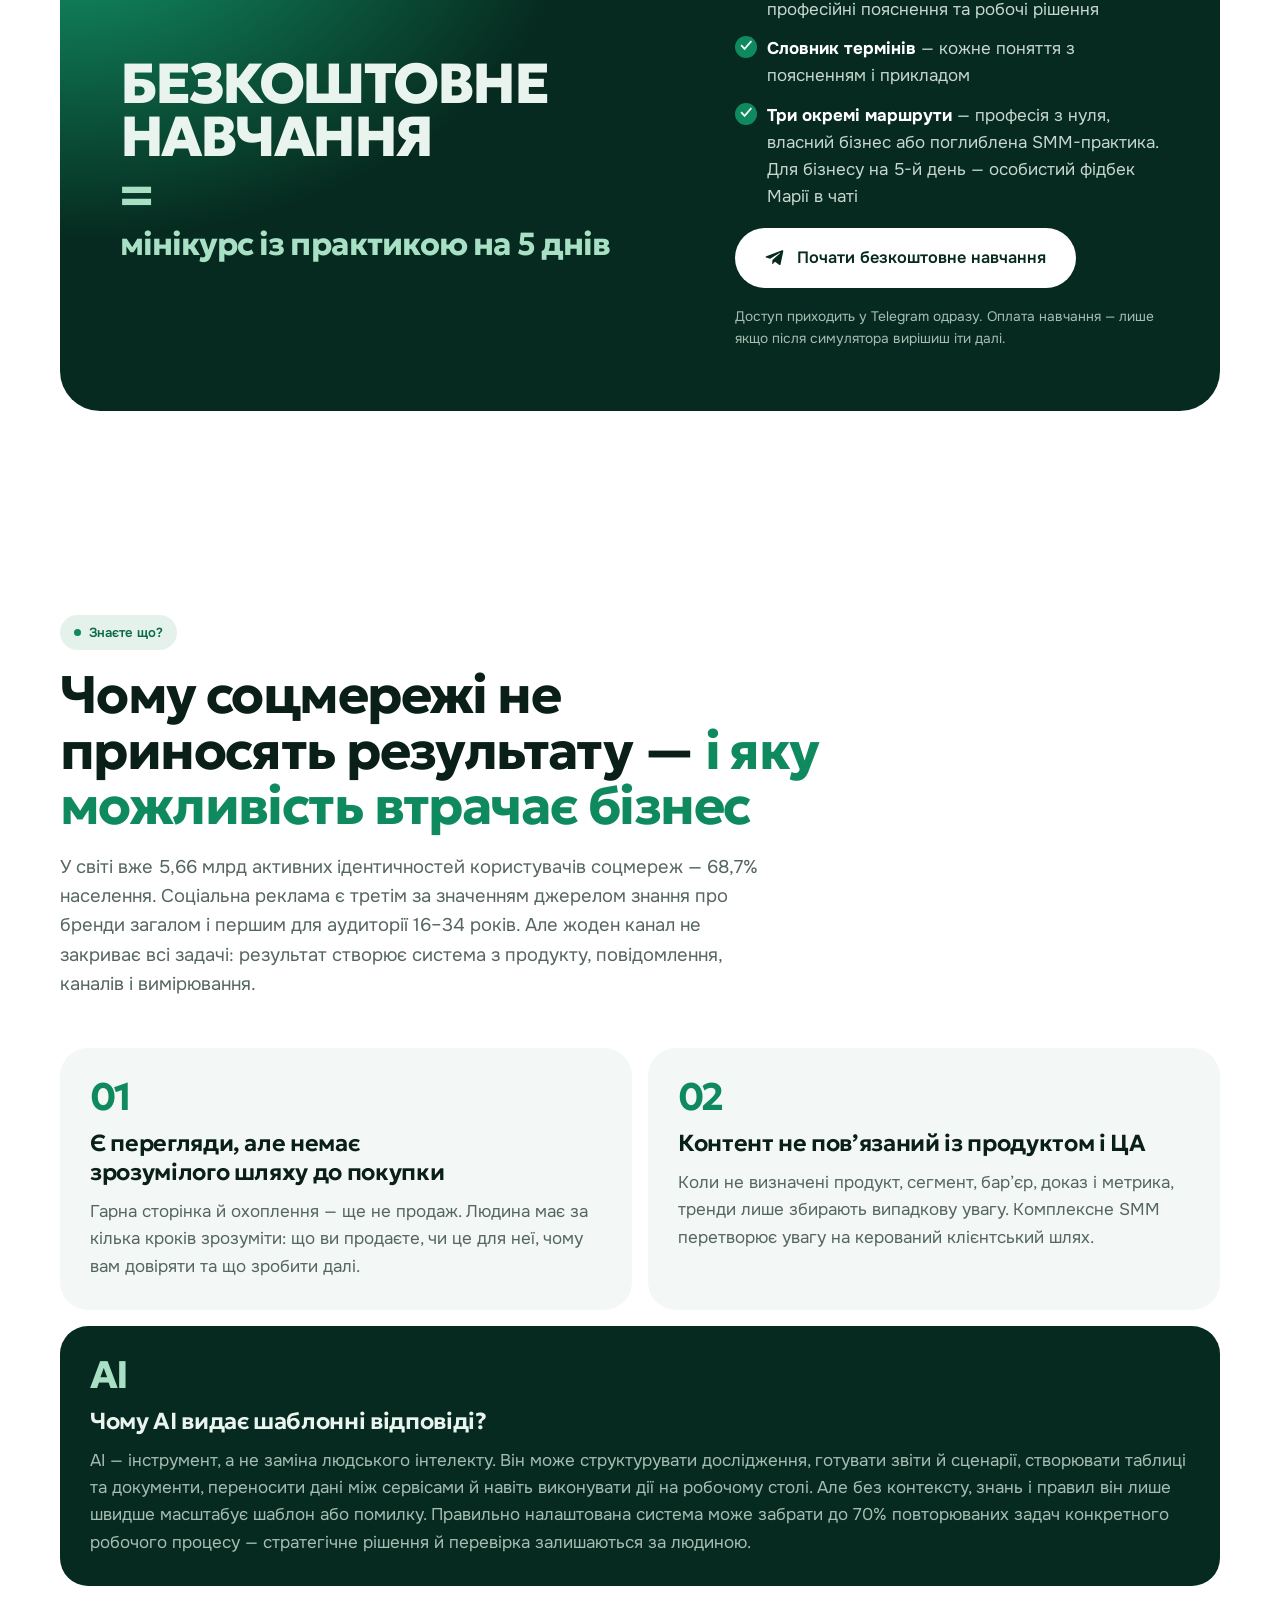
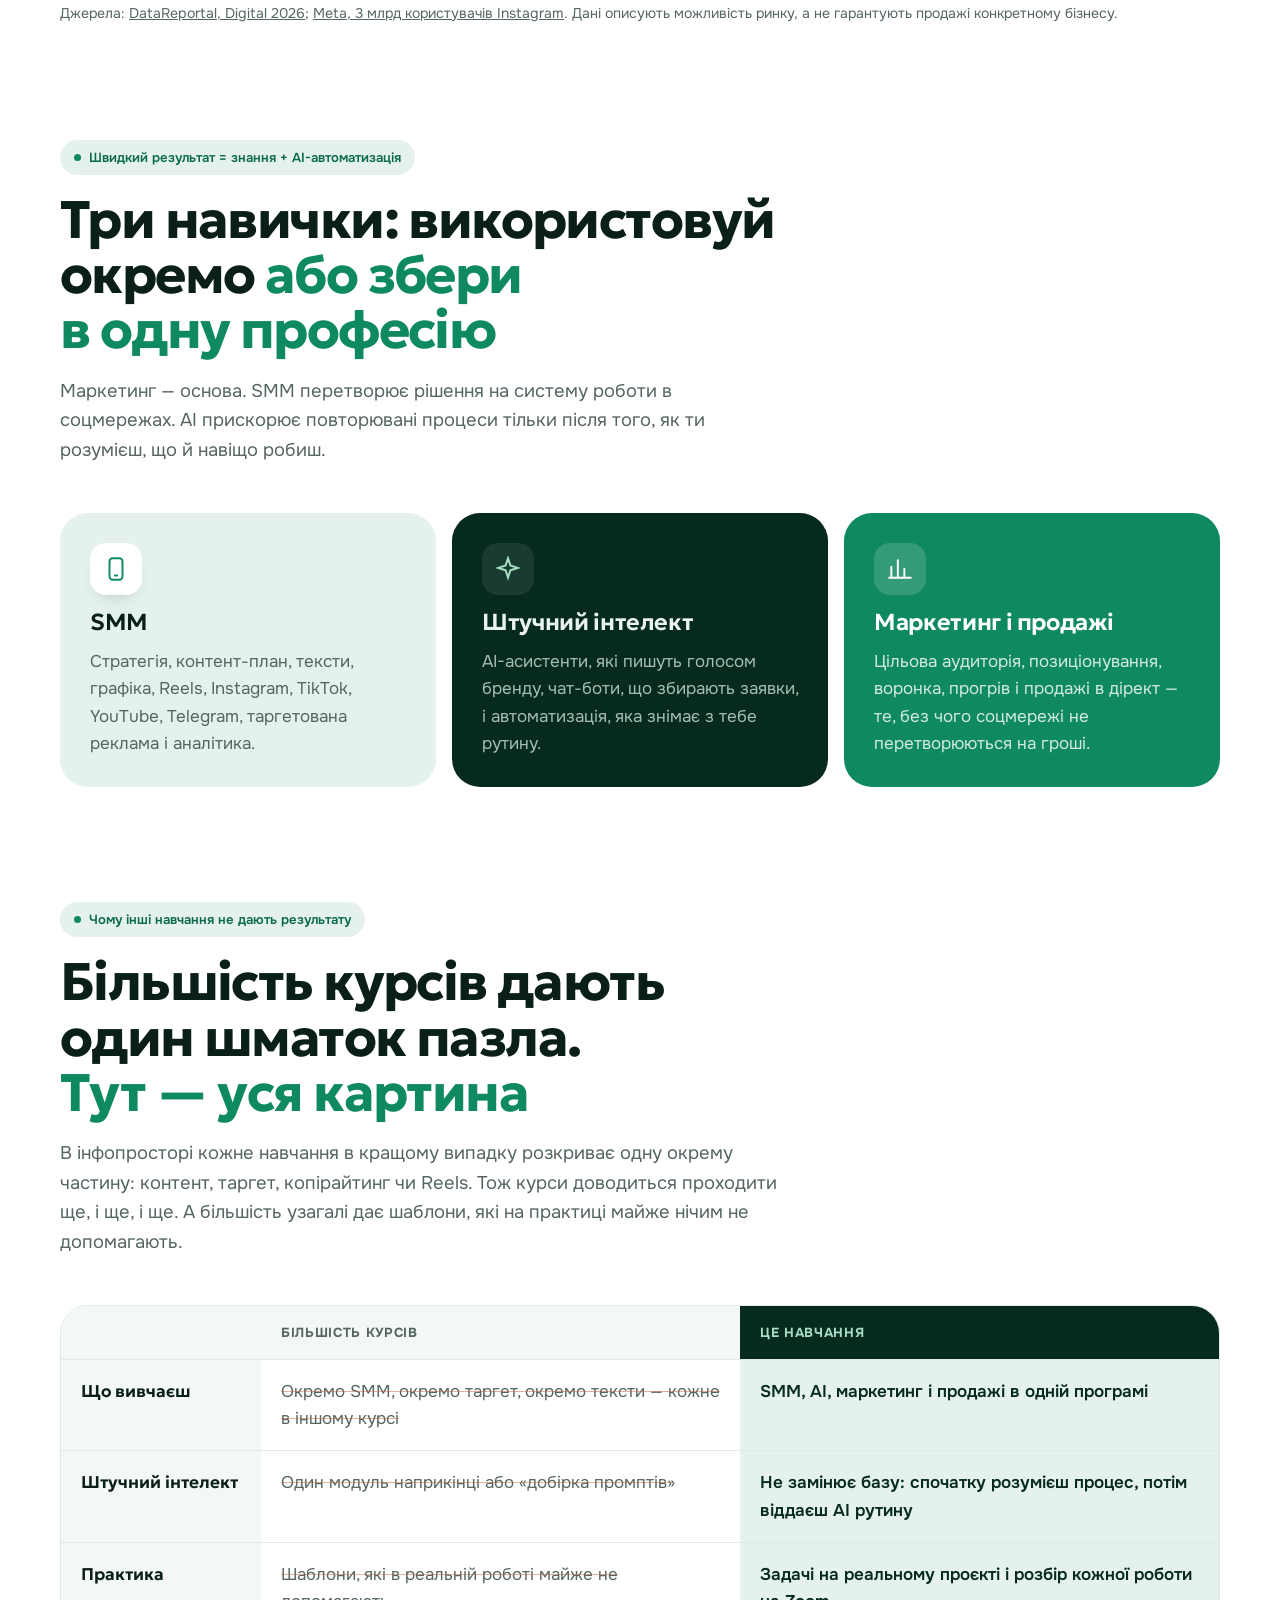
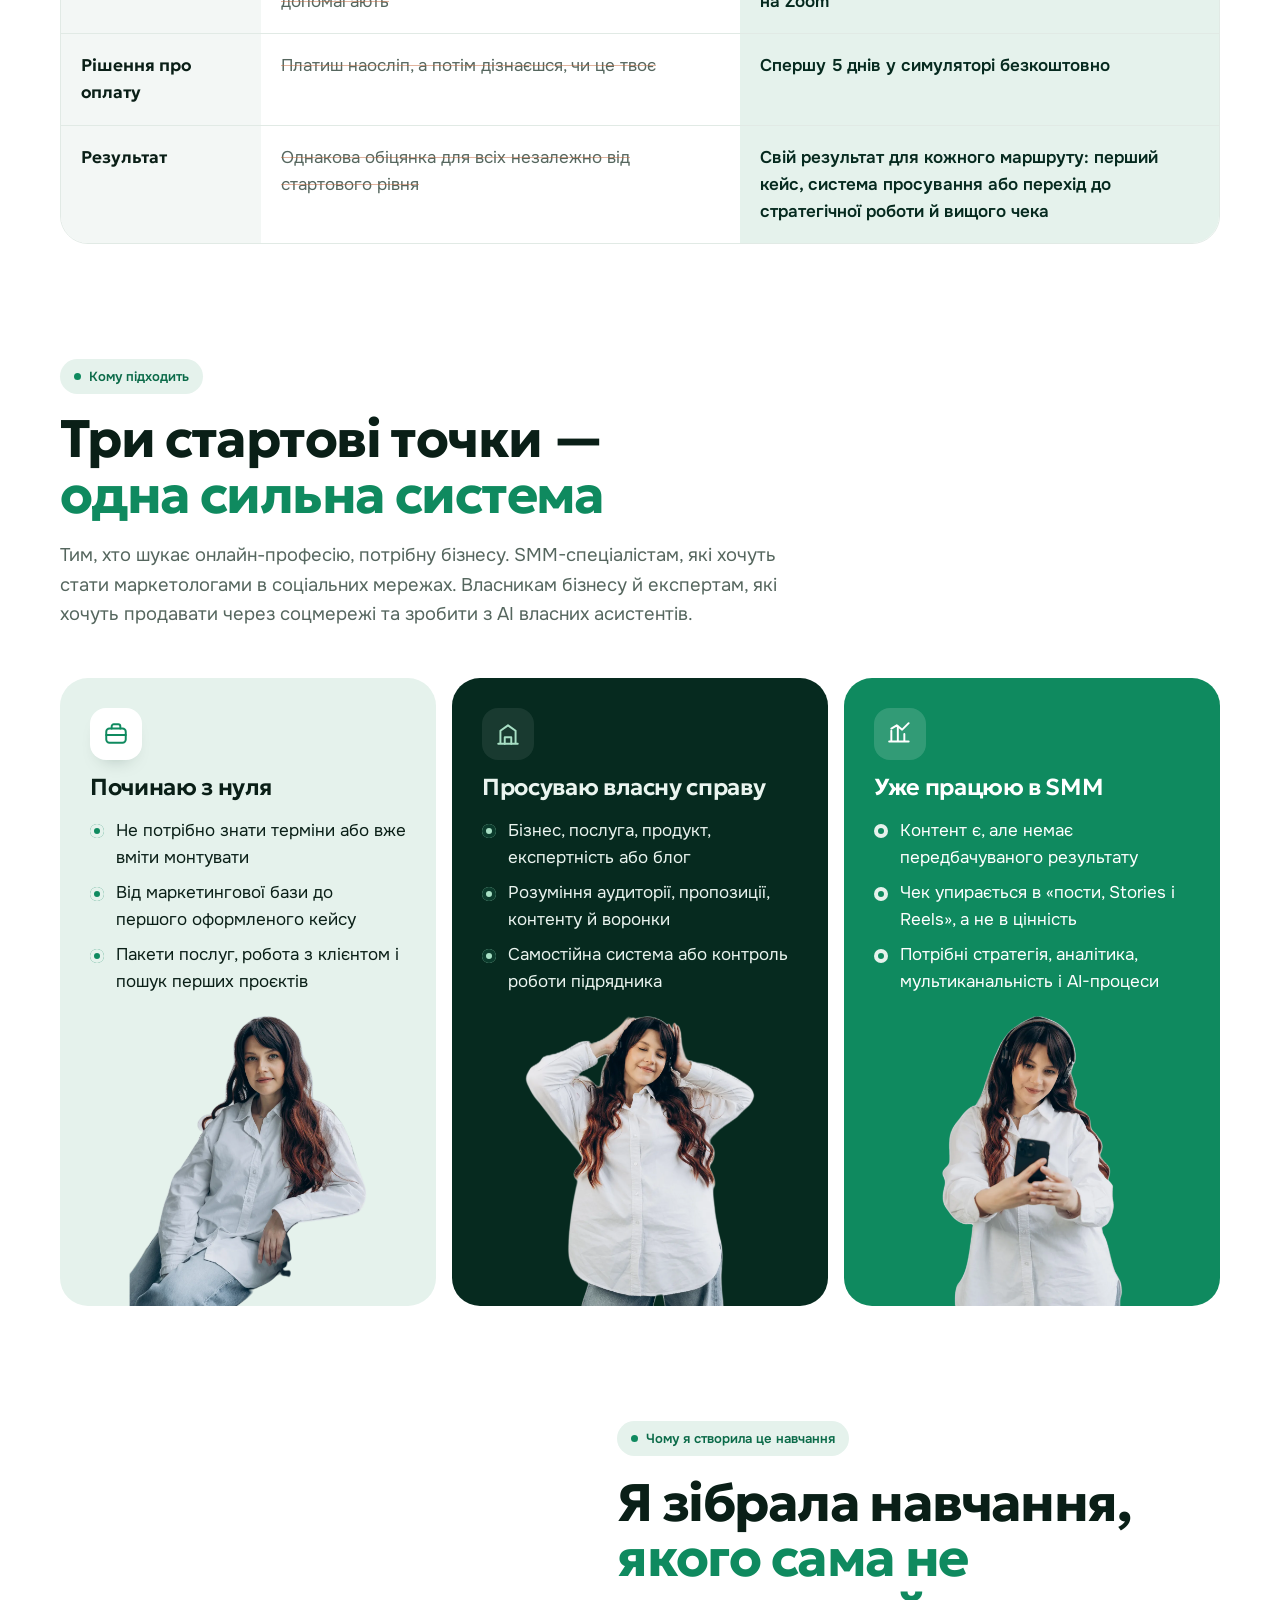
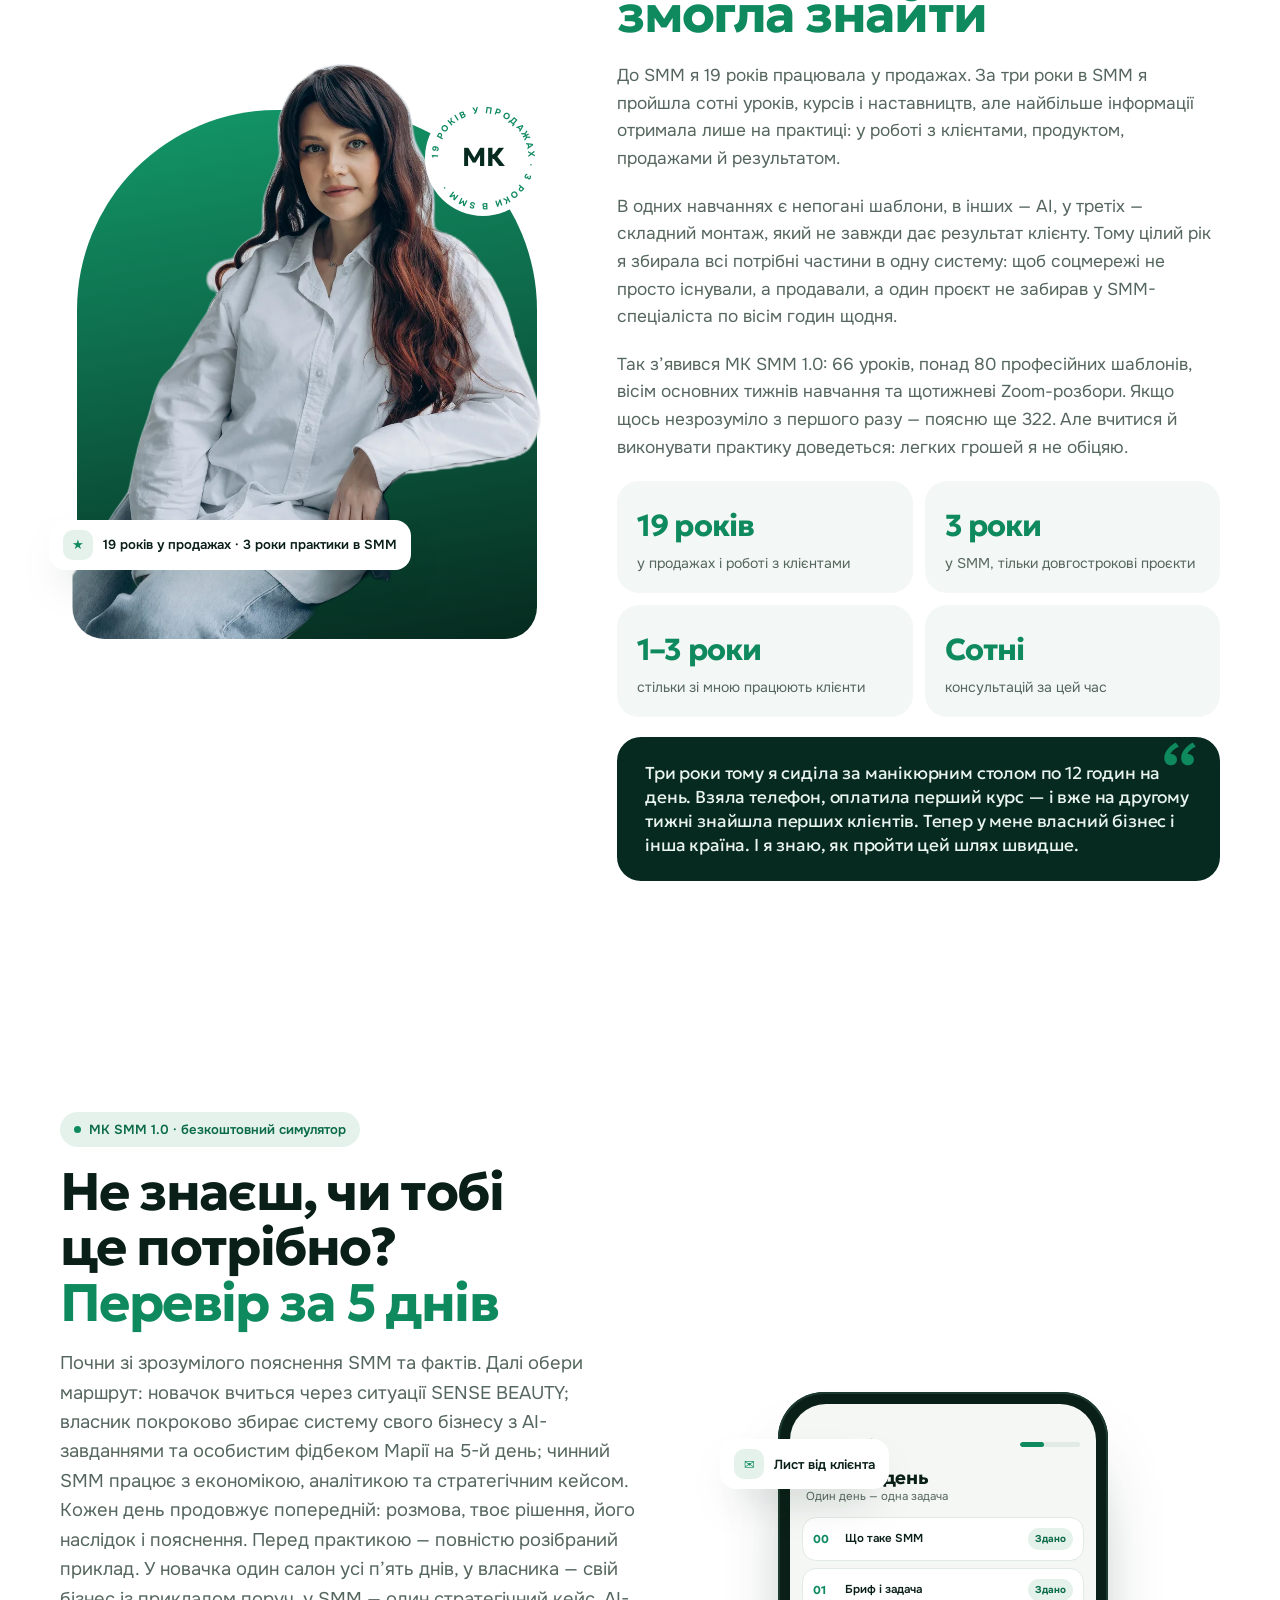
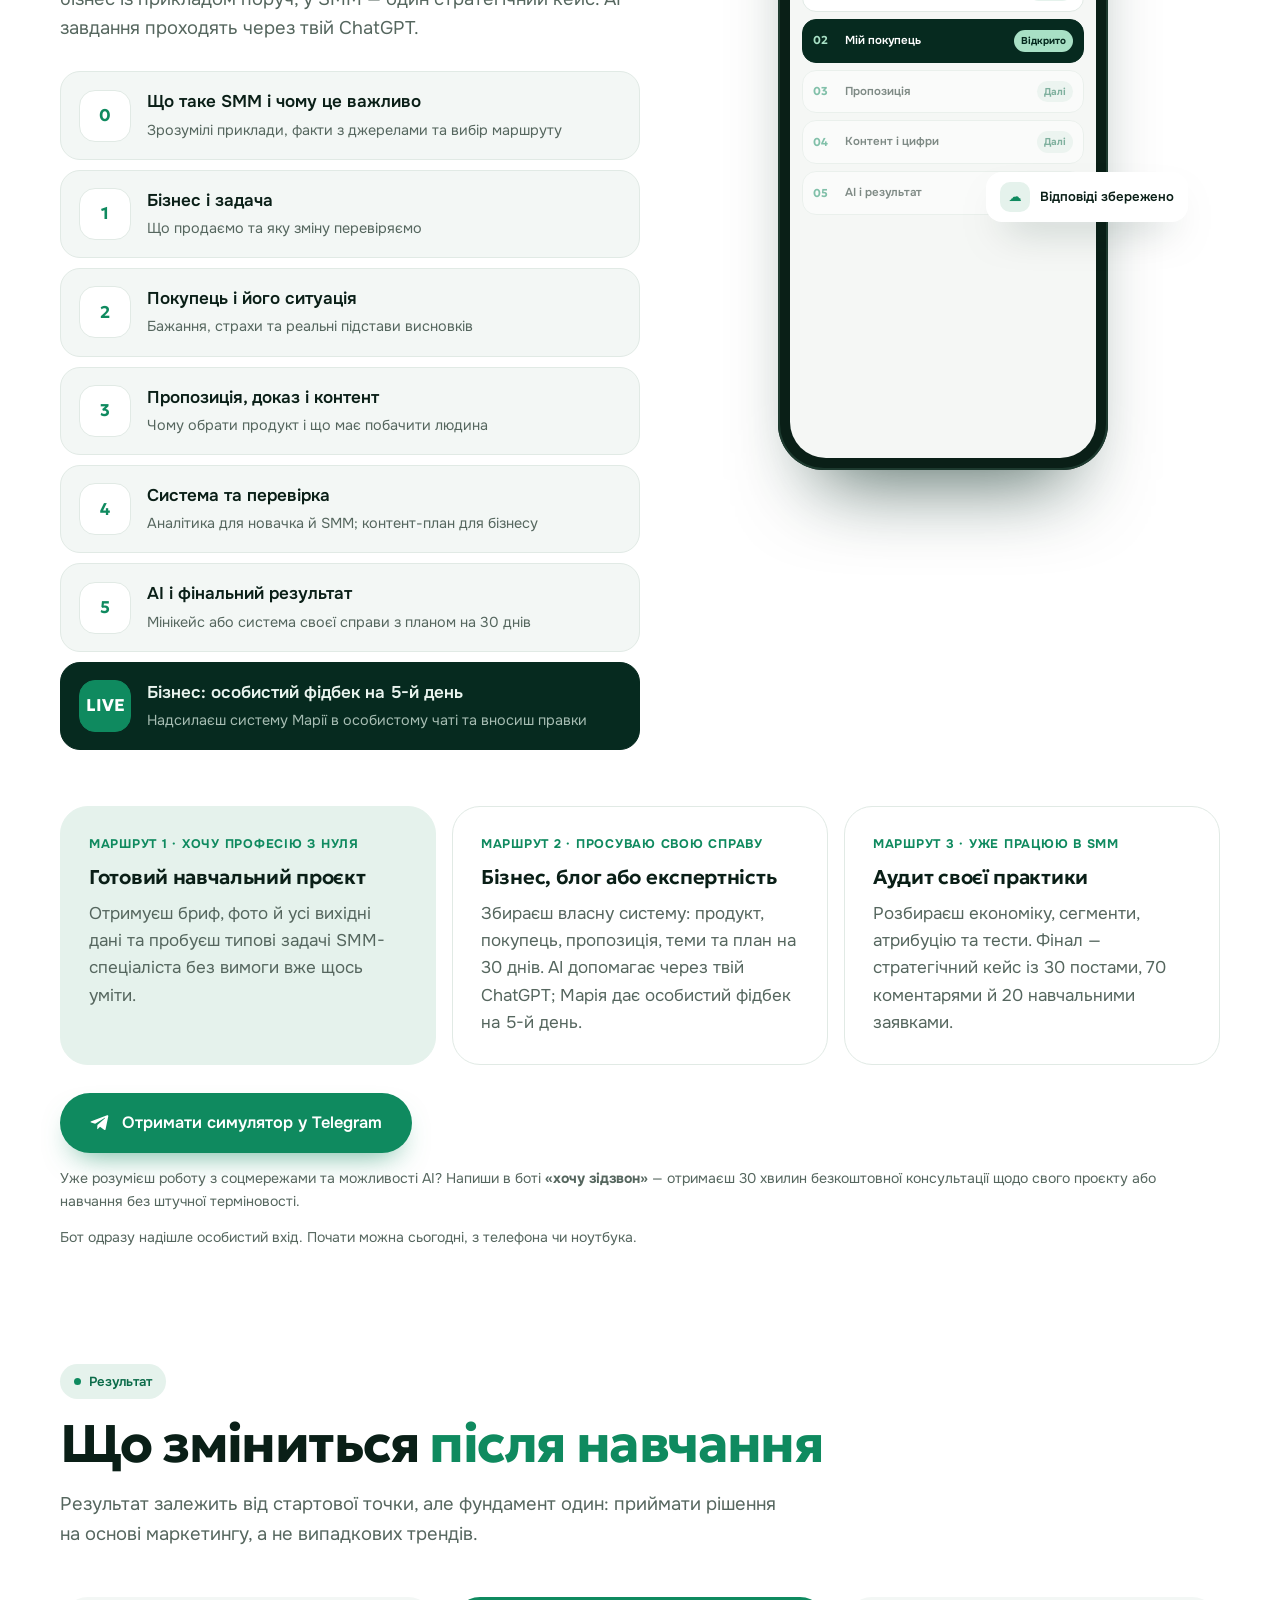
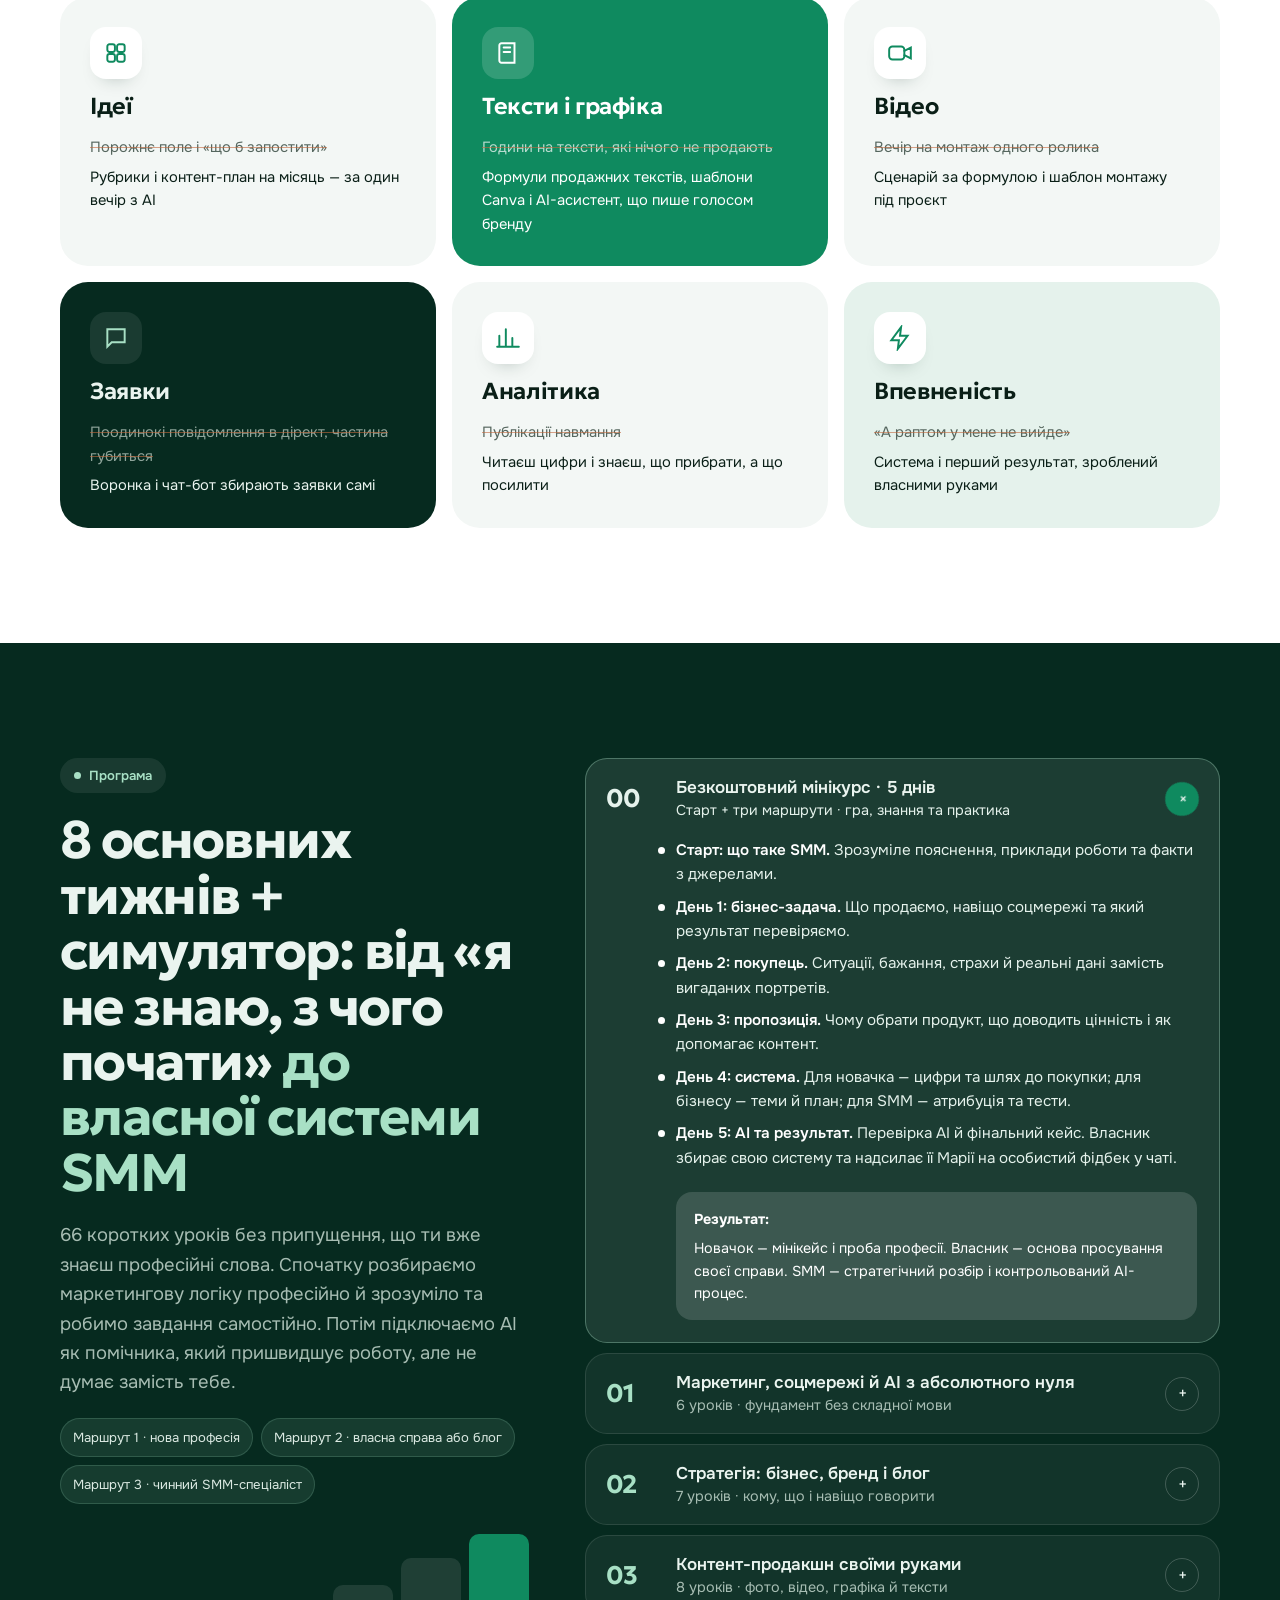
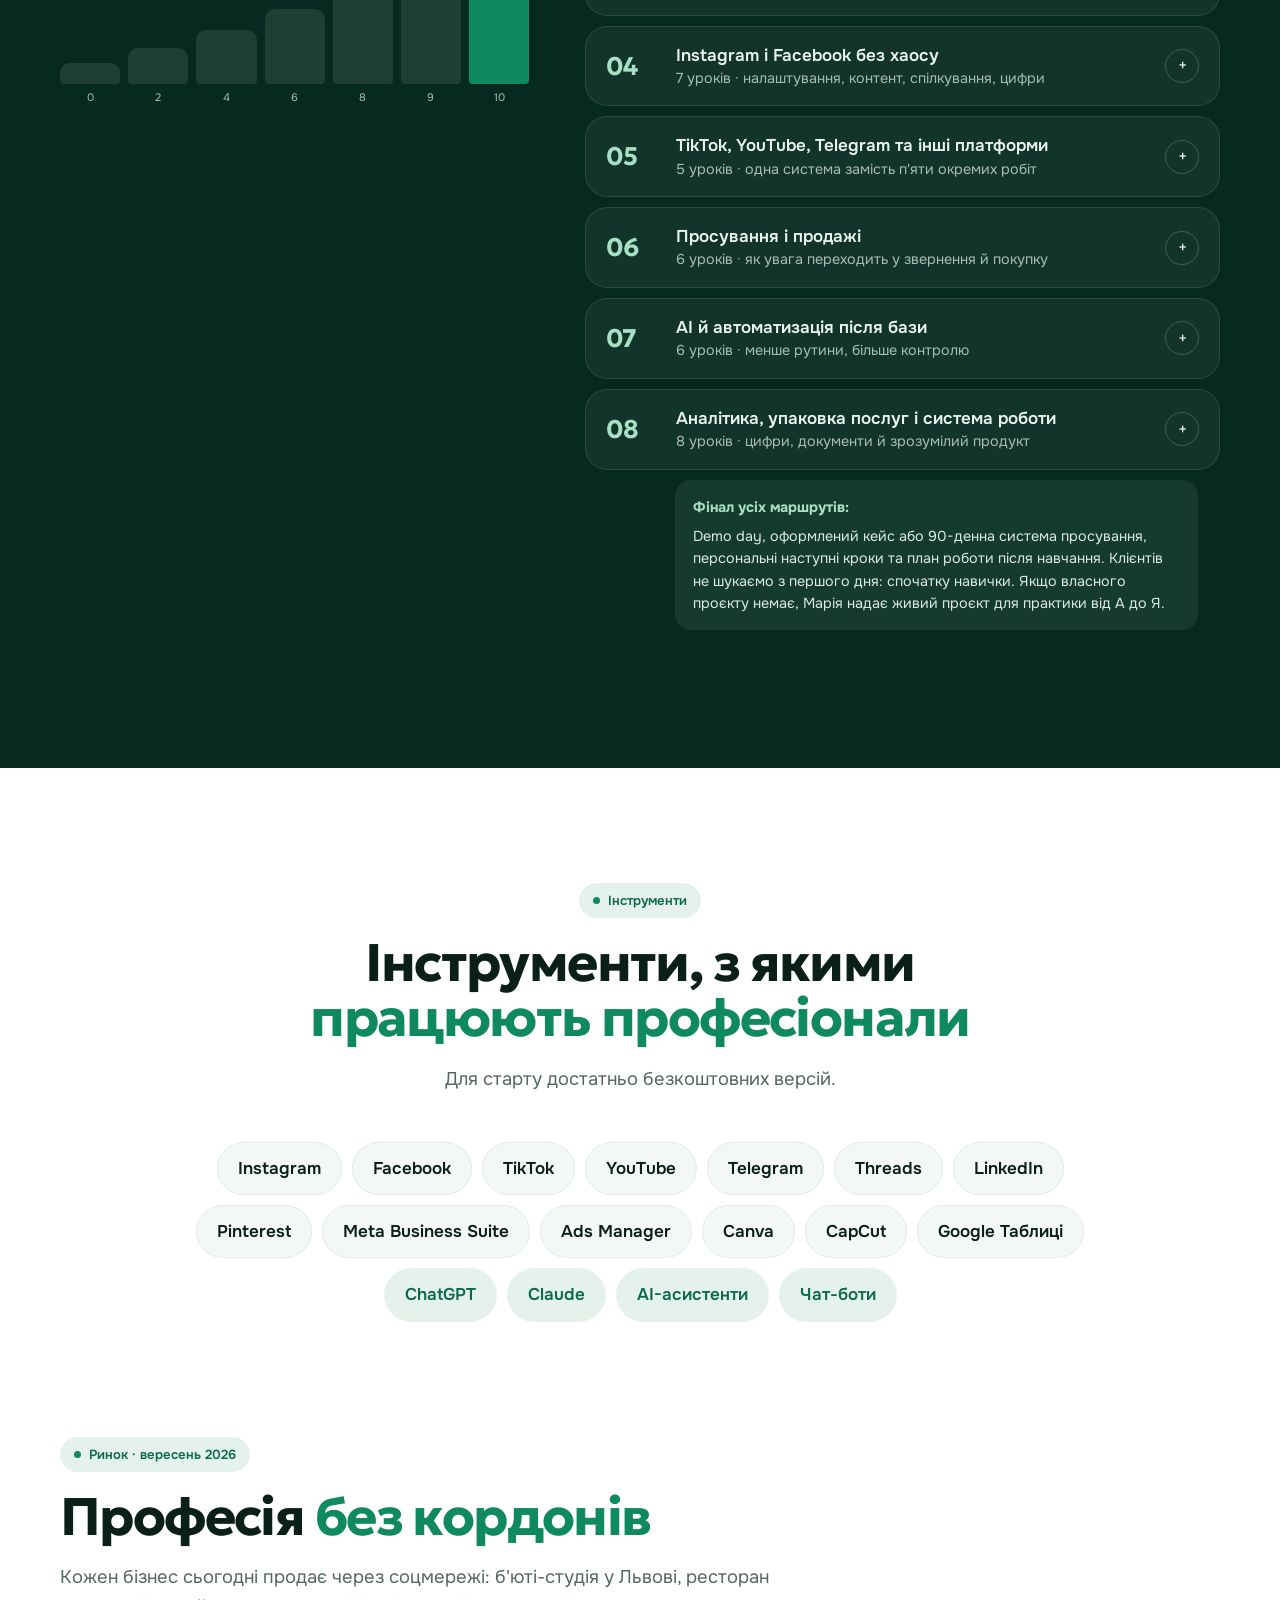
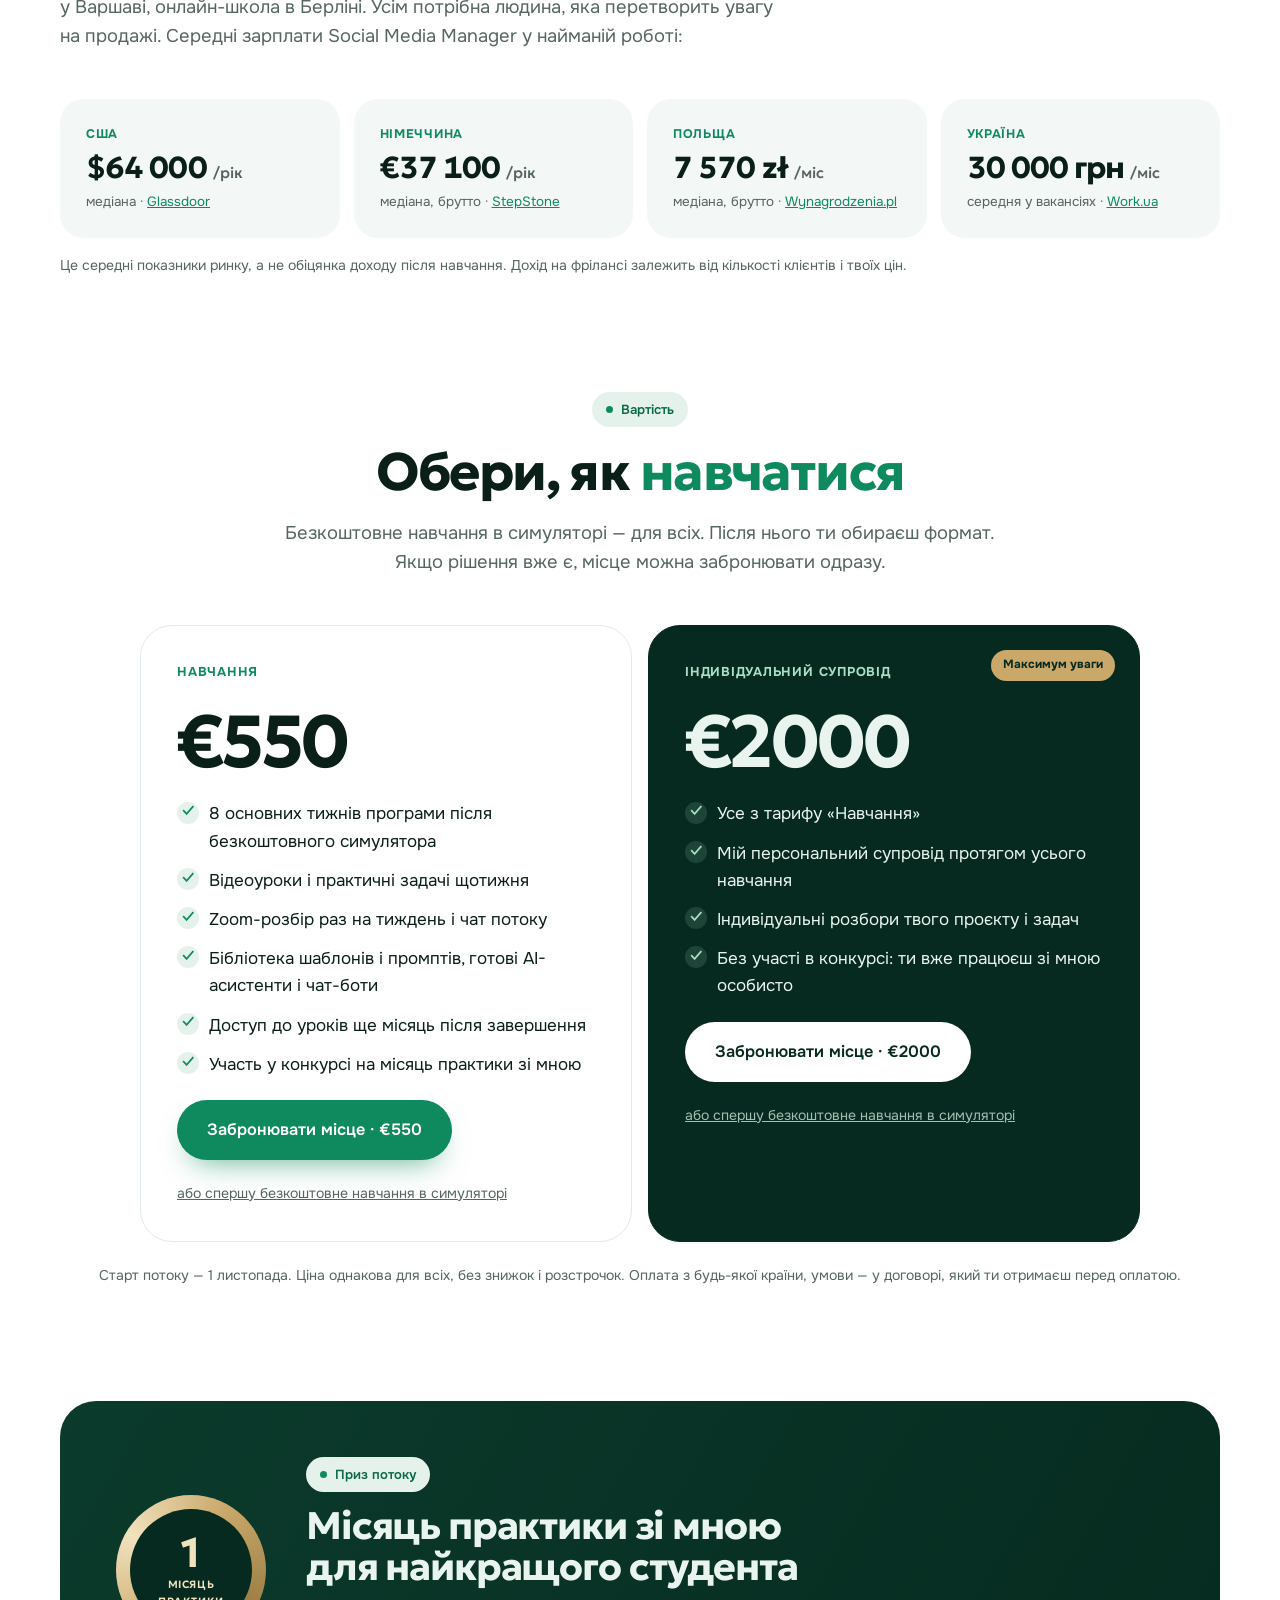
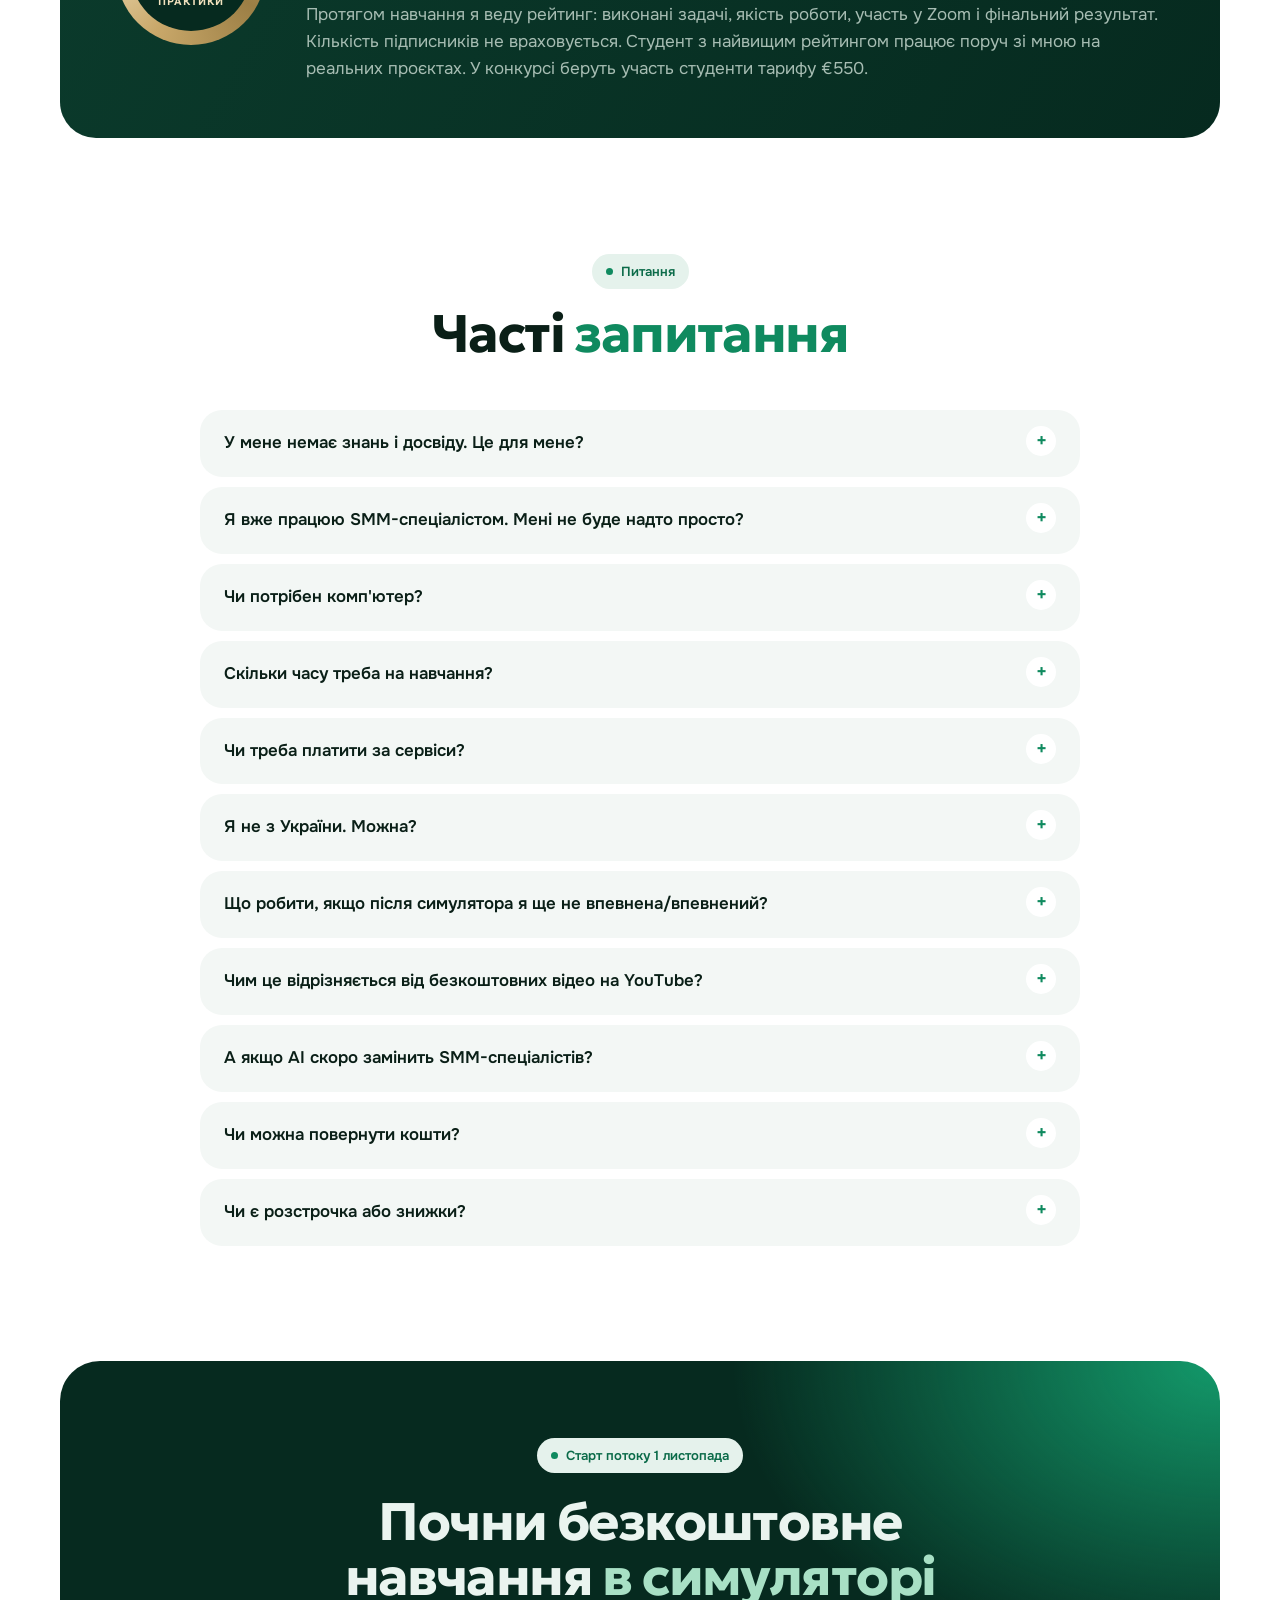
==== commit 8211f75a: "Update canonical site metadata" ====
--- a/public/index.html
+++ b/public/index.html
@@ -7,20 +7,20 @@
 <meta name="application-name" content="МК SMM 1.0">
 <meta name="apple-mobile-web-app-title" content="МК SMM 1.0">
 <meta name="description" content="МК SMM 1.0 — 66 уроків SMM, маркетингу та AI-автоматизації. Почни з безкоштовного п’ятиденного симулятора SMM-проєкту.">
-<link rel="canonical" href="https://smm-ai-mariia-klepach.klepachmari.chatgpt.site/">
+<link rel="canonical" href="https://klepachmari-png.github.io/smm-simulator/">
 <meta property="og:type" content="website">
 <meta property="og:site_name" content="МК SMM 1.0">
 <meta property="og:title" content="МК SMM 1.0 — Марія Клепач">
 <meta property="og:description" content="Соцмережі, які продають: маркетингова база, SMM і AI-автоматизація. Почни з безкоштовного п’ятиденного симулятора.">
-<meta property="og:url" content="https://smm-ai-mariia-klepach.klepachmari.chatgpt.site/">
-<meta property="og:image" content="https://smm-ai-mariia-klepach.klepachmari.chatgpt.site/og-cover.jpg">
+<meta property="og:url" content="https://klepachmari-png.github.io/smm-simulator/">
+<meta property="og:image" content="https://klepachmari-png.github.io/smm-simulator/og-cover.jpg">
 <meta property="og:image:width" content="1200">
 <meta property="og:image:height" content="630">
 <meta property="og:image:alt" content="МК SMM 1.0 — соцмережі, які продають">
 <meta name="twitter:card" content="summary_large_image">
 <meta name="twitter:title" content="МК SMM 1.0 — Марія Клепач">
 <meta name="twitter:description" content="Маркетингова база, SMM і AI-автоматизація плюс безкоштовний п’ятиденний симулятор.">
-<meta name="twitter:image" content="https://smm-ai-mariia-klepach.klepachmari.chatgpt.site/og-cover.jpg">
+<meta name="twitter:image" content="https://klepachmari-png.github.io/smm-simulator/og-cover.jpg">
 <meta name="theme-color" content="#062A1F">
 <link rel="preconnect" href="https://fonts.googleapis.com">
 <link rel="preconnect" href="https://fonts.gstatic.com" crossorigin>
